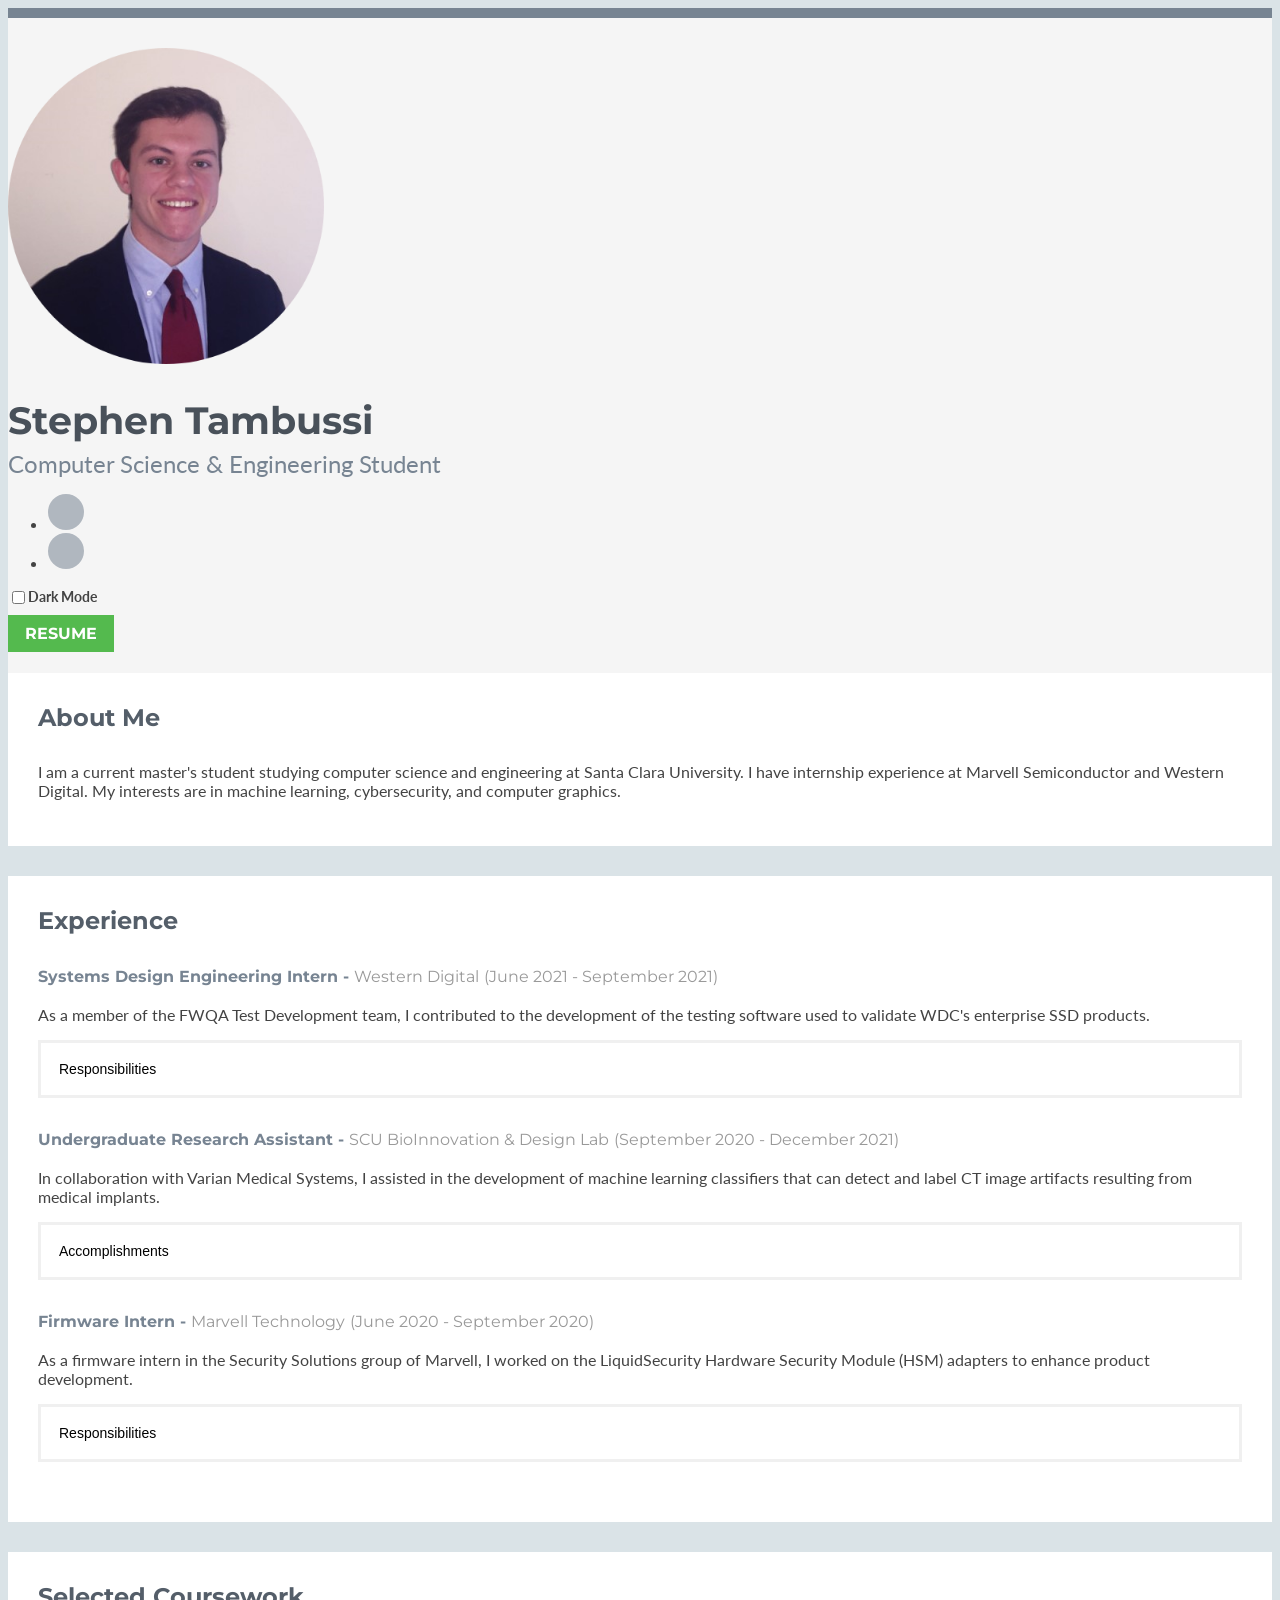
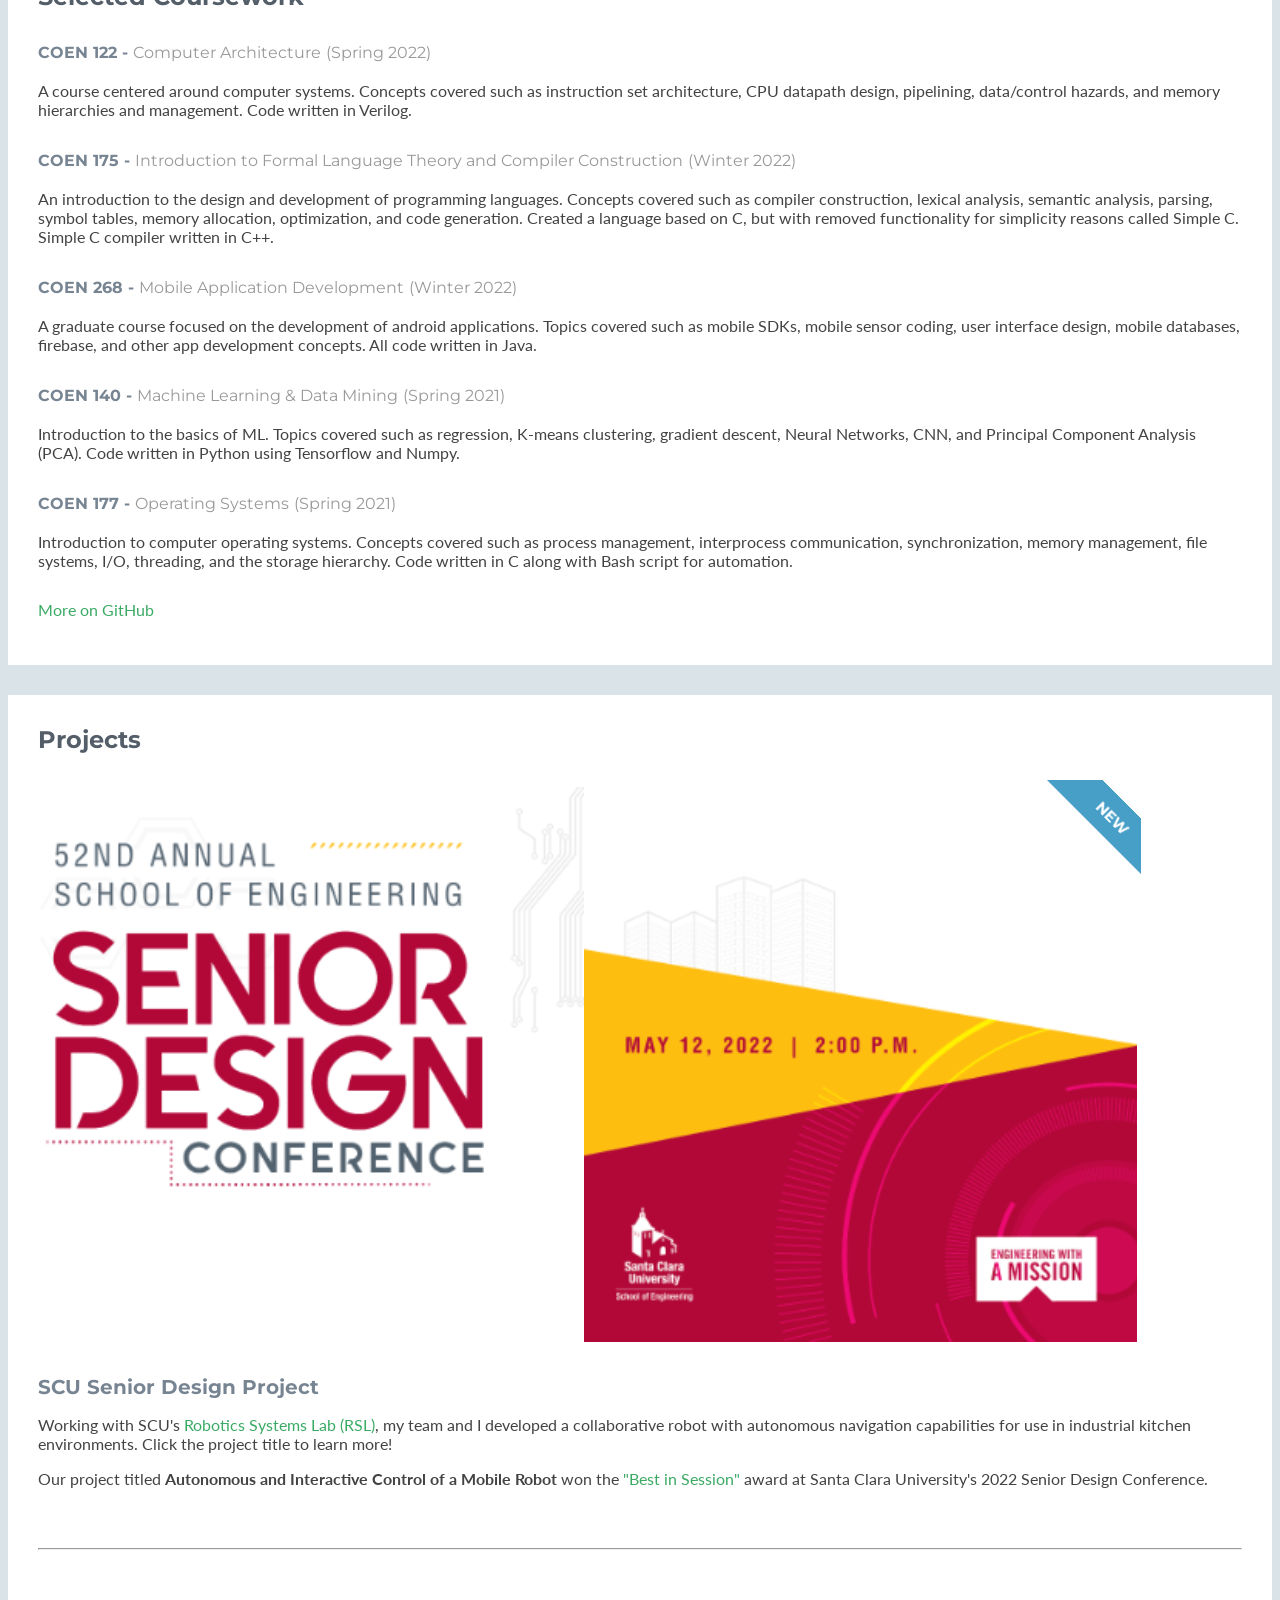
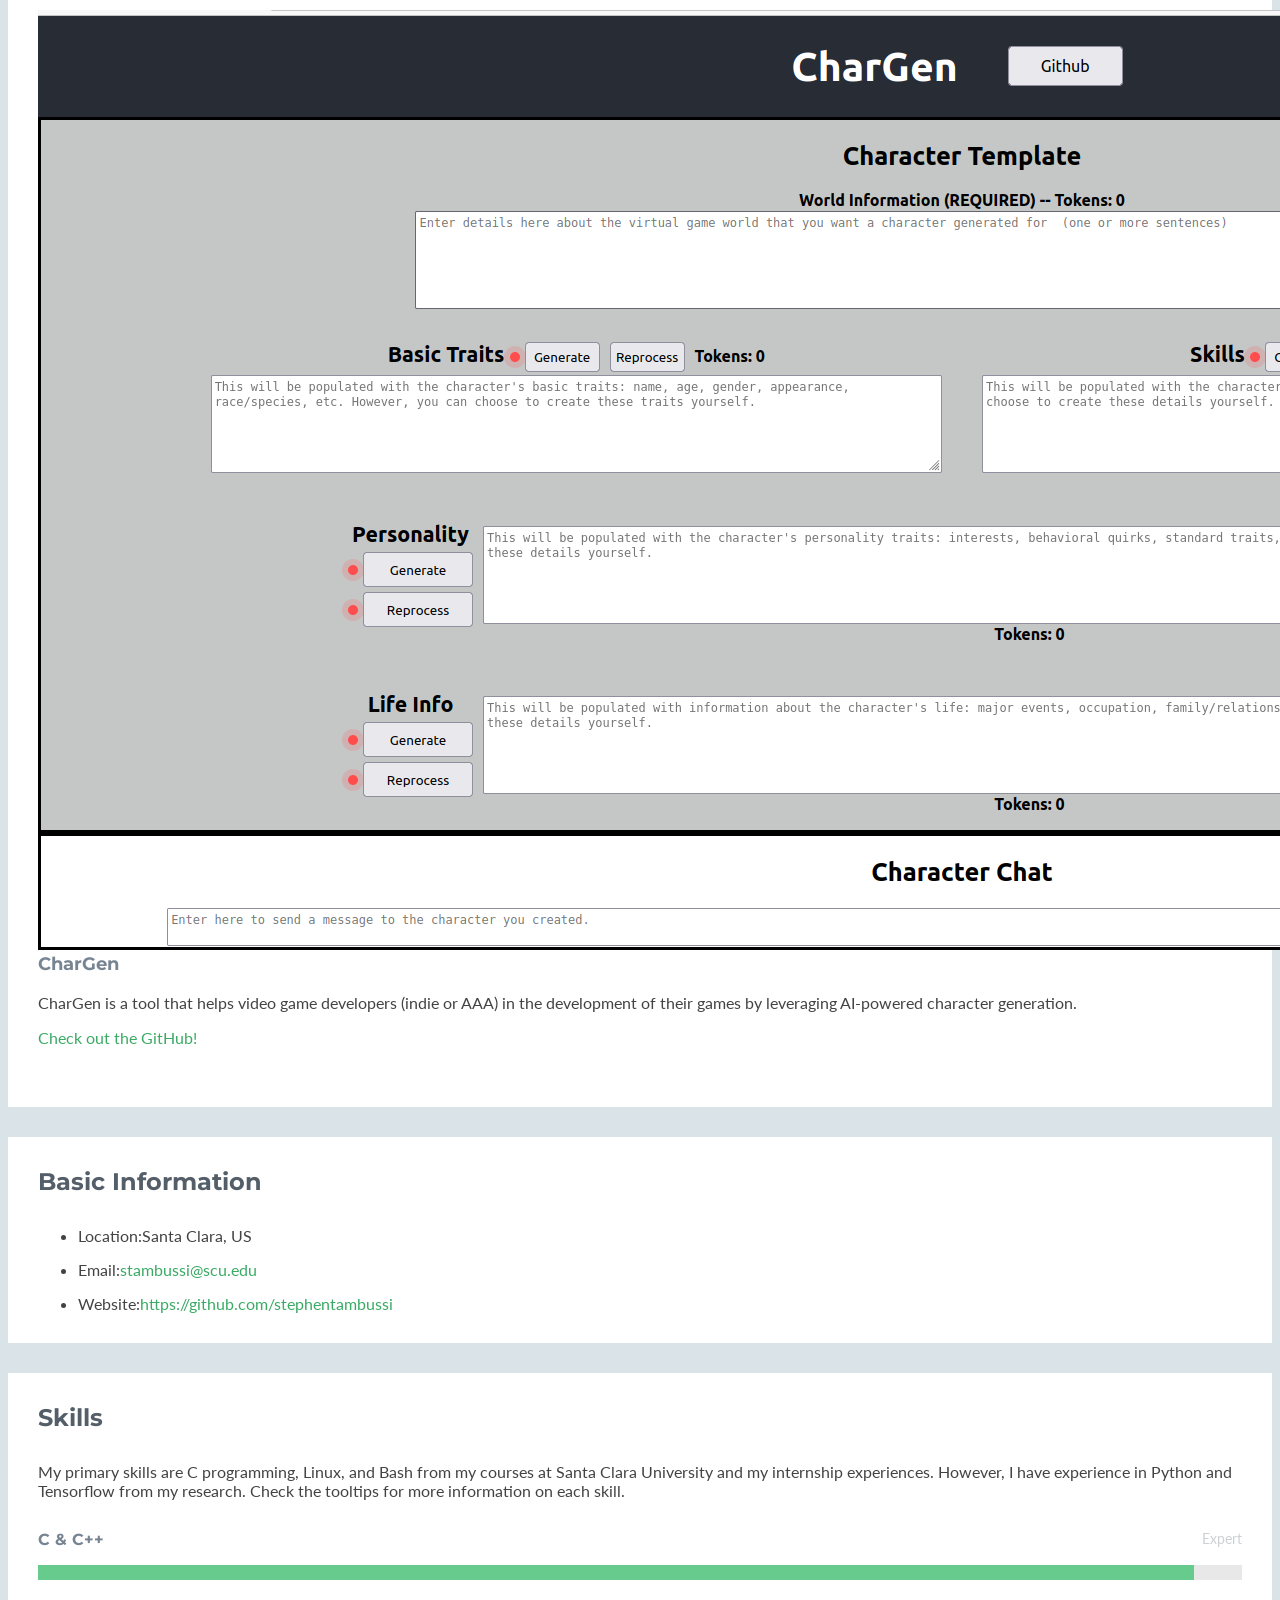
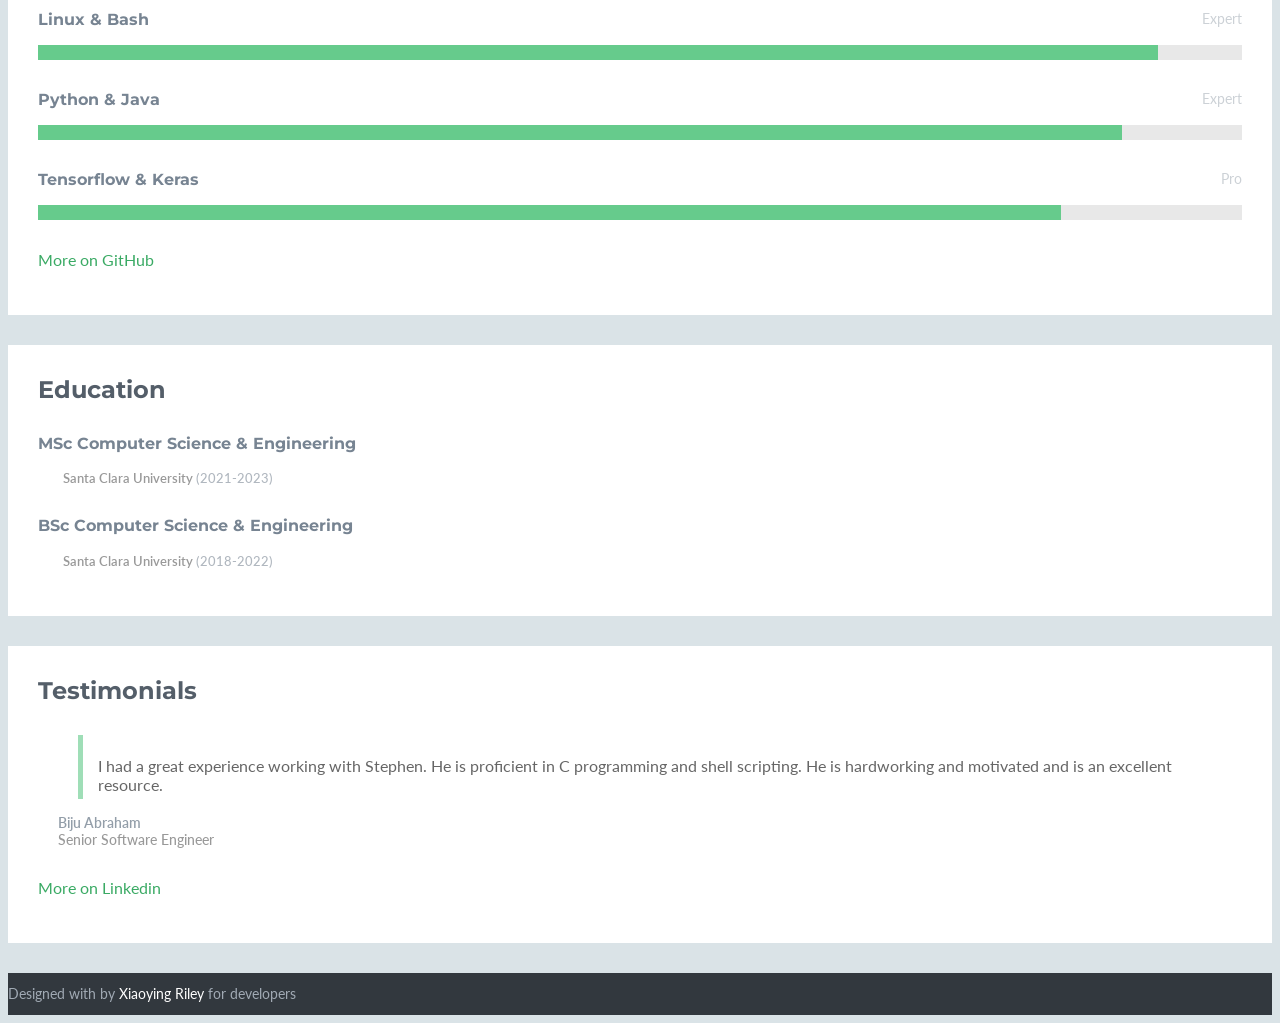
==== index.html @ af4e93f0 "Added new images" ====
<!DOCTYPE html>
<html lang="en">
<head>
    <title>Stephen Tambussi's Website</title>
    <!-- Meta -->
    <meta charset="utf-8">
    <meta http-equiv="X-UA-Compatible" content="IE=edge">
    <meta name="viewport" content="width=device-width, initial-scale=1.0">
    <link rel="shortcut icon" href="computer.ico">  
    
    <link href='https://fonts.googleapis.com/css?family=Lato:300,400,300italic,400italic' rel='stylesheet' type='text/css'>
    <link href='https://fonts.googleapis.com/css?family=Montserrat:400,700' rel='stylesheet' type='text/css'> 
    
    <!-- FontAwesome JS -->
    <script defer src="assets/fontawesome/js/all.js"></script>
    
    <!-- Global CSS -->
    <link rel="stylesheet" href="assets/plugins/bootstrap/css/bootstrap.min.css">  

    <!-- Theme CSS -->  
    <link id="theme-style" rel="stylesheet" href="assets/css/styles.css">
    
</head> 

<body>
    <!-- ******HEADER****** --> 
    <header class="header">
        <div class="container">     
	        <div class="row align-items-center">
			    <div class="col">         
		            <img class="profile-image img-fluid float-start rounded-circle" src="assets/images/profile.png" alt="profile image" />
		            <div class="profile-content">
		                <h1 class="name">Stephen Tambussi</h1>
		                <h2 class="desc">Computer Science & Engineering Student</h2>   
		                <ul class="social list-inline">
		                    <li class="list-inline-item"><a href="https://www.linkedin.com/in/stephen-tambussi-7775a2176/"><i class="fab fa-linkedin-in"></i></a></li>
		                    <li class="list-inline-item"><a href="https://github.com/stephentambussi"><i class="fab fa-github-alt"></i></a></li>                 
		                </ul> 
		            </div><!--//profile-->
			    </div><!--//col-->
	            <div class="col-12 col-md-auto">
		            <div class="dark-mode-switch d-flex">
						<div class="form-check form-switch mx-auto mx-md-0">
							<input type="checkbox" class="form-check-input me-2" id="darkSwitch" />
							<label class="custom-control-label" for="darkSwitch">Dark Mode</label>
						</div>
			        </div><!--//dark-mode-switch-->
	                <a class="btn btn-cta-primary" href="assets/images/Resume.pdf" target="_blank" download><i class="fas fa-file"></i> Resume</a>        
	            </div><!--//col-->
	        </div><!--//row-->         
        </div><!--//container-->
    </header><!--//header-->
    
    <div class="container sections-wrapper py-5">
        <div class="row">
            <div class="primary col-lg-8 col-12">
                <section class="about section">
                    <div class="section-inner shadow-sm rounded">
                        <h2 class="heading">About Me</h2>
                        <div class="content">
                            <p>I am a current master's student studying computer science and engineering at Santa Clara University.
                                I have internship experience at Marvell Semiconductor and Western Digital. My interests are in machine learning, cybersecurity, and computer graphics.
                            </p>
                         
                        </div><!--//content-->
                    </div><!--//section-inner-->                 
                </section><!--//section-->

                <section class="experience section">
                    <div class="section-inner shadow-sm rounded">
                        <h2 class="heading">Experience</h2>
                        <div class="content">
                            <div class="item">
                                <h3 class="title">Systems Design Engineering Intern - <span class="place"><a href="https://www.westerndigital.com/">Western Digital</a></span> <span class="year">(June 2021 - September 2021)</span></h3>
                                <p>As a member of the FWQA Test Development team, I contributed to the development of the testing software used to validate WDC's enterprise SSD products.</p>
                                <button type="button" class="collapsible">Responsibilities</button>
                                <div class="collapsible-content">
                                    <ul>
                                        <li>Implemented new tests, features, and improved adherence to the NVMe specification for testing software.</li>
                                        <li>Resolved multiple bugs/regressions in the testing software that enhanced performance and reliability.</li>
                                        <li>Updated test documentation and plans in accordance with any software changes.</li>
                                    </ul>
                                </div>
                            </div><!--//item-->

                            <div class="item">
                                <h3 class="title">Undergraduate Research Assistant - <span class="place"><a href="https://www.scu.edu/engineering/labs--research/labs/bioinnovation-and-design-lab/">SCU BioInnovation & Design Lab</a></span> <span class="year">(September 2020 - December 2021)</span></h3>
                                <p>In collaboration with Varian Medical Systems, I assisted in the development of machine learning classifiers that can detect and label CT image artifacts resulting from medical implants.</p>
                                <button type="button" class="collapsible">Accomplishments</button>
                                <div class="collapsible-content">
                                    <ul>
                                        <li>Improved classification accuracy of previous machine learning project that identifies contrast agents in brain MRI scans by a substantial margin.</li>
                                        <li>Implemented new methods of evaluation for machine learning models constrained by limited input data.</li>
                                        <li>Converted CNN classifier portion of a dental artifact corruption classifier from Tensorflow to PyTorch. <a href="assets/images/MIDL2021_Unpublished.pdf">Click here to read the research paper.</a></li>
                                    </ul>
                                </div>
                            </div><!--//item-->
                            
                            <div class="item">
                                <h3 class="title">Firmware Intern - <span class="place"><a href="https://www.marvell.com/">Marvell Technology</a></span> <span class="year">(June 2020 - September 2020)</span></h3>
                                <p>As a firmware intern in the Security Solutions group of Marvell, I worked on the LiquidSecurity Hardware Security Module (HSM) adapters to enhance product development.</p>
                                <button type="button" class="collapsible">Responsibilities</button>
                                <div class="collapsible-content">
                                    <ul>
                                        <li>Implemented and validated a new program testing mode for the LiquidSecurity HSM adapters that reduced product development time.</li>
                                        <li>Automated the secure transfer of customer files during the testing phase of the HSM adapters to enable immediate deployment in customer data centers.</li>
                                        <li>Collaborated with senior engineers to debug programs and implement new features of the project.</li>
                                    </ul>
                                </div>
                            </div><!--//item-->
                            
                        </div><!--//content-->  
                    </div><!--//section-inner-->                 
                </section><!--//section-->

                <section class="experience section">
                    <div class="section-inner shadow-sm rounded">
                        <h2 class="heading">Selected Coursework</h2>
                        <div class="content">

                            <div class="item">
                                <h3 class="title">COEN 122 - <span class="place"><a href="https://github.com/stephentambussi/SCU/tree/master/COEN122">Computer Architecture</a></span> <span class="year">(Spring 2022)</span></h3>
                                <p>A course centered around computer systems. Concepts covered such as instruction set architecture, CPU datapath design, pipelining, data/control hazards, and memory hierarchies and management. 
                                    Code written in Verilog.</p>
                            </div><!--//item-->

                            <div class="item">
                                <h3 class="title">COEN 175 - <span class="place"><a href="https://github.com/stephentambussi/SCU/tree/master/COEN175">Introduction to Formal Language Theory and Compiler Construction</a></span> <span class="year">(Winter 2022)</span></h3>
                                <p>An introduction to the design and development of programming languages. Concepts covered such as compiler construction, lexical analysis, semantic analysis, parsing, symbol tables, memory allocation, optimization, and code generation.
                                    Created a language based on C, but with removed functionality for simplicity reasons called Simple C. Simple C compiler written in C++.</p>
                            </div><!--//item-->

                            <div class="item">
                                <h3 class="title">COEN 268 - <span class="place"><a href="https://github.com/stephentambussi/SCU/tree/master/COEN268">Mobile Application Development</a></span> <span class="year">(Winter 2022)</span></h3>
                                <p>A graduate course focused on the development of android applications. Topics covered such as mobile SDKs, mobile sensor coding, user interface design, mobile databases, firebase, and other app development concepts.
                                    All code written in Java. 
                                </p>
                            </div><!--//item-->

                            <div class="item">
                                <h3 class="title">COEN 140 - <span class="place"><a href="https://github.com/stephentambussi/SCU/tree/master/COEN140">Machine Learning & Data Mining</a></span> <span class="year">(Spring 2021)</span></h3>
                                <p>Introduction to the basics of ML. Topics covered such as regression, K-means clustering, gradient descent, Neural Networks, CNN, and Principal Component Analysis (PCA). Code written in Python using Tensorflow and Numpy.</p>
                            </div><!--//item-->

                            <div class="item">
                                <h3 class="title">COEN 177 - <span class="place"><a href="https://github.com/stephentambussi/SCU/tree/master/COEN177">Operating Systems</a></span> <span class="year">(Spring 2021)</span></h3>
                                <p>Introduction to computer operating systems. Concepts covered such as process management, interprocess communication, synchronization, memory management, file systems, I/O, threading, and the storage hierarchy. 
                                    Code written in C along with Bash script for automation.</p>
                            </div><!--//item-->
                            
                            <p><a class="more-link" href="https://github.com/stephentambussi/SCU"><i class="fas fa-external-link-alt"></i>More on GitHub</a></p>
                        </div><!--//content-->  
                    </div><!--//section-inner-->                 
                </section><!--//section-->

                <section class="latest section">
                    <div class="section-inner shadow-sm rounded">
                        <h2 class="heading">Projects</h2>
                        <div class="content">    
                                               
                            <div class="item featured text-center">
                                
                                <div class="featured-image has-ribbon">
                                    <a href="https://www.scu.edu/engineering/undergraduate/senior-design/" target="_blank">
                                    <img class="img-fluid project-image rounded shadow-sm" src="assets/images/projects/SeniorDesign.png" alt="project name" />
                                    </a>
                                    <div class="ribbon">
                                        <div class="text">New</div>
                                    </div>
                                </div>
                                
                                <h3 class="title mb-3"><a href="https://github.com/stephentambussi/RSL_SeniorDesign" target="_blank">SCU Senior Design Project</a></h3>
                                    
                                <div class="desc text-start">                                    
                                    <p>Working with SCU's <a href="https://www.scu.edu/engineering/labs--research/labs/robotic-systems-lab/">Robotics Systems Lab (RSL)</a>, my team and I developed
                                    a collaborative robot with autonomous navigation capabilities for use in industrial kitchen environments. Click the project title to learn more!</p>
                                    <p>Our project titled <b>Autonomous and Interactive Control of a Mobile Robot</b> won the <a href="https://www.scu.edu/engineering/undergraduate/senior-design/2022-senior-design/results/">"Best in Session"</a>
                                    award at Santa Clara University's 2022 Senior Design Conference.</p>
                                </div><!--//desc-->         
                                <!-- <a class="btn btn-cta-secondary" href="#" target="_blank"><i class="fas fa-thumbs-up"></i>Button</a> -->                 
                            </div><!--//item-->
                            <hr class="divider" />

                            <div class="item row">
                                <a class="col-md-4 col-12" href="#" target="_blank">
                                <img class="img-fluid project-image rounded shadow-sm" src="assets/images/projects/CharGen.png" alt="project name" />
                                </a>
                                <div class="desc col-md-8 col-12">
                                    <h3 class="title"><a href="#" target="_blank">CharGen</a></h3>
                                    <p class="mb-2">CharGen is a tool that helps video game developers (indie or AAA) in the development of their games by leveraging AI-powered character generation.</p>
                                    <p><a class="more-link" href="https://github.com/stephentambussi/char-gen" target="_blank"><i class="fas fa-external-link-alt"></i>Check out the GitHub!</a></p>
                                </div>                       
                            </div>

                        </div><!--//content-->  
                    </div><!--//section-inner-->                
                </section><!--//section-->
                
            </div><!--//primary-->
            <div class="secondary col-lg-4 col-12">
                 <aside class="info aside section">
                    <div class="section-inner shadow-sm rounded">
                        <h2 class="heading sr-only">Basic Information</h2>
                        <div class="content">
                            <ul class="list-unstyled">
                                <li><i class="fas fa-map-marker-alt"></i><span class="sr-only">Location:</span>Santa Clara, US</li>
                                <li><i class="fas fa-envelope"></i><span class="sr-only">Email:</span><a href="#">stambussi@scu.edu</a></li>
                                <li><i class="fas fa-link"></i><span class="sr-only">Website:</span><a href="#">https://github.com/stephentambussi</a></li>
                            </ul>
                        </div><!--//content-->  
                    </div><!--//section-inner-->                 
                </aside><!--//aside-->
                
                <aside class="skills aside section">
                    <div class="section-inner shadow-sm rounded">
                        <h2 class="heading">Skills</h2>
                        <div class="content">
                            <p class="intro">My primary skills are C programming, Linux, and Bash from my courses at Santa Clara University and my internship experiences. 
                                However, I have experience in Python and Tensorflow from my research. Check the tooltips for more information on each skill.</p>
                            
                            <div class="skillset">
                               
                                <div class="item">
                                    <h3 class="level-title">C &amp; C++<span class="level-label" data-bs-toggle="tooltip" data-bs-placement="left" title="C & C++ are the primary languages of my courses at SCU. 
                                        I also programmed in C for my internship at Marvell."><i class="fas fa-info-circle"></i>Expert</span></h3>

                                    <div class="level-bar progress">
									    <div class="progress-bar level-bar-inner" role="progressbar" style="width: 96%" aria-valuenow="96"  aria-valuemin="0" aria-valuemax="96"></div>
									</div><!--//level-bar-->                               
                                </div><!--//item-->
                                
                                <div class="item">
                                    <h3 class="level-title">Linux &amp; Bash<span class="level-label" data-bs-toggle="tooltip" data-bs-placement="left" title="Linux systems and Bash script are also used in my classes at SCU. 
                                        At Marvell, I worked on Linux systems and wrote Bash scripts."><i class="fas fa-info-circle"></i>Expert</span></h3>
                                    <div class="level-bar progress">
									    <div class="progress-bar level-bar-inner" role="progressbar" style="width: 93%" aria-valuenow="94"  aria-valuemin="0" aria-valuemax="94"></div>
									</div><!--//level-bar-->                                   
                                </div><!--//item-->
                                
                                <div class="item">
                                    <h3 class="level-title">Python &amp; Java<span class="level-label" data-bs-toggle="tooltip" data-bs-placement="left" title="Python and Java were the first languages I learned. 
                                        I used Python and Java for my internship at Western Digital."><i class="fas fa-info-circle"></i>Expert</span></h3>
                                    <div class="level-bar progress">
									    <div class="progress-bar level-bar-inner" role="progressbar" style="width: 90%" aria-valuenow="93"  aria-valuemin="0" aria-valuemax="96"></div>
									</div><!--//level-bar-->                                  
                                </div><!--//item-->
                                
                                <div class="item">
                                    <h3 class="level-title">Tensorflow &amp; Keras<span class="level-label" data-bs-toggle="tooltip" data-placement="left" title="I used Tensorflow and Keras with Python for my research.
                                        For my machine learning course at SCU, I also used these technologies with Python."><i class="fas fa-info-circle"></i>Pro</span></h3>
                                    <div class="level-bar progress">
									    <div class="progress-bar level-bar-inner" role="progressbar" style="width: 85%" aria-valuenow="86"  aria-valuemin="0" aria-valuemax="96"></div>
									</div><!--//level-bar-->                                  
                                </div><!--//item-->
                                
                                <p><a class="more-link" href="https://github.com/stephentambussi"><i class="fas fa-external-link-alt"></i>More on GitHub</a></p> 
                            </div>              
                        </div><!--//content-->  
                    </div><!--//section-inner-->                 
                </aside><!--//section-->

                <aside class="education aside section">
                    <div class="section-inner shadow-sm rounded">
                        <h2 class="heading">Education</h2>
                        <div class="content">
                            <div class="item">                      
                                <h3 class="title"><i class="fas fa-graduation-cap"></i> MSc Computer Science & Engineering</h3>
                                <h4 class="university">Santa Clara University <span class="year">(2021-2023)</span></h4>
                            </div><!--//item-->
                            <div class="item">
                                <h3 class="title"><i class="fas fa-graduation-cap"></i> BSc Computer Science & Engineering</h3>
                                <h4 class="university">Santa Clara University <span class="year">(2018-2022)</span></h4>
                            </div><!--//item-->
                        </div><!--//content-->
                    </div><!--//section-inner-->
                </aside><!--//section-->
                
                <aside class="testimonials aside section">
                    <div class="section-inner shadow-sm rounded">
                        <h2 class="heading">Testimonials</h2>
                        <div class="content">
                            <div class="item">
                                <blockquote class="quote">                                  
                                    <p><i class="fas fa-quote-left"></i>I had a great experience working with Stephen. He is proficient in C programming and shell scripting. He is hardworking and motivated
                                    and is an excellent resource.</p>
                                </blockquote>                
                                <p class="source"><span class="name">Biju Abraham</span><br /><span class="title">Senior Software Engineer</span></p>                                                             
                            </div><!--//item-->
                            
                            <p><a class="more-link" href="https://www.linkedin.com/in/stephen-tambussi-7775a2176/"><i class="fas fa-external-link-alt"></i>More on Linkedin</a></p> 
                            
                        </div><!--//content-->
                    </div><!--//section-inner-->
                </aside><!--//section-->
              
            </div><!--//secondary-->    
        </div><!--//row-->
    </div><!--//masonry-->
    
    <!-- ******FOOTER****** --> 
    <footer class="footer">
        <div class="container text-center">
                <small class="copyright">Designed with <i class="fas fa-heart"></i> by <a href="https://themes.3rdwavemedia.com" target="_blank">Xiaoying Riley</a> for developers</small>
        </div><!--//container-->
    </footer><!--//footer-->
 
    <!-- Javascript -->          
    <script type="text/javascript" src="assets/plugins/popper.min.js"></script> 
    <script type="text/javascript" src="assets/plugins/bootstrap/js/bootstrap.min.js"></script>    
    <script type="text/javascript" src="assets/plugins/vanilla-rss/dist/rss.global.min.js"></script> 
    <script type="text/javascript" src="assets/plugins/dark-mode-switch/dark-mode-switch.min.js"></script> 
    <!-- custom js -->
    <script type="text/javascript" src="assets/js/main.js"></script>            
</body>
</html>
---- assets/css/styles.css ----
/*!   
 * Template Name: Developer - Portfolio Landing Page Bootstrap 5 Template for Developers
 * Version: Bootstrap 5 v1.0
 * Author: Xiaoying Riley
 * Twitter: @3rdwave_themes
 * Copyright: 3rd Wave Media Ltd.
 * Website: https://themes.3rdwavemedia.com/
*/
body {
  font-family: 'Lato', arial, sans-serif;
  color: #434343;
  background: #DAE3E7;
  font-size: 16px;
  -webkit-font-smoothing: antialiased;
  -moz-osx-font-smoothing: grayscale;
}

h1, h2, h3, h4, h5, h6 {
  font-family: 'Montserrat', sans-serif;
  font-weight: 700;
  color: #778492;
}

a {
  color: #3AAA64;
  -webkit-transition: all 0.4s ease-in-out;
  -moz-transition: all 0.4s ease-in-out;
  -ms-transition: all 0.4s ease-in-out;
  -o-transition: all 0.4s ease-in-out;
  text-decoration: none;
}

a:hover {
  text-decoration: underline;
  color: #2d844e;
}

a:focus {
  text-decoration: none;
}

.btn, a.btn {
  -webkit-transition: all 0.4s ease-in-out;
  -moz-transition: all 0.4s ease-in-out;
  -ms-transition: all 0.4s ease-in-out;
  -o-transition: all 0.4s ease-in-out;
  font-family: 'Montserrat', arial, sans-serif;
  padding: 8px 16px;
  font-weight: bold;
}

.btn .svg-inline--fa, a.btn .svg-inline--fa {
  margin-right: 5px;
  position: relative;
  top: -2px;
}

.btn:hover, a.btn:hover {
  text-decoration: none;
}

.btn:focus, a.btn:focus {
  color: #fff;
  box-shadow: none;
}

a.btn-cta-primary, .btn-cta-primary {
  background: #54ba4e;
  border: 1px solid #54ba4e;
  color: #fff;
  font-weight: 600;
  text-transform: uppercase;
}

a.btn-cta-primary:hover, .btn-cta-primary:hover {
  background: #49ac43;
  border: 1px solid #49ac43;
  color: #fff;
}

a.btn-cta-secondary, .btn-cta-secondary {
  background: #479FC8;
  border: 1px solid #479FC8;
  color: #fff;
  font-weight: 600;
  text-transform: uppercase;
}

a.btn-cta-secondary:hover, a.btn-cta-secondary:not(:disabled):not(.disabled):active:focus, .btn-cta-secondary:hover, .btn-cta-secondary:not(:disabled):not(.disabled):active:focus {
  background: #3893bd;
  border: 1px solid #3893bd;
  color: #fff;
  box-shadow: none;
}

.text-highlight {
  color: #32383e;
}

.badge-theme {
  background: #3AAA64;
  font-size: 12px;
  color: #fff;
  border-radius: 2px;
  -moz-background-clip: padding;
  -webkit-background-clip: padding-box;
  background-clip: padding-box;
}

a.dotted-link {
  border-bottom: 1px dotted #778492;
  color: #778492;
}

a.dotted-link:hover {
  text-decoration: none;
  color: #49515a;
}

/* ======= Header ======= */
.header {
  padding: 30px 0;
  background: #f5f5f5;
  border-top: 10px solid #778492;
}

.header .btn {
  font-weight: bold;
}

.header .profile-image {
  margin-right: 30px;
  max-width: 25%;
  height: auto; 
}

.header .profile-content .name {
  color: #49515a;
  font-size: 38px;
  margin-bottom: 5px;
  margin-top: 30px;
}

.header .profile-content .desc {
  color: #778492;
  font-family: "Lato", arial, sans-serif;
  font-weight: 400;
  font-size: 24px;
  margin-top: 0;
  margin-bottom: 15px;
}

.header .profile-content .social a {
  background: #b0b7bf;
  width: 36px;
  height: 36px;
  display: inline-block;
  border-radius: 50%;
  -moz-background-clip: padding;
  -webkit-background-clip: padding-box;
  background-clip: padding-box;
  color: #fff;
  text-align: center;
}

.header .profile-content .social a:hover {
  background: #778492;
}

.header .profile-content .social a .svg-inline--fa {
  font-size: 20px;
  margin-top: 8px;
}

/* ======= Sections======= */
.section {
  margin-bottom: 30px;
}

.section .section-inner {
  background: #fff;
  padding: 30px;
}

.section .heading {
  margin-top: 0;
  margin-bottom: 30px;
  color: #545e69;
  font-size: 24px;
}

.section .content .more-link .svg-inline--fa {
  margin-right: 5px;
  font-size: 14px;
  position: relative;
  top: -2px;
}

/* About Section */
/* Latest Section */
.latest .item {
  margin-bottom: 30px;
}

.latest .item .title {
  font-size: 18px;
  margin-top: 0;
}

.latest .item .title .label {
  margin-left: 5px;
  font-size: 12px;
}

.latest .item .title a {
  color: #778492;
}

.latest .item .title a:hover {
  color: #5f6b77;
}

.latest .item .project-image:hover {
  -webkit-opacity: 0.8;
  -moz-opacity: 0.8;
  opacity: 0.8;
}

.latest .divider {
  margin-bottom: 60px;
}

.latest .featured {
  margin-bottom: 60px;
}

.latest .featured .title {
  font-size: 20px;
  margin-bottom: 5px;
  font-size: 20px;
}

.latest .featured .summary {
  margin-bottom: 30px;
  color: #778492;
}

.latest .featured img {
  margin-bottom: 30px;
}

.latest .featured .desc {
  margin-bottom: 30px;
}

.latest .has-ribbon {
  position: relative;
  display: inline-block;
}

.latest .has-ribbon .text {
  background: #3AAA64;
  color: #fff;
}

.latest .has-ribbon .ribbon {
  position: absolute;
  top: -4px;
  right: -4px;
  width: 110px;
  height: 110px;
  overflow: hidden;
}

.latest .has-ribbon .ribbon .text {
  font-family: 'Montserrat', sans-serif;
  position: relative;
  left: -8px;
  top: 18px;
  width: 158px;
  padding: 10px 10px;
  font-size: 15px;
  font-weight: bold;
  text-align: center;
  text-transform: uppercase;
  color: #fff;
  background-color: #479FC8;
  -webkit-transform: rotate(45deg) translate3d(0, 0, 0);
  -moz-transform: rotate(45deg) translate3d(0, 0, 0);
  -ms-transform: rotate(45deg) translate3d(0, 0, 0);
  -o-transform: rotate(45deg) translate3d(0, 0, 0);
}

.latest .has-ribbon .ribbon .text:before, .latest .has-ribbon .ribbon .text:after {
  content: '';
  position: absolute;
  bottom: -5px;
  border-top: 5px solid #276582;
  border-left: 5px solid transparent;
  border-right: 5px solid transparent;
}

.latest .has-ribbon .ribbon .text:before {
  left: 0;
}

.latest .has-ribbon .ribbon .text:after {
  right: 0;
}

/* Projects Section */
.projects .item {
  margin-bottom: 30px;
}

.projects .item .title {
  font-size: 16px;
  margin-top: 0;
  margin-bottom: 5px;
  line-height: 1.5;
}

.projects .item .title a {
  color: #778492;
}

.projects .item .title a:hover {
  color: #5f6b77;
}

/* Work Section */
.experience .item {
  margin-bottom: 30px;
}

.experience .item .title {
  font-size: 16px;
  margin-top: 0;
  margin-bottom: 5px;
  line-height: 1.5;
}

.experience .item .title .place {
  color: #999;
  font-weight: normal;
}

.experience .item .title .place a {
  color: #999;
}

.experience .item .title .place a:hover {
  color: #666666;
}

.experience .item .title .year {
  color: #999;
  font-weight: normal;
}

.collapsible { 
  background-color: rgb(255, 255, 255);
  cursor: pointer;
  padding: 18px;
  width: 100%;
  border: solid;
  border-color: rgb(240, 240, 240);
  text-align: left;
  outline: none;
  font-size: 14px;
}

.active, .collapsible:hover {
  background-color: rgb(240, 240, 240);
}

.collapsible-content {
  padding: 0 18px;
  display: none;
  overflow: hidden;
  background-color: #f1f1f1;
}

/* Git section */
.github-graph {
  margin-bottom: 30px;
}

.github-graph .js-calendar-graph-svg {
  max-width: 100%;
}

.github-graph h2 {
  font-size: 18px;
}

.ghfeed {
  height: 500px;
}

.ghfeed,
.ghfeed *,
.ghfeed *:before,
.ghfeed *:after {
  box-sizing: content-box;
}

/* Info Section */
.info .svg-inline--fa {
  margin-right: 15px;
  color: #ccd1d6;
}

.info .svg-inline--fa.fa-envelope-o {
  font-size: 14px;
}

.info ul {
  margin-bottom: 0;
}

.info li {
  margin-bottom: 15px;
}

.info li:last-child {
  margin-bottom: 0;
}

/* Skills Section */
.skills .intro {
  margin-bottom: 30px;
}

.skills .skillset .item {
  margin-bottom: 30px;
}

.skills .skillset .level-title {
  font-size: 16px;
  position: relative;
  margin-top: 0;
  margin-bottom: 10;
}

.skills .skillset .level-title .level-label {
  color: #ccd1d6;
  font-size: 14px;
  font-weight: 400;
  font-family: "Lato", arial, sans-serif;
  position: absolute;
  right: 0;
  top: 0;
}

.skills .skillset .level-bar {
  height: 15px;
  background: #e8e8e8;
}

.skills .skillset .level-bar-inner {
  height: 15px;
  background: #66cb8c;
}

.skills .svg-inline--fa {
  margin-right: 3px;
  position: relative;
  top: 0;
}

/* Testimonials section */
.testimonials .item {
  margin-bottom: 30px;
}

.testimonials .item:last-child {
  margin-bottom: 0;
}

.testimonials .item .quote {
  color: #666;
  font-size: 16px;
  border-left: 5px solid #9fdeb7;
  padding: 5px 15px;
  margin-bottom: 15px;
}

.testimonials .item .quote p {
  margin-bottom: 0;
}

.testimonials .item .quote .svg-inline--fa {
  color: #79d19a;
  margin-right: 15px;
}

.testimonials .item .source {
  font-size: 14px;
  padding-left: 20px;
  font-weight: 500;
}

.testimonials .item .source .name {
  color: #939ea9;
  font-weight: 600;
}

.testimonials .item .source .title {
  color: #999;
}

/* Education section */
.education .item {
  margin-bottom: 30px;
}

.education .item:last-child {
  margin-bottom: 0;
}

.education .item .title {
  font-size: 16px;
  margin-top: 0;
}

.education .item .university {
  font-family: "Lato", arial, sans-serif;
  font-size: 13px;
  color: #999;
  font-weight: 600;
  padding-left: 25px;
}

.education .item .university .year {
  color: #b0b7bf;
  font-weight: 500;
}

/* Language Section */
.languages .item {
  margin-bottom: 15px;
}

.languages .item .title {
  color: #778492;
}

.languages .item .level {
  color: #999;
}

.languages .item:last-child {
  margin-bottom: 0;
}

.languages .item .svg-inline--fa {
  color: #79d19a;
}

/* Blog Section */
.blog .item {
  margin-bottom: 30px;
}

.blog .item .title {
  font-size: 18px;
  line-height: 1.3;
}

.blog .item .title a {
  color: #778492;
}

.blog .item .title a:hover {
  color: #5f6b77;
}

.blog .item p {
  margin-bottom: 5px;
}

.blog .item:last-child {
  margin-bottom: 0;
}

/* List section */
.list ul li {
  margin-bottom: 10px;
}

.list ul li .svg-inline--fa {
  margin-right: 5px;
}

.list ul li a {
  color: #778492;
}

.list ul li a:hover {
  color: #49515a;
}

/* Credits */
.credits ul li {
  margin-bottom: 10px;
}

.credits ul li .svg-inline--fa {
  margin-right: 5px;
  position: relative;
  top: -2px;
}

.credits ul li a {
  color: #778492;
}

.credits ul li a .svg-inline--fa {
  color: #b0b7bf;
}

.credits ul li a:hover {
  color: #49515a;
}

.credits .btn {
  margin-bottom: 15px;
}

.aside .subheading {
  font-size: 18px;
  color: #545e69;
}

/* ======= Footer ======= */
.footer {
  background: #32383e;
  color: #fff;
  padding: 10px 0;
}

.footer .copyright {
  line-height: 1.6;
  color: #a1aab4;
  font-size: 14px;
}

.footer a {
  color: #fff;
}

.footer .fa-heart {
  color: #fb866a;
}

.dark-mode-switch {
  margin-bottom: 1rem;
}

.dark-mode-switch .form-switch {
  display: -webkit-flex;
  display: flex;
}

.dark-mode-switch label {
  font-size: 0.875rem;
  font-weight: bold;
}

.dark-mode-switch .form-switch .form-check-input {
  border-radius: 1em;
  border-color: #DAE3E7;
}

.dark-mode-switch .form-check-input:checked {
  background-color: #54ba4e;
  border-color: #54ba4e;
}

.dark-mode-switch .form-check-input:focus {
  box-shadow: none;
  border-color: #DAE3E7;
}

body[data-theme="dark"] {
  background: #17191c;
  /* Github Activity Dark Mode */
  /* Github activity */
}

body[data-theme="dark"] a:hover {
  color: #53c47d;
}

body[data-theme="dark"] a.btn:hover {
  color: #fff;
}

body[data-theme="dark"] .dark-mode-switch .form-check-input:focus {
  border-color: #54ba4e;
}

body[data-theme="dark"] .header {
  background: #1e2124;
  color: rgba(255, 255, 255, 0.9);
  border-top-color: #1e2124;
}

body[data-theme="dark"] .header .profile-content .name {
  color: rgba(255, 255, 255, 0.9);
}

body[data-theme="dark"] .header .profile-content .desc {
  color: rgba(255, 255, 255, 0.7);
}

body[data-theme="dark"] .header .profile-content .social a {
  background: #2e3238;
  color: rgba(230, 230, 230, 0.7);
}

body[data-theme="dark"] .header .profile-content .social a:hover {
  color: rgba(255, 255, 255, 0.9);
}

body[data-theme="dark"] .section .section-inner {
  background: #1e2124;
  color: rgba(255, 255, 255, 0.7);
}

body[data-theme="dark"] .section .heading {
  color: rgba(255, 255, 255, 0.9);
}

body[data-theme="dark"] .experience .item .title {
  color: rgba(255, 255, 255, 0.9);
}

body[data-theme="dark"] .testimonials .item .quote {
  color: rgba(255, 255, 255, 0.9);
}

body[data-theme="dark"] .latest .item .title a, body[data-theme="dark"] .projects .item .title a, body[data-theme="dark"] .blog .item .title a {
  color: rgba(255, 255, 255, 0.9);
}

body[data-theme="dark"] .latest .item .title a:hover, body[data-theme="dark"] .projects .item .title a:hover, body[data-theme="dark"] .blog .item .title a:hover {
  color: #fff;
}

body[data-theme="dark"] .testimonials .item .source .name {
  color: rgba(255, 255, 255, 0.9);
}

body[data-theme="dark"] .education .item .title {
  color: rgba(255, 255, 255, 0.9);
}

body[data-theme="dark"] .languages .item .title {
  color: rgba(255, 255, 255, 0.9);
}

body[data-theme="dark"] .list ul li a, body[data-theme="dark"] .credits ul li a {
  color: inherit;
}

body[data-theme="dark"] .experience .item .title .place a {
  color: rgba(255, 255, 255, 0.7);
}

body[data-theme="dark"] .experience .item .title .place a:hover {
  color: rgba(255, 255, 255, 0.9);
}

body[data-theme="dark"] .aside .subheading {
  color: rgba(255, 255, 255, 0.9);
}

body[data-theme="dark"] .gha-header, body[data-theme="dark"] .gha-footer, body[data-theme="dark"] .gha-feed {
  background: #17191c;
  border-color: rgba(255, 255, 255, 0.1);
  color: #3AAA64;
}

body[data-theme="dark"] .gha-feed a {
  color: #3AAA64;
}

body[data-theme="dark"] .gha-header > .gha-github-icon,
body[data-theme="dark"] .gha-header > .gha-user-info > a,
body[data-theme="dark"] .gha-header > .gha-user-info > p > a {
  color: rgba(255, 255, 255, 0.9);
}

body[data-theme="dark"] .gha-activity {
  border-color: #333;
}

body[data-theme="dark"] .gha-gravatar img {
  border: 3px solid #333;
  box-shadow: 0 0 0 #ccc;
}

body[data-theme="dark"] .gha-message-merge {
  background: #2e3238;
}

body[data-theme="dark"] .gha-feed small {
  color: rgba(255, 255, 255, 0.7);
}

body[data-theme="dark"] .github-graph {
  background: #17191c;
}

body[data-theme="dark"] .contrib-number {
  color: rgba(255, 255, 255, 0.9);
}

body[data-theme="dark"] .border, body[data-theme="dark"] .contrib-column {
  border: 1px solid rgba(255, 255, 255, 0.1) !important;
}

body[data-theme="dark"] .text-muted {
  color: rgba(255, 255, 255, 0.6);
}

@media (max-width: 767.98px) {
  .header {
    text-align: center;
  }
  .header .profile-image {
    float: none !important;
    margin: 0 auto;
  }
  .header .profile-content {
    float: none !important;
    text-align: center;
  }
  .header .btn {
    margin-top: 30px;
    float: none !important;
  }
  .project-image {
    margin-bottom: 15px;
  }
}

@media (min-width: 1400px) {
  .container {
    width: 1360px;
    max-width: inherit;
  }
}
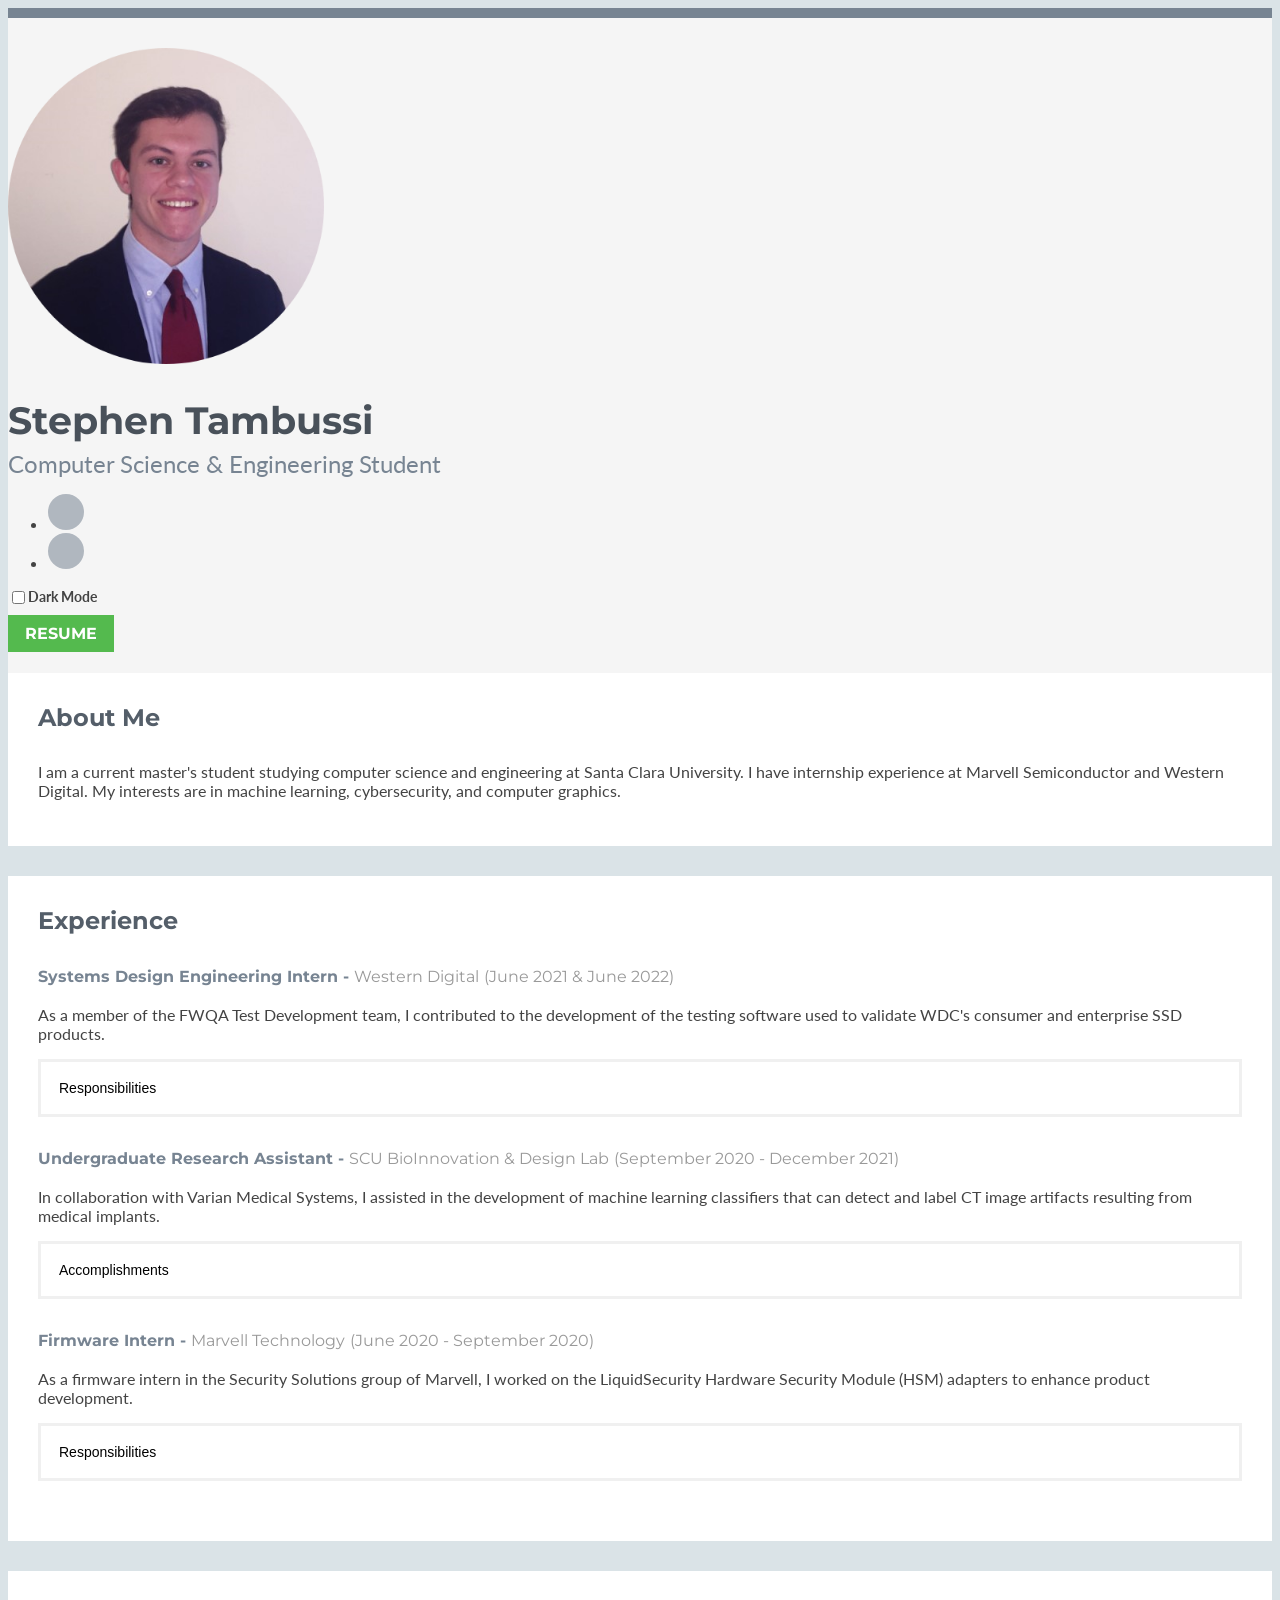
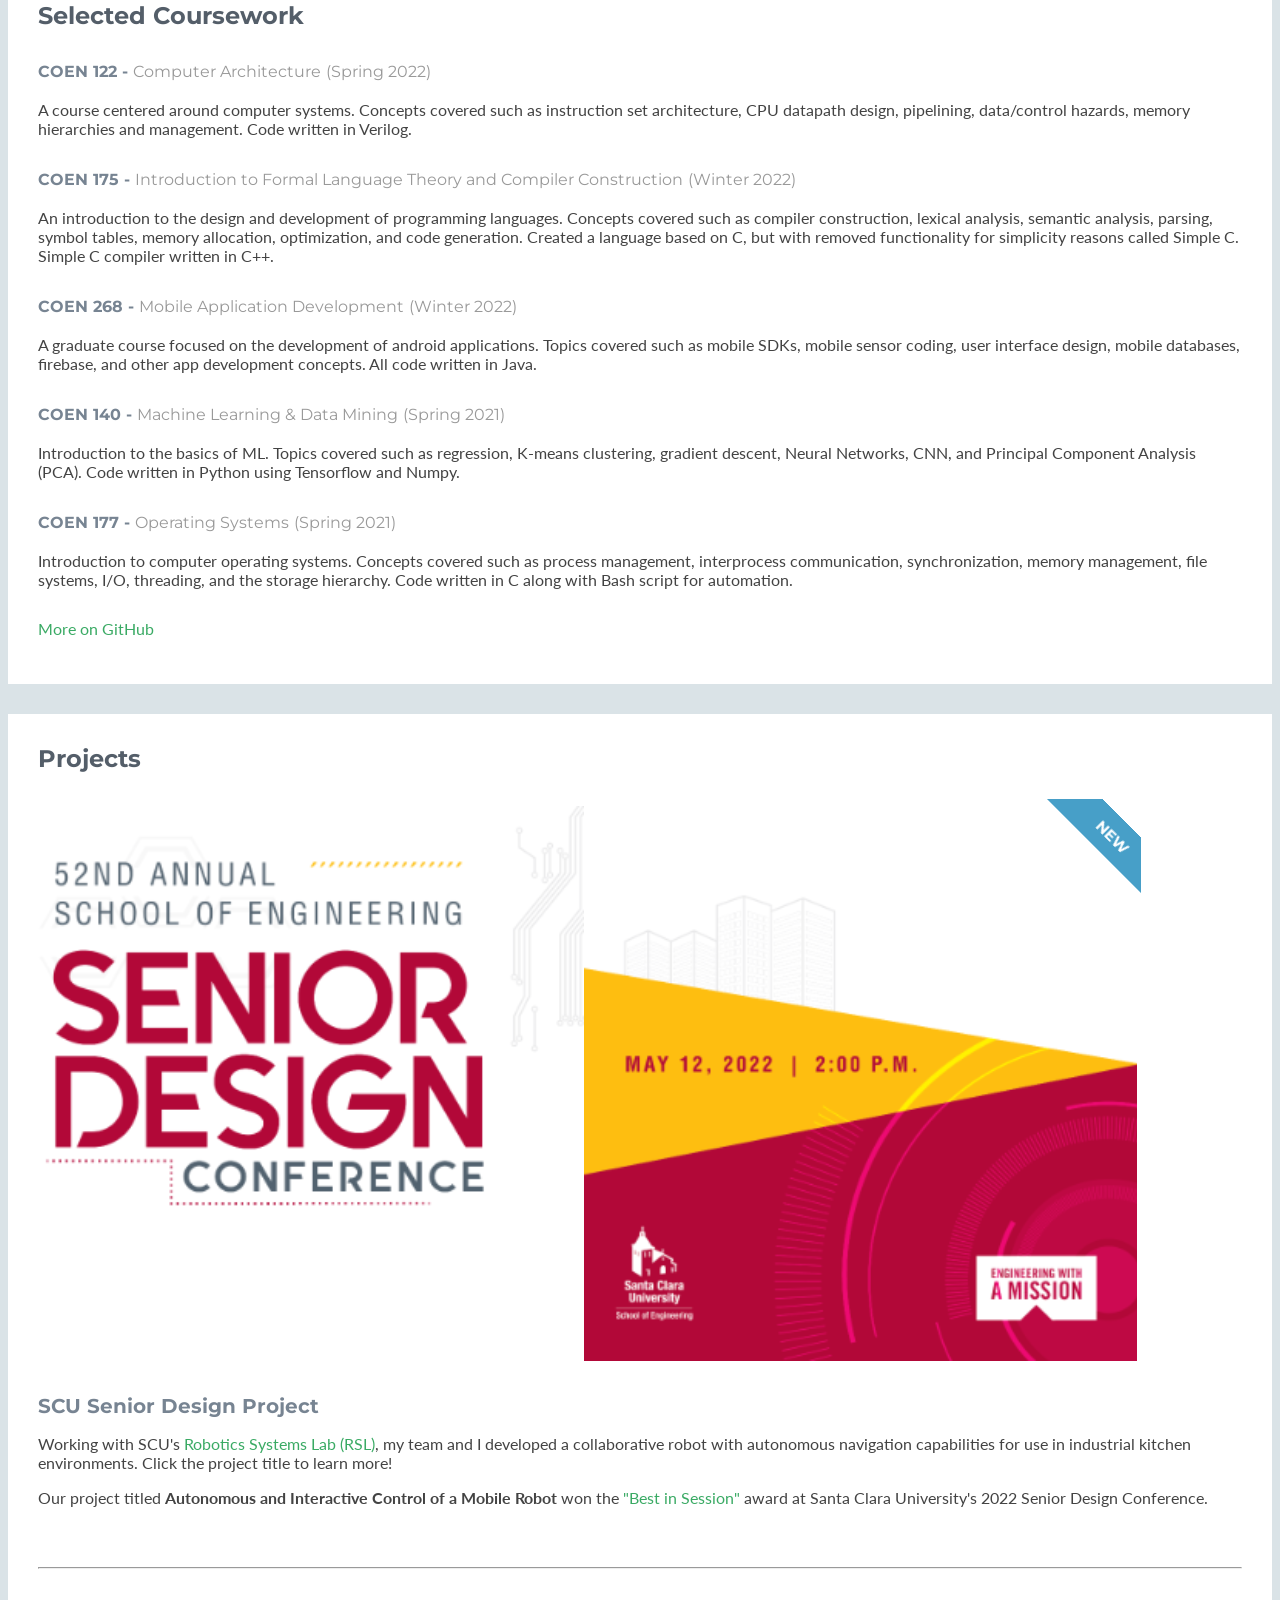
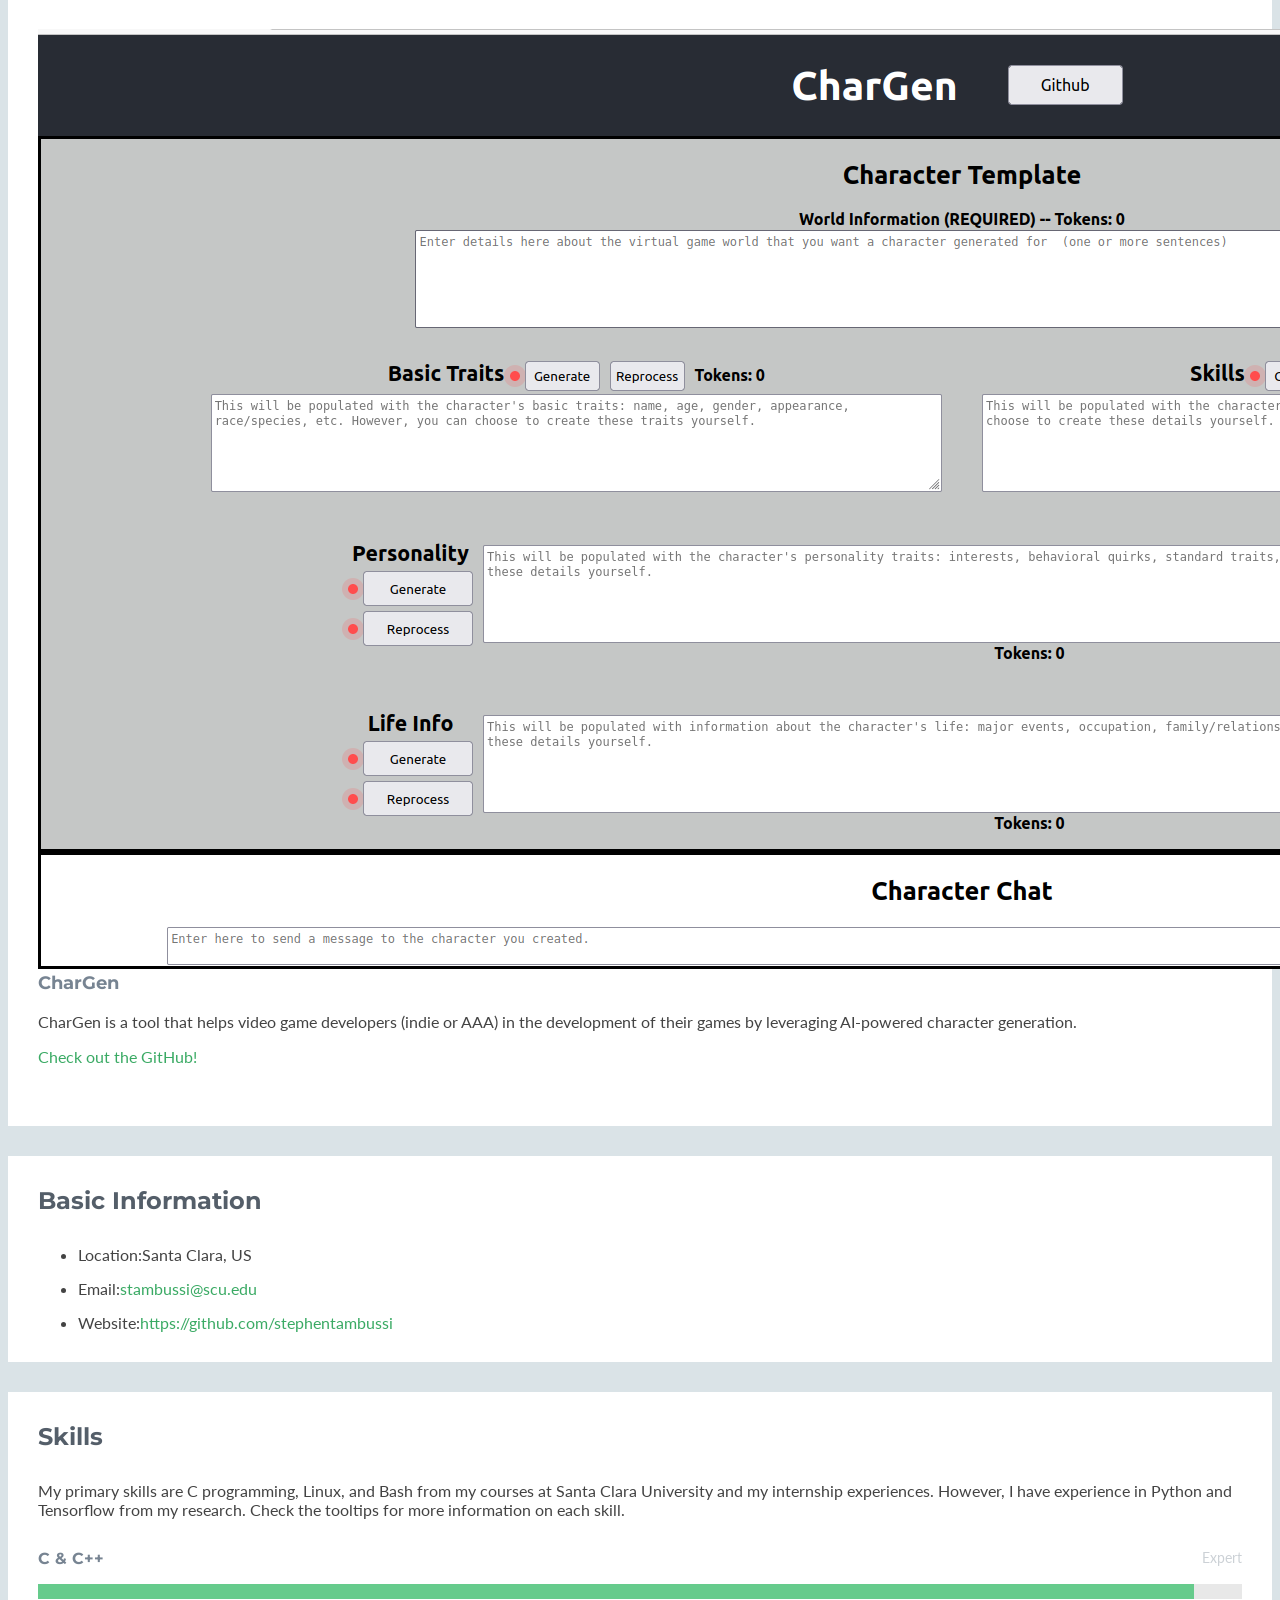
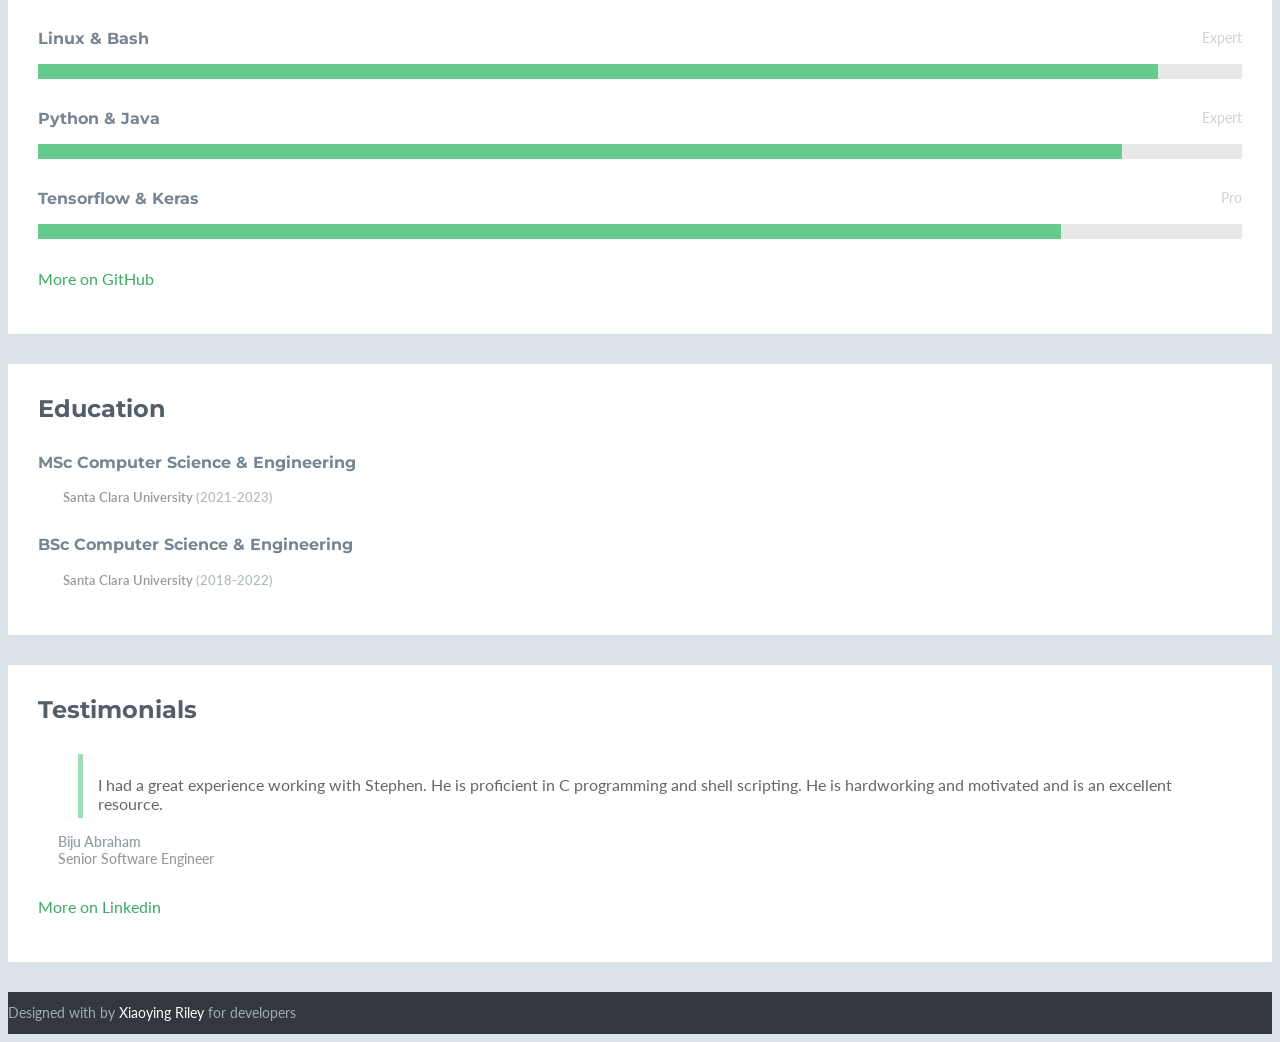
==== commit 9d13b786: "Updated resume and updated WD experience" ====
--- a/index.html
+++ b/index.html
@@ -71,8 +71,8 @@
                         <h2 class="heading">Experience</h2>
                         <div class="content">
                             <div class="item">
-                                <h3 class="title">Systems Design Engineering Intern - <span class="place"><a href="https://www.westerndigital.com/">Western Digital</a></span> <span class="year">(June 2021 - September 2021)</span></h3>
-                                <p>As a member of the FWQA Test Development team, I contributed to the development of the testing software used to validate WDC's enterprise SSD products.</p>
+                                <h3 class="title">Systems Design Engineering Intern - <span class="place"><a href="https://www.westerndigital.com/">Western Digital</a></span> <span class="year">(June 2021 & June 2022)</span></h3>
+                                <p>As a member of the FWQA Test Development team, I contributed to the development of the testing software used to validate WDC's consumer and enterprise SSD products.</p>
                                 <button type="button" class="collapsible">Responsibilities</button>
                                 <div class="collapsible-content">
                                     <ul>
@@ -120,7 +120,7 @@
 
                             <div class="item">
                                 <h3 class="title">COEN 122 - <span class="place"><a href="https://github.com/stephentambussi/SCU/tree/master/COEN122">Computer Architecture</a></span> <span class="year">(Spring 2022)</span></h3>
-                                <p>A course centered around computer systems. Concepts covered such as instruction set architecture, CPU datapath design, pipelining, data/control hazards, and memory hierarchies and management. 
+                                <p>A course centered around computer systems. Concepts covered such as instruction set architecture, CPU datapath design, pipelining, data/control hazards, memory hierarchies and management. 
                                     Code written in Verilog.</p>
                             </div><!--//item-->
 
@@ -182,11 +182,11 @@
                             <hr class="divider" />
 
                             <div class="item row">
-                                <a class="col-md-4 col-12" href="#" target="_blank">
+                                <a class="col-md-4 col-12" href="https://github.com/stephentambussi/char-gen" target="_blank">
                                 <img class="img-fluid project-image rounded shadow-sm" src="assets/images/projects/CharGen.png" alt="project name" />
                                 </a>
                                 <div class="desc col-md-8 col-12">
-                                    <h3 class="title"><a href="#" target="_blank">CharGen</a></h3>
+                                    <h3 class="title"><a href="https://github.com/stephentambussi/char-gen" target="_blank">CharGen</a></h3>
                                     <p class="mb-2">CharGen is a tool that helps video game developers (indie or AAA) in the development of their games by leveraging AI-powered character generation.</p>
                                     <p><a class="more-link" href="https://github.com/stephentambussi/char-gen" target="_blank"><i class="fas fa-external-link-alt"></i>Check out the GitHub!</a></p>
                                 </div>                       
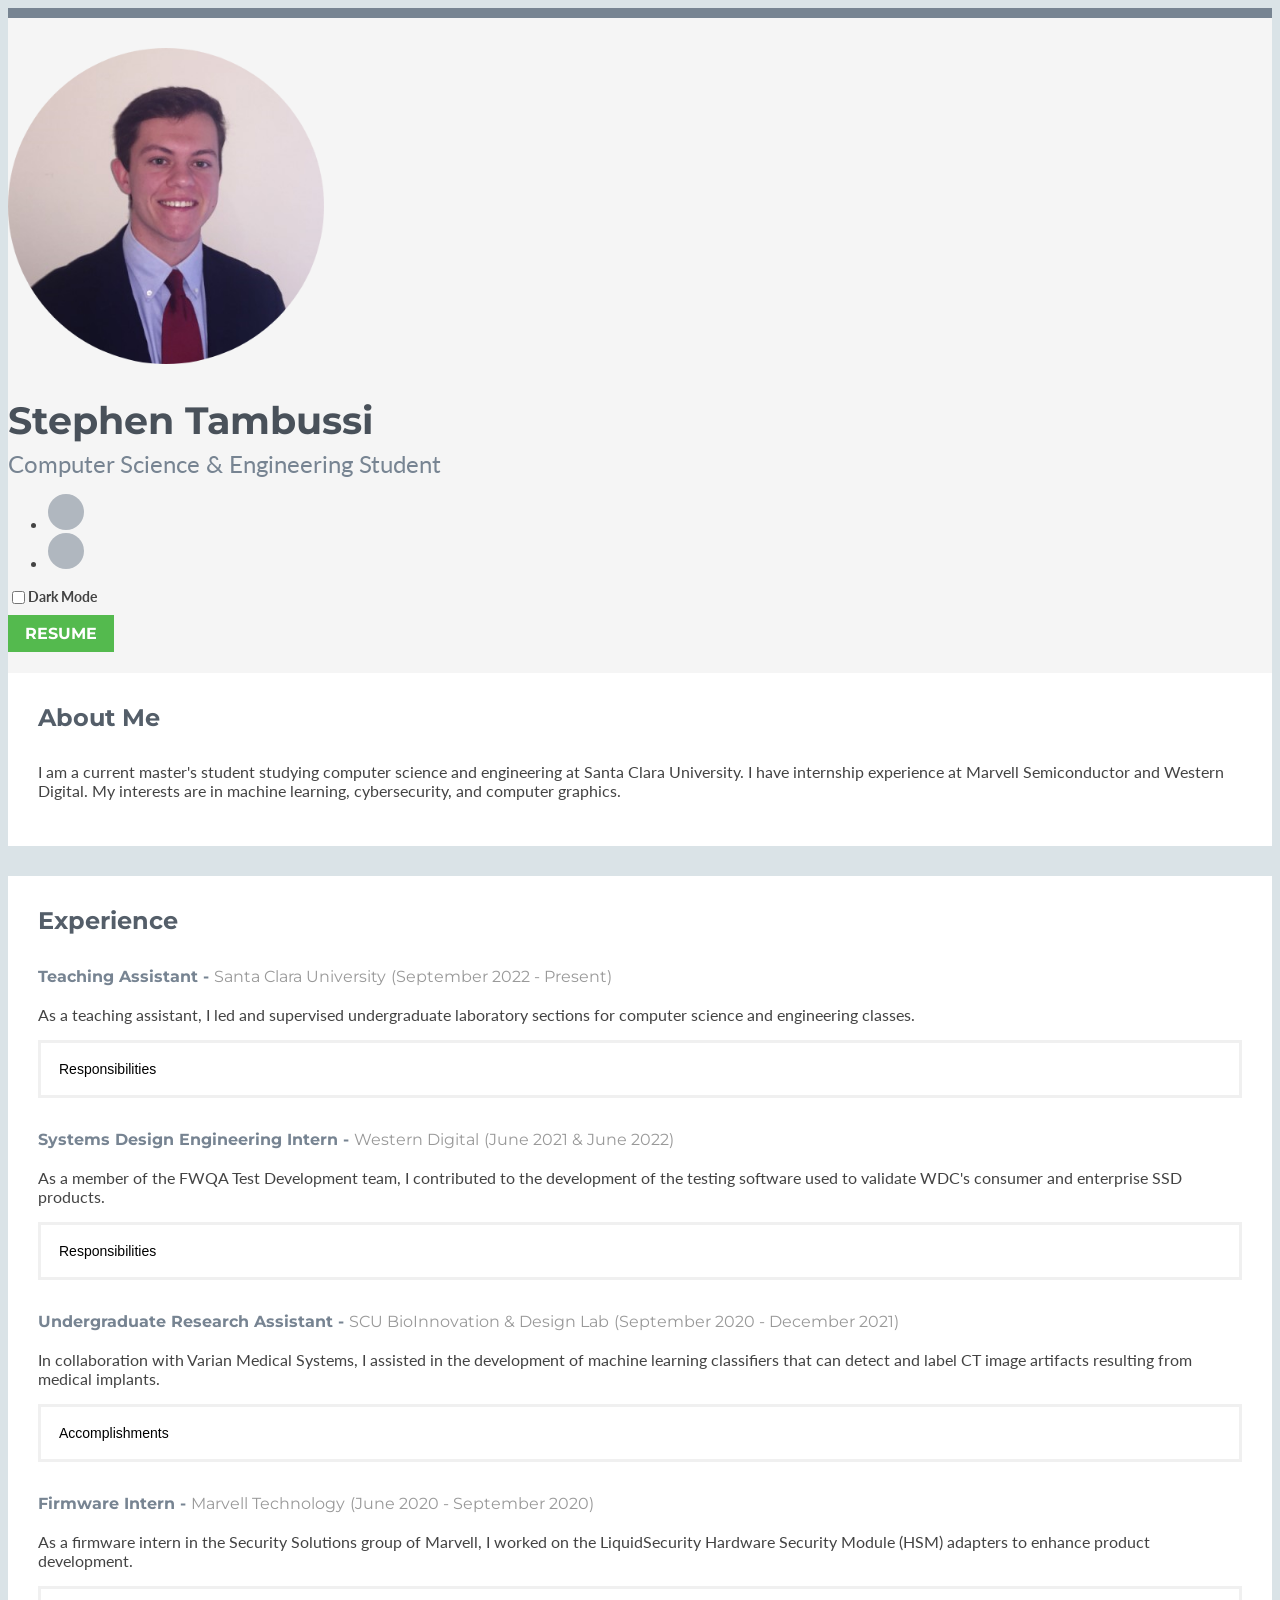
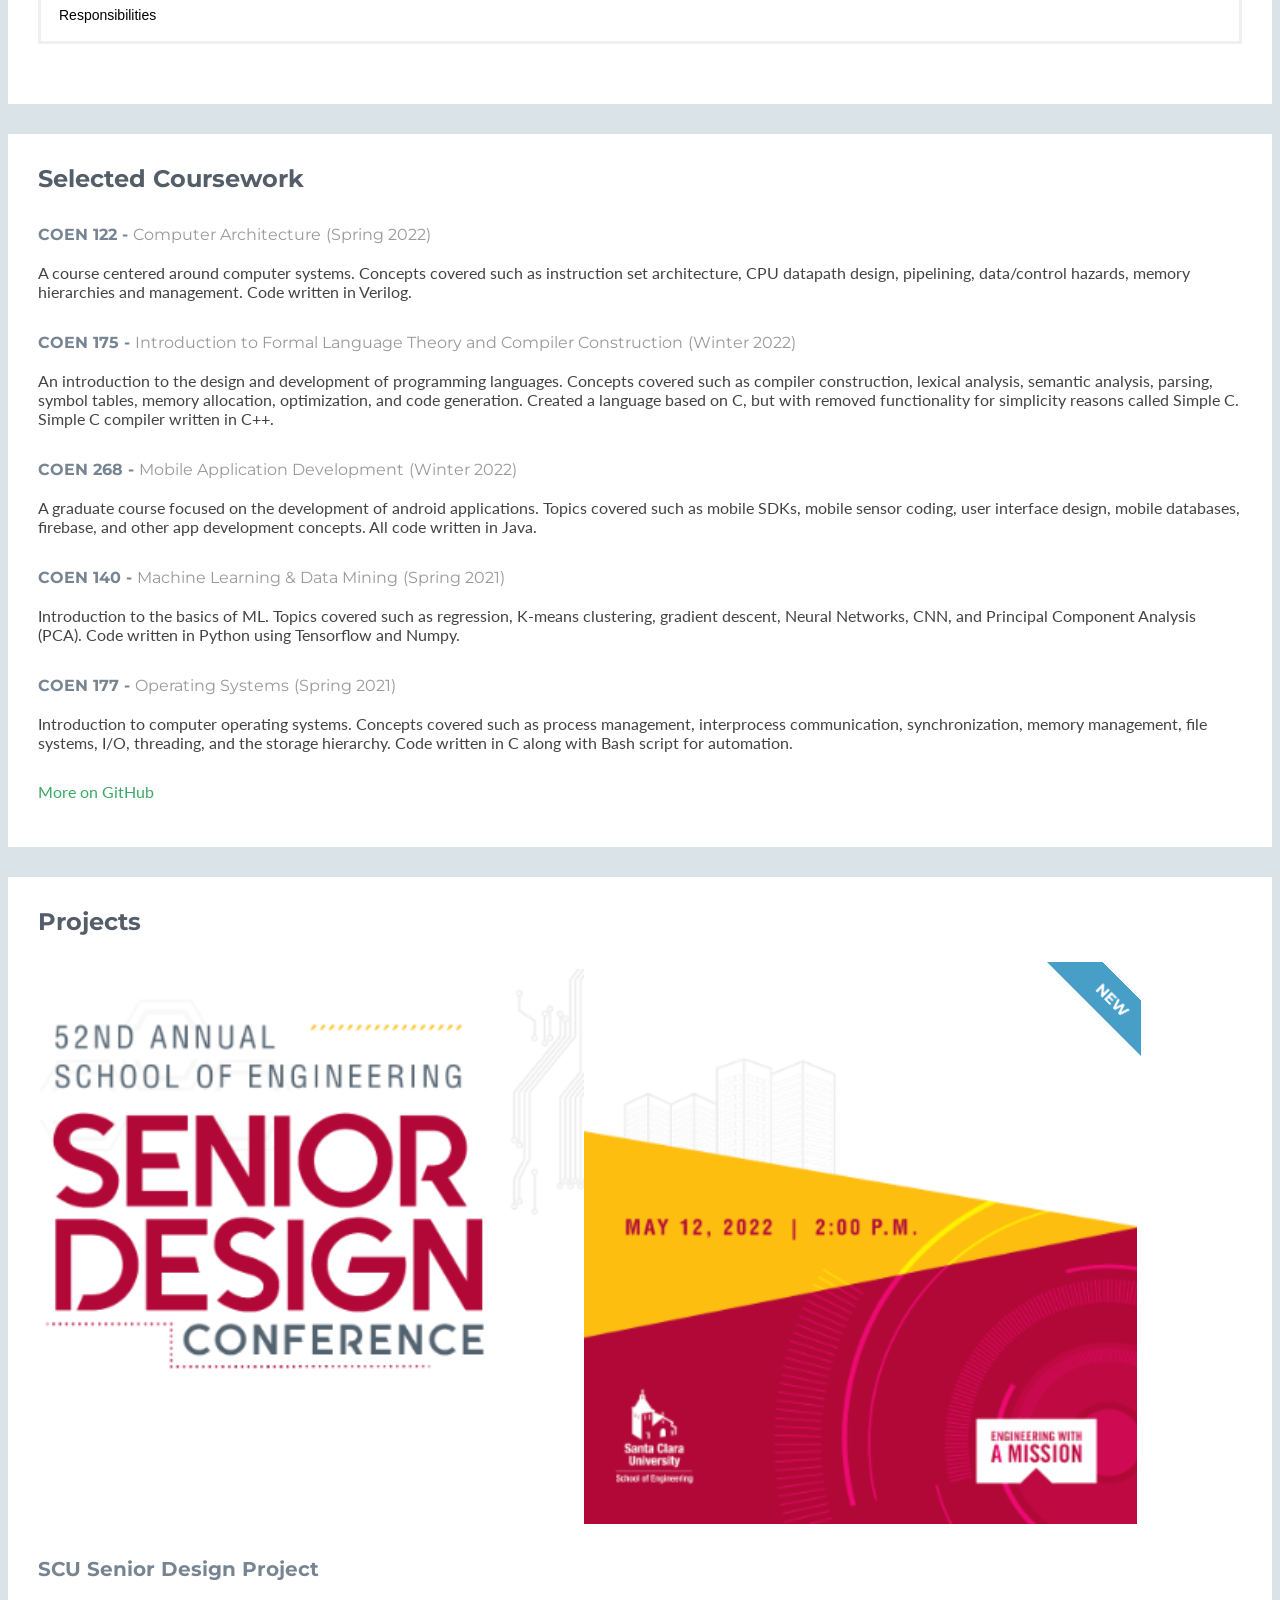
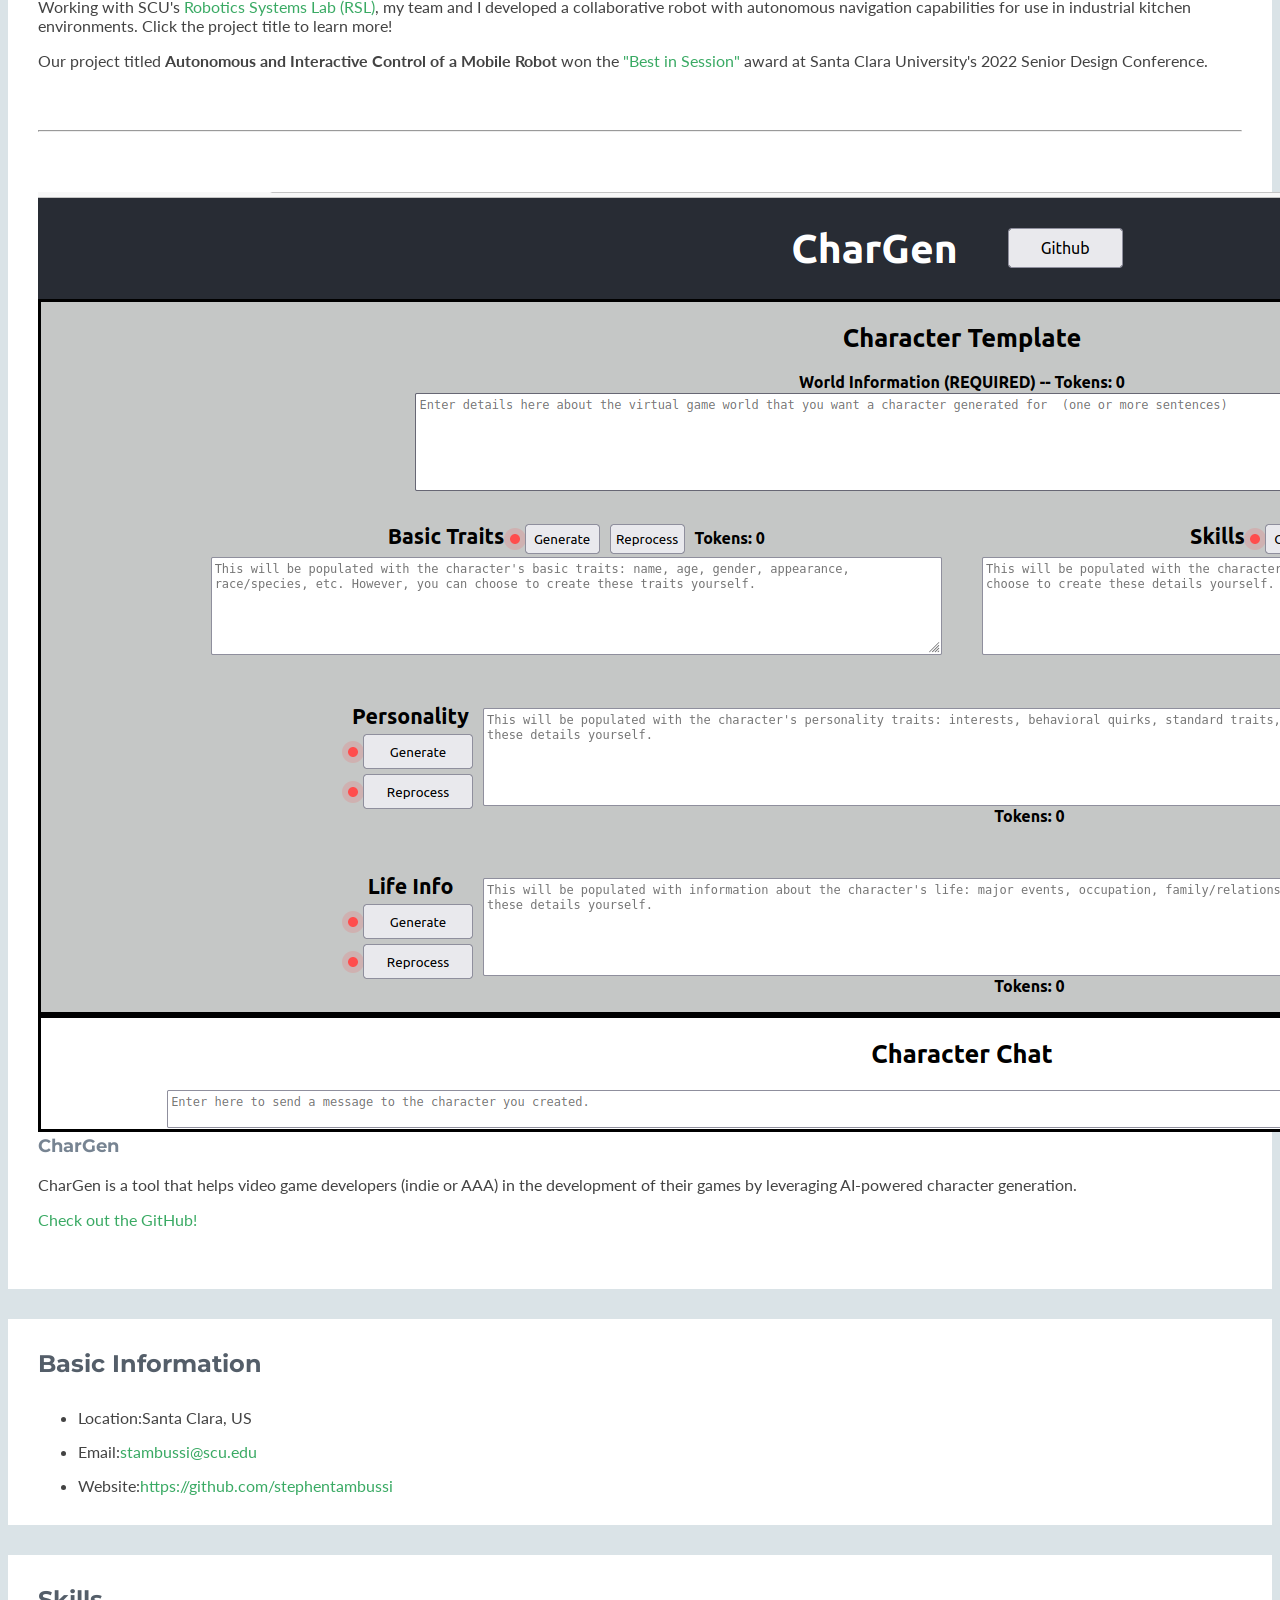
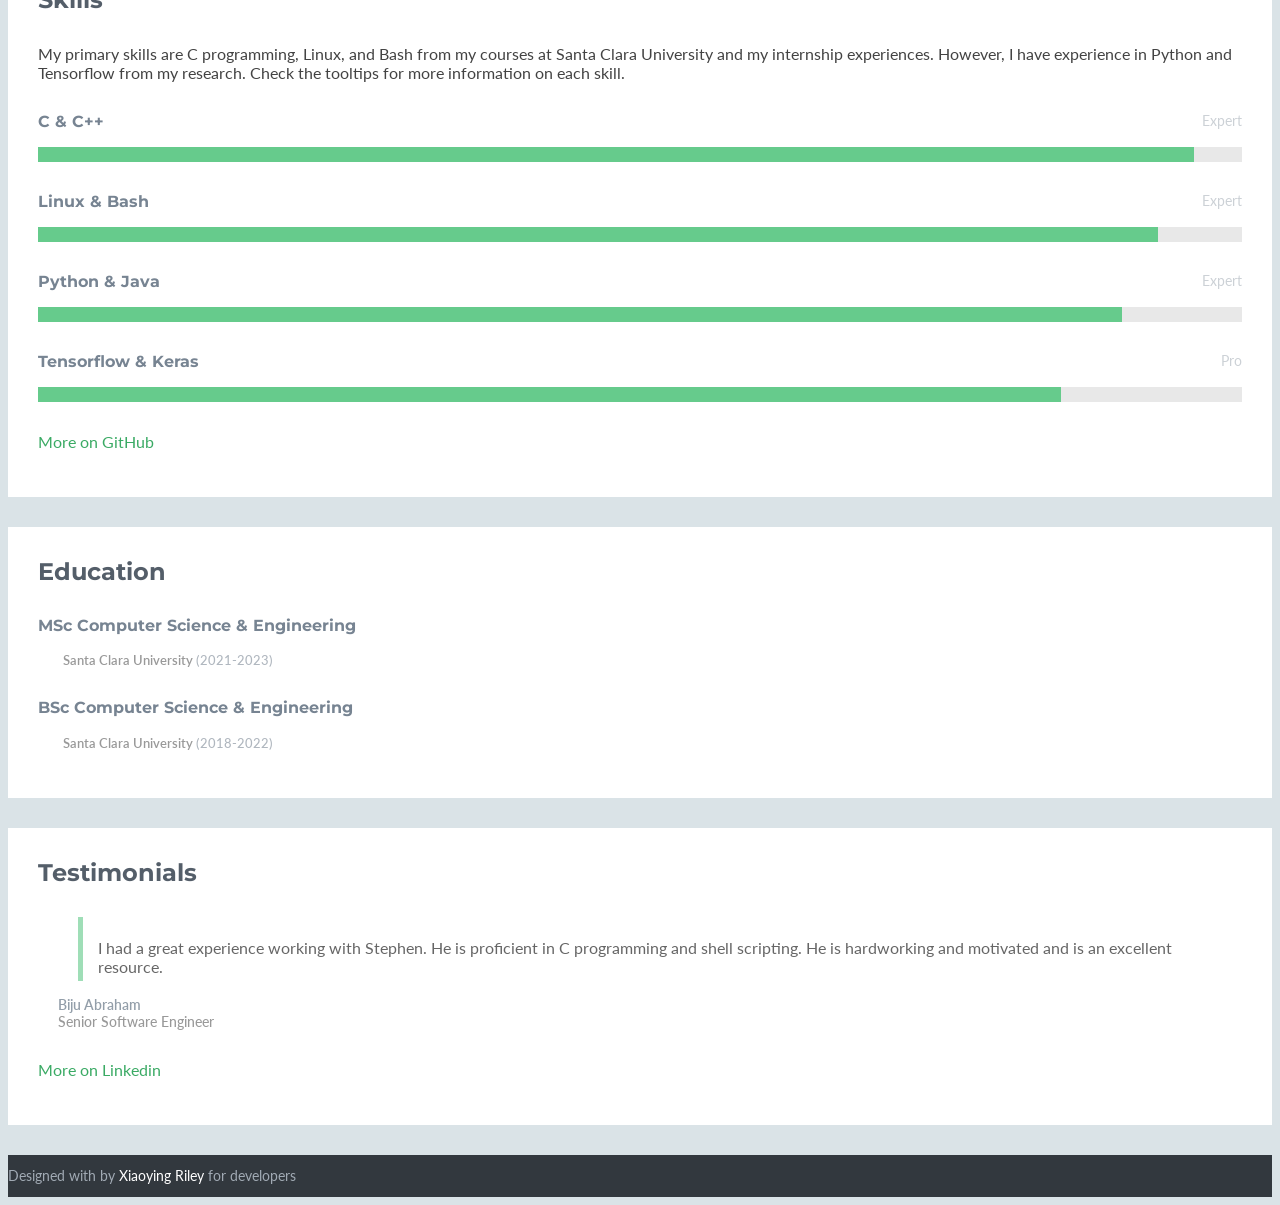
==== commit 1d1092e5: "Updating website with TA experience" ====
--- a/index.html
+++ b/index.html
@@ -71,6 +71,19 @@
                         <h2 class="heading">Experience</h2>
                         <div class="content">
                             <div class="item">
+                                <h3 class="title">Teaching Assistant - <span class="place"><a href="https://www.scu.edu/">Santa Clara University</a></span> <span class="year">(September 2022 - Present)</span></h3>
+                                <p>As a teaching assistant, I led and supervised undergraduate laboratory sections for computer science and engineering classes.</p>
+                                <button type="button" class="collapsible">Responsibilities</button>
+                                <div class="collapsible-content">
+                                    <ul>
+                                        <li>Assisted students with lab assignments.</li>
+                                        <li>Collaborated with professors to design course material.</li>
+                                        <li>Corrected and graded submissions for lab assignments.</li>
+                                    </ul>
+                                </div>
+                            </div><!--//item-->
+
+                            <div class="item">
                                 <h3 class="title">Systems Design Engineering Intern - <span class="place"><a href="https://www.westerndigital.com/">Western Digital</a></span> <span class="year">(June 2021 & June 2022)</span></h3>
                                 <p>As a member of the FWQA Test Development team, I contributed to the development of the testing software used to validate WDC's consumer and enterprise SSD products.</p>
                                 <button type="button" class="collapsible">Responsibilities</button>
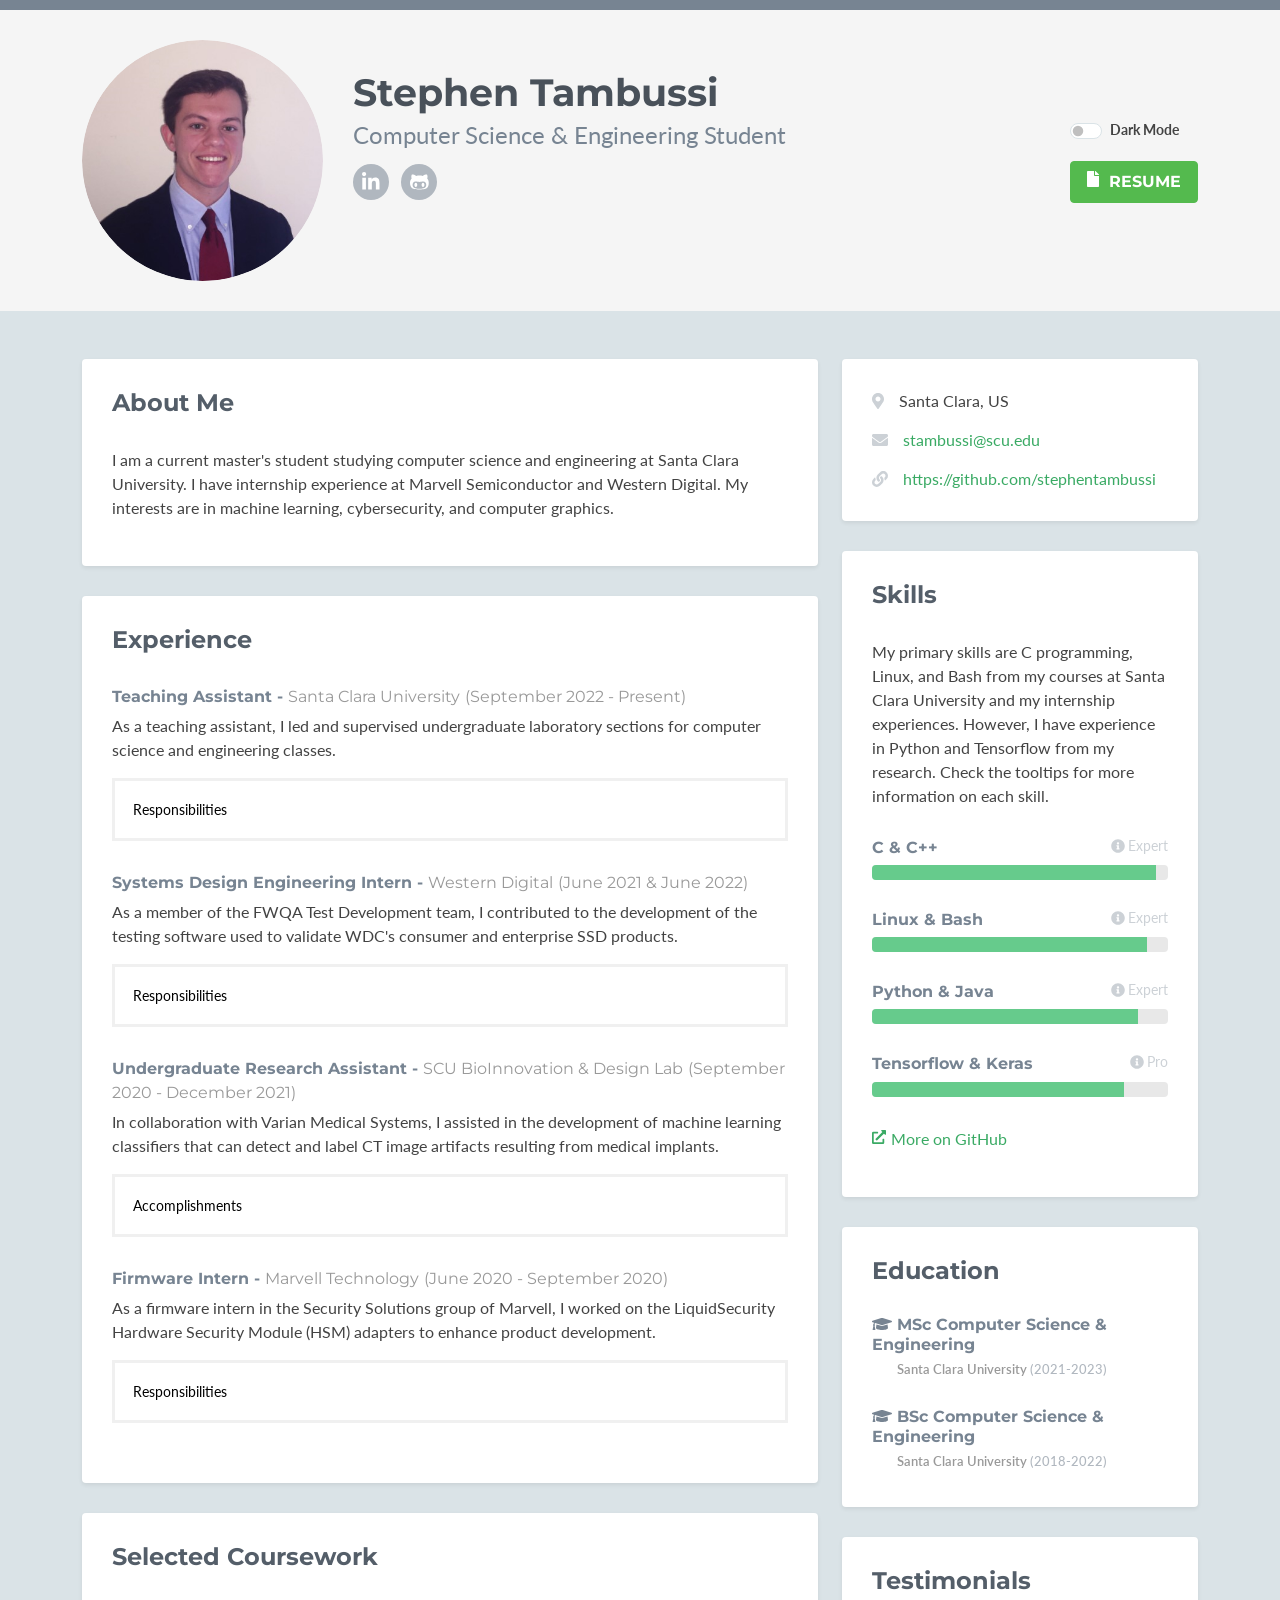
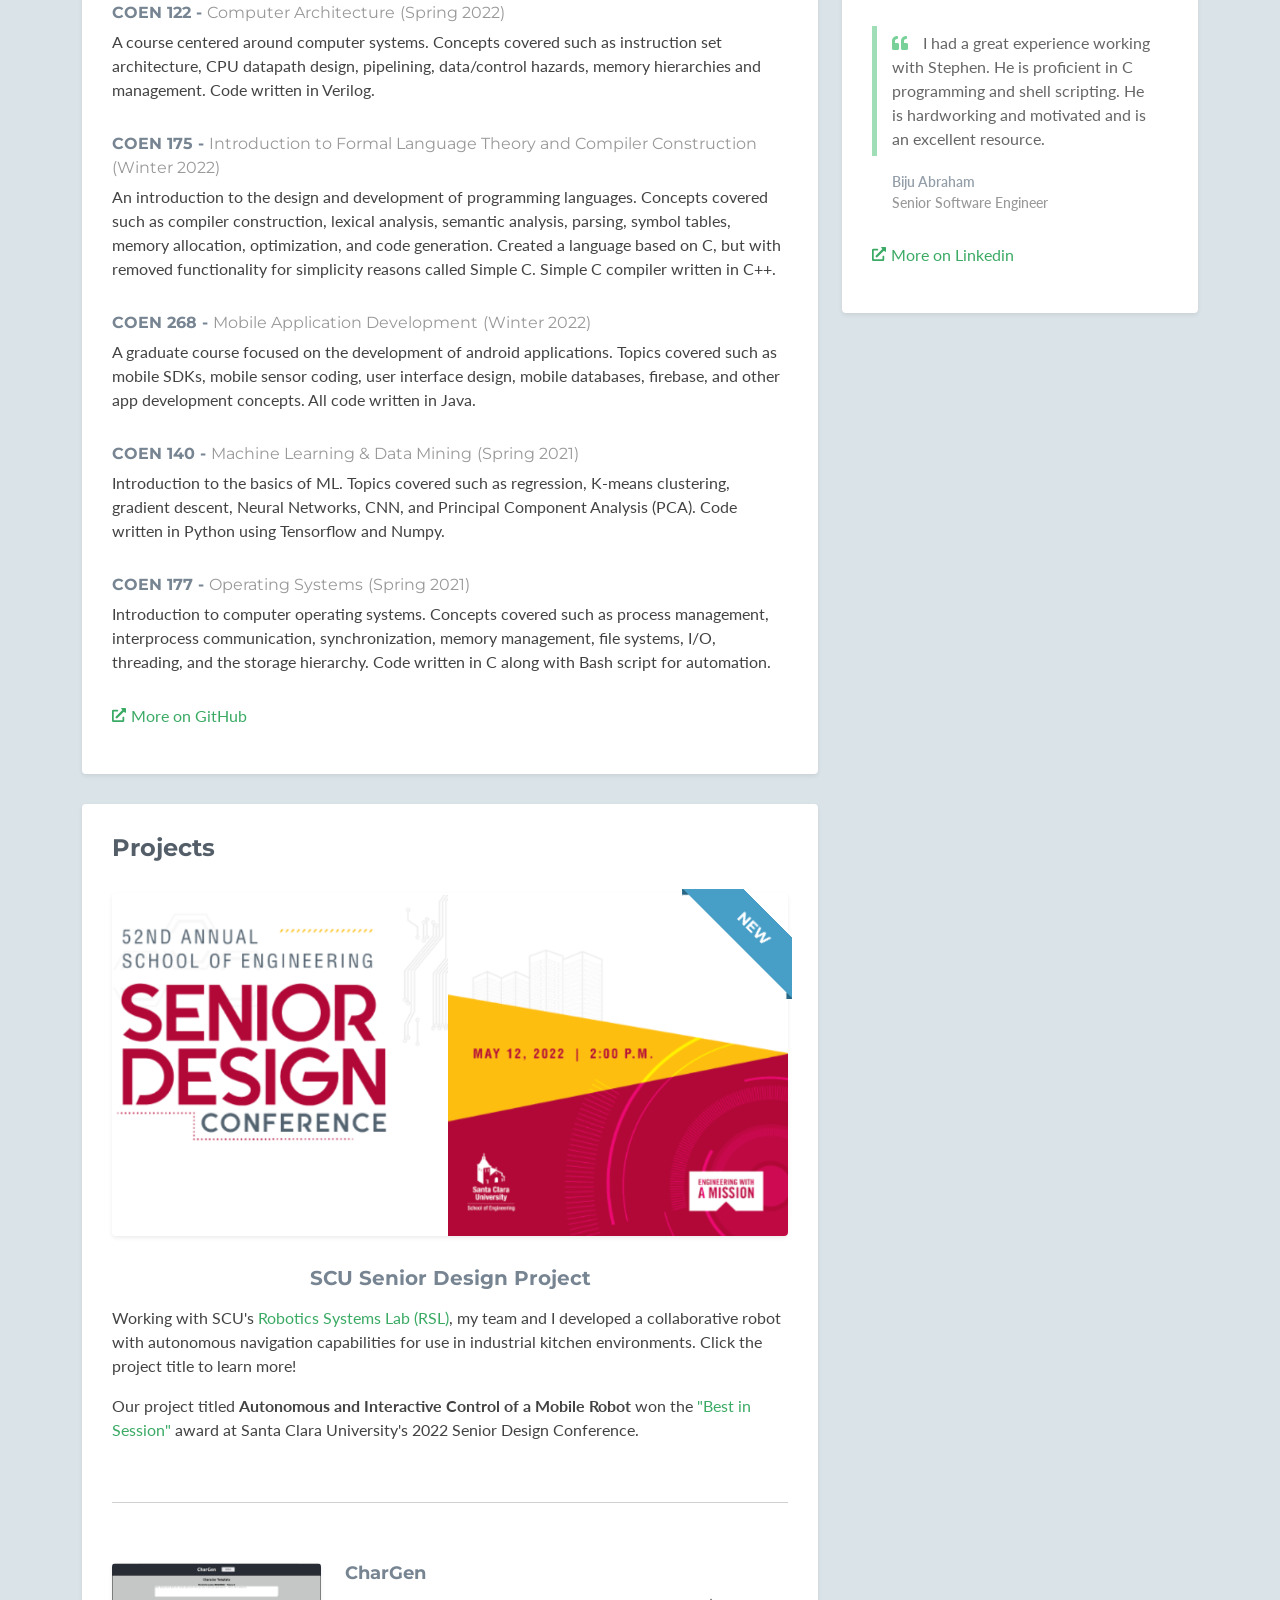
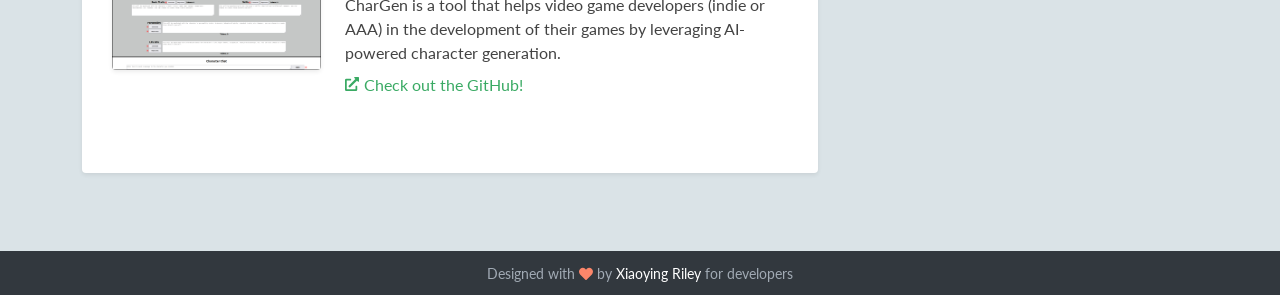
==== commit 99841884: "Updating" ====
--- a/index.html
+++ b/index.html
@@ -1,329 +1,329 @@
-<!DOCTYPE html>
-<html lang="en">
-<head>
-    <title>Stephen Tambussi's Website</title>
-    <!-- Meta -->
-    <meta charset="utf-8">
-    <meta http-equiv="X-UA-Compatible" content="IE=edge">
-    <meta name="viewport" content="width=device-width, initial-scale=1.0">
-    <link rel="shortcut icon" href="computer.ico">  
-    
-    <link href='https://fonts.googleapis.com/css?family=Lato:300,400,300italic,400italic' rel='stylesheet' type='text/css'>
-    <link href='https://fonts.googleapis.com/css?family=Montserrat:400,700' rel='stylesheet' type='text/css'> 
-    
-    <!-- FontAwesome JS -->
-    <script defer src="assets/fontawesome/js/all.js"></script>
-    
-    <!-- Global CSS -->
-    <link rel="stylesheet" href="assets/plugins/bootstrap/css/bootstrap.min.css">  
-
-    <!-- Theme CSS -->  
-    <link id="theme-style" rel="stylesheet" href="assets/css/styles.css">
-    
-</head> 
-
-<body>
-    <!-- ******HEADER****** --> 
-    <header class="header">
-        <div class="container">     
-	        <div class="row align-items-center">
-			    <div class="col">         
-		            <img class="profile-image img-fluid float-start rounded-circle" src="assets/images/profile.png" alt="profile image" />
-		            <div class="profile-content">
-		                <h1 class="name">Stephen Tambussi</h1>
-		                <h2 class="desc">Computer Science & Engineering Student</h2>   
-		                <ul class="social list-inline">
-		                    <li class="list-inline-item"><a href="https://www.linkedin.com/in/stephen-tambussi-7775a2176/"><i class="fab fa-linkedin-in"></i></a></li>
-		                    <li class="list-inline-item"><a href="https://github.com/stephentambussi"><i class="fab fa-github-alt"></i></a></li>                 
-		                </ul> 
-		            </div><!--//profile-->
-			    </div><!--//col-->
-	            <div class="col-12 col-md-auto">
-		            <div class="dark-mode-switch d-flex">
-						<div class="form-check form-switch mx-auto mx-md-0">
-							<input type="checkbox" class="form-check-input me-2" id="darkSwitch" />
-							<label class="custom-control-label" for="darkSwitch">Dark Mode</label>
-						</div>
-			        </div><!--//dark-mode-switch-->
-	                <a class="btn btn-cta-primary" href="assets/images/Resume.pdf" target="_blank" download><i class="fas fa-file"></i> Resume</a>        
-	            </div><!--//col-->
-	        </div><!--//row-->         
-        </div><!--//container-->
-    </header><!--//header-->
-    
-    <div class="container sections-wrapper py-5">
-        <div class="row">
-            <div class="primary col-lg-8 col-12">
-                <section class="about section">
-                    <div class="section-inner shadow-sm rounded">
-                        <h2 class="heading">About Me</h2>
-                        <div class="content">
-                            <p>I am a current master's student studying computer science and engineering at Santa Clara University.
-                                I have internship experience at Marvell Semiconductor and Western Digital. My interests are in machine learning, cybersecurity, and computer graphics.
-                            </p>
-                         
-                        </div><!--//content-->
-                    </div><!--//section-inner-->                 
-                </section><!--//section-->
-
-                <section class="experience section">
-                    <div class="section-inner shadow-sm rounded">
-                        <h2 class="heading">Experience</h2>
-                        <div class="content">
-                            <div class="item">
-                                <h3 class="title">Teaching Assistant - <span class="place"><a href="https://www.scu.edu/">Santa Clara University</a></span> <span class="year">(September 2022 - Present)</span></h3>
-                                <p>As a teaching assistant, I led and supervised undergraduate laboratory sections for computer science and engineering classes.</p>
-                                <button type="button" class="collapsible">Responsibilities</button>
-                                <div class="collapsible-content">
-                                    <ul>
-                                        <li>Assisted students with lab assignments.</li>
-                                        <li>Collaborated with professors to design course material.</li>
-                                        <li>Corrected and graded submissions for lab assignments.</li>
-                                    </ul>
-                                </div>
-                            </div><!--//item-->
-
-                            <div class="item">
-                                <h3 class="title">Systems Design Engineering Intern - <span class="place"><a href="https://www.westerndigital.com/">Western Digital</a></span> <span class="year">(June 2021 & June 2022)</span></h3>
-                                <p>As a member of the FWQA Test Development team, I contributed to the development of the testing software used to validate WDC's consumer and enterprise SSD products.</p>
-                                <button type="button" class="collapsible">Responsibilities</button>
-                                <div class="collapsible-content">
-                                    <ul>
-                                        <li>Implemented new tests, features, and improved adherence to the NVMe specification for testing software.</li>
-                                        <li>Resolved multiple bugs/regressions in the testing software that enhanced performance and reliability.</li>
-                                        <li>Updated test documentation and plans in accordance with any software changes.</li>
-                                    </ul>
-                                </div>
-                            </div><!--//item-->
-
-                            <div class="item">
-                                <h3 class="title">Undergraduate Research Assistant - <span class="place"><a href="https://www.scu.edu/engineering/labs--research/labs/bioinnovation-and-design-lab/">SCU BioInnovation & Design Lab</a></span> <span class="year">(September 2020 - December 2021)</span></h3>
-                                <p>In collaboration with Varian Medical Systems, I assisted in the development of machine learning classifiers that can detect and label CT image artifacts resulting from medical implants.</p>
-                                <button type="button" class="collapsible">Accomplishments</button>
-                                <div class="collapsible-content">
-                                    <ul>
-                                        <li>Improved classification accuracy of previous machine learning project that identifies contrast agents in brain MRI scans by a substantial margin.</li>
-                                        <li>Implemented new methods of evaluation for machine learning models constrained by limited input data.</li>
-                                        <li>Converted CNN classifier portion of a dental artifact corruption classifier from Tensorflow to PyTorch. <a href="assets/images/MIDL2021_Unpublished.pdf">Click here to read the research paper.</a></li>
-                                    </ul>
-                                </div>
-                            </div><!--//item-->
-                            
-                            <div class="item">
-                                <h3 class="title">Firmware Intern - <span class="place"><a href="https://www.marvell.com/">Marvell Technology</a></span> <span class="year">(June 2020 - September 2020)</span></h3>
-                                <p>As a firmware intern in the Security Solutions group of Marvell, I worked on the LiquidSecurity Hardware Security Module (HSM) adapters to enhance product development.</p>
-                                <button type="button" class="collapsible">Responsibilities</button>
-                                <div class="collapsible-content">
-                                    <ul>
-                                        <li>Implemented and validated a new program testing mode for the LiquidSecurity HSM adapters that reduced product development time.</li>
-                                        <li>Automated the secure transfer of customer files during the testing phase of the HSM adapters to enable immediate deployment in customer data centers.</li>
-                                        <li>Collaborated with senior engineers to debug programs and implement new features of the project.</li>
-                                    </ul>
-                                </div>
-                            </div><!--//item-->
-                            
-                        </div><!--//content-->  
-                    </div><!--//section-inner-->                 
-                </section><!--//section-->
-
-                <section class="experience section">
-                    <div class="section-inner shadow-sm rounded">
-                        <h2 class="heading">Selected Coursework</h2>
-                        <div class="content">
-
-                            <div class="item">
-                                <h3 class="title">COEN 122 - <span class="place"><a href="https://github.com/stephentambussi/SCU/tree/master/COEN122">Computer Architecture</a></span> <span class="year">(Spring 2022)</span></h3>
-                                <p>A course centered around computer systems. Concepts covered such as instruction set architecture, CPU datapath design, pipelining, data/control hazards, memory hierarchies and management. 
-                                    Code written in Verilog.</p>
-                            </div><!--//item-->
-
-                            <div class="item">
-                                <h3 class="title">COEN 175 - <span class="place"><a href="https://github.com/stephentambussi/SCU/tree/master/COEN175">Introduction to Formal Language Theory and Compiler Construction</a></span> <span class="year">(Winter 2022)</span></h3>
-                                <p>An introduction to the design and development of programming languages. Concepts covered such as compiler construction, lexical analysis, semantic analysis, parsing, symbol tables, memory allocation, optimization, and code generation.
-                                    Created a language based on C, but with removed functionality for simplicity reasons called Simple C. Simple C compiler written in C++.</p>
-                            </div><!--//item-->
-
-                            <div class="item">
-                                <h3 class="title">COEN 268 - <span class="place"><a href="https://github.com/stephentambussi/SCU/tree/master/COEN268">Mobile Application Development</a></span> <span class="year">(Winter 2022)</span></h3>
-                                <p>A graduate course focused on the development of android applications. Topics covered such as mobile SDKs, mobile sensor coding, user interface design, mobile databases, firebase, and other app development concepts.
-                                    All code written in Java. 
-                                </p>
-                            </div><!--//item-->
-
-                            <div class="item">
-                                <h3 class="title">COEN 140 - <span class="place"><a href="https://github.com/stephentambussi/SCU/tree/master/COEN140">Machine Learning & Data Mining</a></span> <span class="year">(Spring 2021)</span></h3>
-                                <p>Introduction to the basics of ML. Topics covered such as regression, K-means clustering, gradient descent, Neural Networks, CNN, and Principal Component Analysis (PCA). Code written in Python using Tensorflow and Numpy.</p>
-                            </div><!--//item-->
-
-                            <div class="item">
-                                <h3 class="title">COEN 177 - <span class="place"><a href="https://github.com/stephentambussi/SCU/tree/master/COEN177">Operating Systems</a></span> <span class="year">(Spring 2021)</span></h3>
-                                <p>Introduction to computer operating systems. Concepts covered such as process management, interprocess communication, synchronization, memory management, file systems, I/O, threading, and the storage hierarchy. 
-                                    Code written in C along with Bash script for automation.</p>
-                            </div><!--//item-->
-                            
-                            <p><a class="more-link" href="https://github.com/stephentambussi/SCU"><i class="fas fa-external-link-alt"></i>More on GitHub</a></p>
-                        </div><!--//content-->  
-                    </div><!--//section-inner-->                 
-                </section><!--//section-->
-
-                <section class="latest section">
-                    <div class="section-inner shadow-sm rounded">
-                        <h2 class="heading">Projects</h2>
-                        <div class="content">    
-                                               
-                            <div class="item featured text-center">
-                                
-                                <div class="featured-image has-ribbon">
-                                    <a href="https://www.scu.edu/engineering/undergraduate/senior-design/" target="_blank">
-                                    <img class="img-fluid project-image rounded shadow-sm" src="assets/images/projects/SeniorDesign.png" alt="project name" />
-                                    </a>
-                                    <div class="ribbon">
-                                        <div class="text">New</div>
-                                    </div>
-                                </div>
-                                
-                                <h3 class="title mb-3"><a href="https://github.com/stephentambussi/RSL_SeniorDesign" target="_blank">SCU Senior Design Project</a></h3>
-                                    
-                                <div class="desc text-start">                                    
-                                    <p>Working with SCU's <a href="https://www.scu.edu/engineering/labs--research/labs/robotic-systems-lab/">Robotics Systems Lab (RSL)</a>, my team and I developed
-                                    a collaborative robot with autonomous navigation capabilities for use in industrial kitchen environments. Click the project title to learn more!</p>
-                                    <p>Our project titled <b>Autonomous and Interactive Control of a Mobile Robot</b> won the <a href="https://www.scu.edu/engineering/undergraduate/senior-design/2022-senior-design/results/">"Best in Session"</a>
-                                    award at Santa Clara University's 2022 Senior Design Conference.</p>
-                                </div><!--//desc-->         
-                                <!-- <a class="btn btn-cta-secondary" href="#" target="_blank"><i class="fas fa-thumbs-up"></i>Button</a> -->                 
-                            </div><!--//item-->
-                            <hr class="divider" />
-
-                            <div class="item row">
-                                <a class="col-md-4 col-12" href="https://github.com/stephentambussi/char-gen" target="_blank">
-                                <img class="img-fluid project-image rounded shadow-sm" src="assets/images/projects/CharGen.png" alt="project name" />
-                                </a>
-                                <div class="desc col-md-8 col-12">
-                                    <h3 class="title"><a href="https://github.com/stephentambussi/char-gen" target="_blank">CharGen</a></h3>
-                                    <p class="mb-2">CharGen is a tool that helps video game developers (indie or AAA) in the development of their games by leveraging AI-powered character generation.</p>
-                                    <p><a class="more-link" href="https://github.com/stephentambussi/char-gen" target="_blank"><i class="fas fa-external-link-alt"></i>Check out the GitHub!</a></p>
-                                </div>                       
-                            </div>
-
-                        </div><!--//content-->  
-                    </div><!--//section-inner-->                
-                </section><!--//section-->
-                
-            </div><!--//primary-->
-            <div class="secondary col-lg-4 col-12">
-                 <aside class="info aside section">
-                    <div class="section-inner shadow-sm rounded">
-                        <h2 class="heading sr-only">Basic Information</h2>
-                        <div class="content">
-                            <ul class="list-unstyled">
-                                <li><i class="fas fa-map-marker-alt"></i><span class="sr-only">Location:</span>Santa Clara, US</li>
-                                <li><i class="fas fa-envelope"></i><span class="sr-only">Email:</span><a href="#">stambussi@scu.edu</a></li>
-                                <li><i class="fas fa-link"></i><span class="sr-only">Website:</span><a href="#">https://github.com/stephentambussi</a></li>
-                            </ul>
-                        </div><!--//content-->  
-                    </div><!--//section-inner-->                 
-                </aside><!--//aside-->
-                
-                <aside class="skills aside section">
-                    <div class="section-inner shadow-sm rounded">
-                        <h2 class="heading">Skills</h2>
-                        <div class="content">
-                            <p class="intro">My primary skills are C programming, Linux, and Bash from my courses at Santa Clara University and my internship experiences. 
-                                However, I have experience in Python and Tensorflow from my research. Check the tooltips for more information on each skill.</p>
-                            
-                            <div class="skillset">
-                               
-                                <div class="item">
-                                    <h3 class="level-title">C &amp; C++<span class="level-label" data-bs-toggle="tooltip" data-bs-placement="left" title="C & C++ are the primary languages of my courses at SCU. 
-                                        I also programmed in C for my internship at Marvell."><i class="fas fa-info-circle"></i>Expert</span></h3>
-
-                                    <div class="level-bar progress">
-									    <div class="progress-bar level-bar-inner" role="progressbar" style="width: 96%" aria-valuenow="96"  aria-valuemin="0" aria-valuemax="96"></div>
-									</div><!--//level-bar-->                               
-                                </div><!--//item-->
-                                
-                                <div class="item">
-                                    <h3 class="level-title">Linux &amp; Bash<span class="level-label" data-bs-toggle="tooltip" data-bs-placement="left" title="Linux systems and Bash script are also used in my classes at SCU. 
-                                        At Marvell, I worked on Linux systems and wrote Bash scripts."><i class="fas fa-info-circle"></i>Expert</span></h3>
-                                    <div class="level-bar progress">
-									    <div class="progress-bar level-bar-inner" role="progressbar" style="width: 93%" aria-valuenow="94"  aria-valuemin="0" aria-valuemax="94"></div>
-									</div><!--//level-bar-->                                   
-                                </div><!--//item-->
-                                
-                                <div class="item">
-                                    <h3 class="level-title">Python &amp; Java<span class="level-label" data-bs-toggle="tooltip" data-bs-placement="left" title="Python and Java were the first languages I learned. 
-                                        I used Python and Java for my internship at Western Digital."><i class="fas fa-info-circle"></i>Expert</span></h3>
-                                    <div class="level-bar progress">
-									    <div class="progress-bar level-bar-inner" role="progressbar" style="width: 90%" aria-valuenow="93"  aria-valuemin="0" aria-valuemax="96"></div>
-									</div><!--//level-bar-->                                  
-                                </div><!--//item-->
-                                
-                                <div class="item">
-                                    <h3 class="level-title">Tensorflow &amp; Keras<span class="level-label" data-bs-toggle="tooltip" data-placement="left" title="I used Tensorflow and Keras with Python for my research.
-                                        For my machine learning course at SCU, I also used these technologies with Python."><i class="fas fa-info-circle"></i>Pro</span></h3>
-                                    <div class="level-bar progress">
-									    <div class="progress-bar level-bar-inner" role="progressbar" style="width: 85%" aria-valuenow="86"  aria-valuemin="0" aria-valuemax="96"></div>
-									</div><!--//level-bar-->                                  
-                                </div><!--//item-->
-                                
-                                <p><a class="more-link" href="https://github.com/stephentambussi"><i class="fas fa-external-link-alt"></i>More on GitHub</a></p> 
-                            </div>              
-                        </div><!--//content-->  
-                    </div><!--//section-inner-->                 
-                </aside><!--//section-->
-
-                <aside class="education aside section">
-                    <div class="section-inner shadow-sm rounded">
-                        <h2 class="heading">Education</h2>
-                        <div class="content">
-                            <div class="item">                      
-                                <h3 class="title"><i class="fas fa-graduation-cap"></i> MSc Computer Science & Engineering</h3>
-                                <h4 class="university">Santa Clara University <span class="year">(2021-2023)</span></h4>
-                            </div><!--//item-->
-                            <div class="item">
-                                <h3 class="title"><i class="fas fa-graduation-cap"></i> BSc Computer Science & Engineering</h3>
-                                <h4 class="university">Santa Clara University <span class="year">(2018-2022)</span></h4>
-                            </div><!--//item-->
-                        </div><!--//content-->
-                    </div><!--//section-inner-->
-                </aside><!--//section-->
-                
-                <aside class="testimonials aside section">
-                    <div class="section-inner shadow-sm rounded">
-                        <h2 class="heading">Testimonials</h2>
-                        <div class="content">
-                            <div class="item">
-                                <blockquote class="quote">                                  
-                                    <p><i class="fas fa-quote-left"></i>I had a great experience working with Stephen. He is proficient in C programming and shell scripting. He is hardworking and motivated
-                                    and is an excellent resource.</p>
-                                </blockquote>                
-                                <p class="source"><span class="name">Biju Abraham</span><br /><span class="title">Senior Software Engineer</span></p>                                                             
-                            </div><!--//item-->
-                            
-                            <p><a class="more-link" href="https://www.linkedin.com/in/stephen-tambussi-7775a2176/"><i class="fas fa-external-link-alt"></i>More on Linkedin</a></p> 
-                            
-                        </div><!--//content-->
-                    </div><!--//section-inner-->
-                </aside><!--//section-->
-              
-            </div><!--//secondary-->    
-        </div><!--//row-->
-    </div><!--//masonry-->
-    
-    <!-- ******FOOTER****** --> 
-    <footer class="footer">
-        <div class="container text-center">
-                <small class="copyright">Designed with <i class="fas fa-heart"></i> by <a href="https://themes.3rdwavemedia.com" target="_blank">Xiaoying Riley</a> for developers</small>
-        </div><!--//container-->
-    </footer><!--//footer-->
- 
-    <!-- Javascript -->          
-    <script type="text/javascript" src="assets/plugins/popper.min.js"></script> 
-    <script type="text/javascript" src="assets/plugins/bootstrap/js/bootstrap.min.js"></script>    
-    <script type="text/javascript" src="assets/plugins/vanilla-rss/dist/rss.global.min.js"></script> 
-    <script type="text/javascript" src="assets/plugins/dark-mode-switch/dark-mode-switch.min.js"></script> 
-    <!-- custom js -->
-    <script type="text/javascript" src="assets/js/main.js"></script>            
-</body>
-</html> 
-
+<!DOCTYPE html>
+<html lang="en">
+<head>
+    <title>Stephen Tambussi's Website</title>
+    <!-- Meta -->
+    <meta charset="utf-8">
+    <meta http-equiv="X-UA-Compatible" content="IE=edge">
+    <meta name="viewport" content="width=device-width, initial-scale=1.0">
+    <link rel="shortcut icon" href="computer.ico">  
+    
+    <link href='https://fonts.googleapis.com/css?family=Lato:300,400,300italic,400italic' rel='stylesheet' type='text/css'>
+    <link href='https://fonts.googleapis.com/css?family=Montserrat:400,700' rel='stylesheet' type='text/css'> 
+    
+    <!-- FontAwesome JS -->
+    <script defer src="assets/fontawesome/js/all.js"></script>
+    
+    <!-- Global CSS -->
+    <link rel="stylesheet" href="assets/plugins/bootstrap/css/bootstrap.min.css">  
+
+    <!-- Theme CSS -->  
+    <link id="theme-style" rel="stylesheet" href="assets/css/styles.css">
+    
+</head> 
+
+<body>
+    <!-- ******HEADER****** --> 
+    <header class="header">
+        <div class="container">     
+	        <div class="row align-items-center">
+			    <div class="col">         
+		            <img class="profile-image img-fluid float-start rounded-circle" src="assets/images/profile.png" alt="profile image" />
+		            <div class="profile-content">
+		                <h1 class="name">Stephen Tambussi</h1>
+		                <h2 class="desc">Computer Science & Engineering Student</h2>   
+		                <ul class="social list-inline">
+		                    <li class="list-inline-item"><a href="https://www.linkedin.com/in/stephen-tambussi-7775a2176/"><i class="fab fa-linkedin-in"></i></a></li>
+		                    <li class="list-inline-item"><a href="https://github.com/stephentambussi"><i class="fab fa-github-alt"></i></a></li>                 
+		                </ul> 
+		            </div><!--//profile-->
+			    </div><!--//col-->
+	            <div class="col-12 col-md-auto">
+		            <div class="dark-mode-switch d-flex">
+						<div class="form-check form-switch mx-auto mx-md-0">
+							<input type="checkbox" class="form-check-input me-2" id="darkSwitch" />
+							<label class="custom-control-label" for="darkSwitch">Dark Mode</label>
+						</div>
+			        </div><!--//dark-mode-switch-->
+	                <a class="btn btn-cta-primary" href="assets/images/Resume.pdf" target="_blank" download><i class="fas fa-file"></i> Resume</a>        
+	            </div><!--//col-->
+	        </div><!--//row-->         
+        </div><!--//container-->
+    </header><!--//header-->
+    
+    <div class="container sections-wrapper py-5">
+        <div class="row">
+            <div class="primary col-lg-8 col-12">
+                <section class="about section">
+                    <div class="section-inner shadow-sm rounded">
+                        <h2 class="heading">About Me</h2>
+                        <div class="content">
+                            <p>I am a current master's student studying computer science and engineering at Santa Clara University.
+                                I have internship experience at Marvell Semiconductor and Western Digital. My interests are in machine learning, cybersecurity, and computer graphics.
+                            </p>
+                         
+                        </div><!--//content-->
+                    </div><!--//section-inner-->                 
+                </section><!--//section-->
+
+                <section class="experience section">
+                    <div class="section-inner shadow-sm rounded">
+                        <h2 class="heading">Experience</h2>
+                        <div class="content">
+                            <div class="item">
+                                <h3 class="title">Teaching Assistant - <span class="place"><a href="https://www.scu.edu/">Santa Clara University</a></span> <span class="year">(September 2022 - Present)</span></h3>
+                                <p>As a teaching assistant, I led and supervised undergraduate laboratory sections for computer science and engineering classes.</p>
+                                <button type="button" class="collapsible">Responsibilities</button>
+                                <div class="collapsible-content">
+                                    <ul>
+                                        <li>Assisted students with lab assignments.</li>
+                                        <li>Collaborated with professors to design course material.</li>
+                                        <li>Corrected and graded submissions for lab assignments.</li>
+                                    </ul>
+                                </div>
+                            </div><!--//item-->
+
+                            <div class="item">
+                                <h3 class="title">Systems Design Engineering Intern - <span class="place"><a href="https://www.westerndigital.com/">Western Digital</a></span> <span class="year">(June 2021 & June 2022)</span></h3>
+                                <p>As a member of the FWQA Test Development team, I contributed to the development of the testing software used to validate WDC's consumer and enterprise SSD products.</p>
+                                <button type="button" class="collapsible">Responsibilities</button>
+                                <div class="collapsible-content">
+                                    <ul>
+                                        <li>Implemented new tests, features, and improved adherence to the NVMe specification for testing software.</li>
+                                        <li>Resolved multiple bugs/regressions in the testing software that enhanced performance and reliability.</li>
+                                        <li>Updated test documentation and plans in accordance with any software changes.</li>
+                                    </ul>
+                                </div>
+                            </div><!--//item-->
+
+                            <div class="item">
+                                <h3 class="title">Undergraduate Research Assistant - <span class="place"><a href="https://www.scu.edu/engineering/labs--research/labs/bioinnovation-and-design-lab/">SCU BioInnovation & Design Lab</a></span> <span class="year">(September 2020 - December 2021)</span></h3>
+                                <p>In collaboration with Varian Medical Systems, I assisted in the development of machine learning classifiers that can detect and label CT image artifacts resulting from medical implants.</p>
+                                <button type="button" class="collapsible">Accomplishments</button>
+                                <div class="collapsible-content">
+                                    <ul>
+                                        <li>Improved classification accuracy of previous machine learning project that identifies contrast agents in brain MRI scans by a substantial margin.</li>
+                                        <li>Implemented new methods of evaluation for machine learning models constrained by limited input data.</li>
+                                        <li>Converted CNN classifier portion of a dental artifact corruption classifier from Tensorflow to PyTorch. <a href="assets/images/MIDL2021_Unpublished.pdf">Click here to read the research paper.</a></li>
+                                    </ul>
+                                </div>
+                            </div><!--//item-->
+                            
+                            <div class="item">
+                                <h3 class="title">Firmware Intern - <span class="place"><a href="https://www.marvell.com/">Marvell Technology</a></span> <span class="year">(June 2020 - September 2020)</span></h3>
+                                <p>As a firmware intern in the Security Solutions group of Marvell, I worked on the LiquidSecurity Hardware Security Module (HSM) adapters to enhance product development.</p>
+                                <button type="button" class="collapsible">Responsibilities</button>
+                                <div class="collapsible-content">
+                                    <ul>
+                                        <li>Implemented and validated a new program testing mode for the LiquidSecurity HSM adapters that reduced product development time.</li>
+                                        <li>Automated the secure transfer of customer files during the testing phase of the HSM adapters to enable immediate deployment in customer data centers.</li>
+                                        <li>Collaborated with senior engineers to debug programs and implement new features of the project.</li>
+                                    </ul>
+                                </div>
+                            </div><!--//item-->
+                            
+                        </div><!--//content-->  
+                    </div><!--//section-inner-->                 
+                </section><!--//section-->
+
+                <section class="experience section">
+                    <div class="section-inner shadow-sm rounded">
+                        <h2 class="heading">Selected Coursework</h2>
+                        <div class="content">
+
+                            <div class="item">
+                                <h3 class="title">COEN 122 - <span class="place"><a href="https://github.com/stephentambussi/SCU/tree/master/COEN122">Computer Architecture</a></span> <span class="year">(Spring 2022)</span></h3>
+                                <p>A course centered around computer systems. Concepts covered such as instruction set architecture, CPU datapath design, pipelining, data/control hazards, memory hierarchies and management. 
+                                    Code written in Verilog.</p>
+                            </div><!--//item-->
+
+                            <div class="item">
+                                <h3 class="title">COEN 175 - <span class="place"><a href="https://github.com/stephentambussi/SCU/tree/master/COEN175">Introduction to Formal Language Theory and Compiler Construction</a></span> <span class="year">(Winter 2022)</span></h3>
+                                <p>An introduction to the design and development of programming languages. Concepts covered such as compiler construction, lexical analysis, semantic analysis, parsing, symbol tables, memory allocation, optimization, and code generation.
+                                    Created a language based on C, but with removed functionality for simplicity reasons called Simple C. Simple C compiler written in C++.</p>
+                            </div><!--//item-->
+
+                            <div class="item">
+                                <h3 class="title">COEN 268 - <span class="place"><a href="https://github.com/stephentambussi/SCU/tree/master/COEN268">Mobile Application Development</a></span> <span class="year">(Winter 2022)</span></h3>
+                                <p>A graduate course focused on the development of android applications. Topics covered such as mobile SDKs, mobile sensor coding, user interface design, mobile databases, firebase, and other app development concepts.
+                                    All code written in Java. 
+                                </p>
+                            </div><!--//item-->
+
+                            <div class="item">
+                                <h3 class="title">COEN 140 - <span class="place"><a href="https://github.com/stephentambussi/SCU/tree/master/COEN140">Machine Learning & Data Mining</a></span> <span class="year">(Spring 2021)</span></h3>
+                                <p>Introduction to the basics of ML. Topics covered such as regression, K-means clustering, gradient descent, Neural Networks, CNN, and Principal Component Analysis (PCA). Code written in Python using Tensorflow and Numpy.</p>
+                            </div><!--//item-->
+
+                            <div class="item">
+                                <h3 class="title">COEN 177 - <span class="place"><a href="https://github.com/stephentambussi/SCU/tree/master/COEN177">Operating Systems</a></span> <span class="year">(Spring 2021)</span></h3>
+                                <p>Introduction to computer operating systems. Concepts covered such as process management, interprocess communication, synchronization, memory management, file systems, I/O, threading, and the storage hierarchy. 
+                                    Code written in C along with Bash script for automation.</p>
+                            </div><!--//item-->
+                            
+                            <p><a class="more-link" href="https://github.com/stephentambussi/SCU"><i class="fas fa-external-link-alt"></i>More on GitHub</a></p>
+                        </div><!--//content-->  
+                    </div><!--//section-inner-->                 
+                </section><!--//section-->
+
+                <section class="latest section">
+                    <div class="section-inner shadow-sm rounded">
+                        <h2 class="heading">Projects</h2>
+                        <div class="content">    
+                                               
+                            <div class="item featured text-center">
+                                
+                                <div class="featured-image has-ribbon">
+                                    <a href="https://www.scu.edu/engineering/undergraduate/senior-design/" target="_blank">
+                                    <img class="img-fluid project-image rounded shadow-sm" src="assets/images/projects/SeniorDesign.png" alt="project name" />
+                                    </a>
+                                    <div class="ribbon">
+                                        <div class="text">New</div>
+                                    </div>
+                                </div>
+                                
+                                <h3 class="title mb-3"><a href="https://github.com/stephentambussi/RSL_SeniorDesign" target="_blank">SCU Senior Design Project</a></h3>
+                                    
+                                <div class="desc text-start">                                    
+                                    <p>Working with SCU's <a href="https://www.scu.edu/engineering/labs--research/labs/robotic-systems-lab/">Robotics Systems Lab (RSL)</a>, my team and I developed
+                                    a collaborative robot with autonomous navigation capabilities for use in industrial kitchen environments. Click the project title to learn more!</p>
+                                    <p>Our project titled <b>Autonomous and Interactive Control of a Mobile Robot</b> won the <a href="https://www.scu.edu/engineering/undergraduate/senior-design/2022-senior-design/results/">"Best in Session"</a>
+                                    award at Santa Clara University's 2022 Senior Design Conference.</p>
+                                </div><!--//desc-->         
+                                <!-- <a class="btn btn-cta-secondary" href="#" target="_blank"><i class="fas fa-thumbs-up"></i>Button</a> -->                 
+                            </div><!--//item-->
+                            <hr class="divider" />
+
+                            <div class="item row">
+                                <a class="col-md-4 col-12" href="https://github.com/stephentambussi/char-gen" target="_blank">
+                                <img class="img-fluid project-image rounded shadow-sm" src="assets/images/projects/CharGen.png" alt="project name" />
+                                </a>
+                                <div class="desc col-md-8 col-12">
+                                    <h3 class="title"><a href="https://github.com/stephentambussi/char-gen" target="_blank">CharGen</a></h3>
+                                    <p class="mb-2">CharGen is a tool that helps video game developers (indie or AAA) in the development of their games by leveraging AI-powered character generation.</p>
+                                    <p><a class="more-link" href="https://github.com/stephentambussi/char-gen" target="_blank"><i class="fas fa-external-link-alt"></i>Check out the GitHub!</a></p>
+                                </div>                       
+                            </div>
+
+                        </div><!--//content-->  
+                    </div><!--//section-inner-->                
+                </section><!--//section-->
+                
+            </div><!--//primary-->
+            <div class="secondary col-lg-4 col-12">
+                 <aside class="info aside section">
+                    <div class="section-inner shadow-sm rounded">
+                        <h2 class="heading sr-only">Basic Information</h2>
+                        <div class="content">
+                            <ul class="list-unstyled">
+                                <li><i class="fas fa-map-marker-alt"></i><span class="sr-only">Location:</span>Santa Clara, US</li>
+                                <li><i class="fas fa-envelope"></i><span class="sr-only">Email:</span><a href="#">stambussi@scu.edu</a></li>
+                                <li><i class="fas fa-link"></i><span class="sr-only">Website:</span><a href="#">https://github.com/stephentambussi</a></li>
+                            </ul>
+                        </div><!--//content-->  
+                    </div><!--//section-inner-->                 
+                </aside><!--//aside-->
+                
+                <aside class="skills aside section">
+                    <div class="section-inner shadow-sm rounded">
+                        <h2 class="heading">Skills</h2>
+                        <div class="content">
+                            <p class="intro">My primary skills are C programming, Linux, and Bash from my courses at Santa Clara University and my internship experiences. 
+                                However, I have experience in Python and Tensorflow from my research. Check the tooltips for more information on each skill.</p>
+                            
+                            <div class="skillset">
+                               
+                                <div class="item">
+                                    <h3 class="level-title">C &amp; C++<span class="level-label" data-bs-toggle="tooltip" data-bs-placement="left" title="C & C++ are the primary languages of my courses at SCU. 
+                                        I also programmed in C for my internship at Marvell."><i class="fas fa-info-circle"></i>Expert</span></h3>
+
+                                    <div class="level-bar progress">
+									    <div class="progress-bar level-bar-inner" role="progressbar" style="width: 96%" aria-valuenow="96"  aria-valuemin="0" aria-valuemax="96"></div>
+									</div><!--//level-bar-->                               
+                                </div><!--//item-->
+                                
+                                <div class="item">
+                                    <h3 class="level-title">Linux &amp; Bash<span class="level-label" data-bs-toggle="tooltip" data-bs-placement="left" title="Linux systems and Bash script are also used in my classes at SCU. 
+                                        At Marvell, I worked on Linux systems and wrote Bash scripts."><i class="fas fa-info-circle"></i>Expert</span></h3>
+                                    <div class="level-bar progress">
+									    <div class="progress-bar level-bar-inner" role="progressbar" style="width: 93%" aria-valuenow="94"  aria-valuemin="0" aria-valuemax="94"></div>
+									</div><!--//level-bar-->                                   
+                                </div><!--//item-->
+                                
+                                <div class="item">
+                                    <h3 class="level-title">Python &amp; Java<span class="level-label" data-bs-toggle="tooltip" data-bs-placement="left" title="Python and Java were the first languages I learned. 
+                                        I used Python and Java for my internship at Western Digital."><i class="fas fa-info-circle"></i>Expert</span></h3>
+                                    <div class="level-bar progress">
+									    <div class="progress-bar level-bar-inner" role="progressbar" style="width: 90%" aria-valuenow="93"  aria-valuemin="0" aria-valuemax="96"></div>
+									</div><!--//level-bar-->                                  
+                                </div><!--//item-->
+                                
+                                <div class="item">
+                                    <h3 class="level-title">Tensorflow &amp; Keras<span class="level-label" data-bs-toggle="tooltip" data-placement="left" title="I used Tensorflow and Keras with Python for my research.
+                                        For my machine learning course at SCU, I also used these technologies with Python."><i class="fas fa-info-circle"></i>Pro</span></h3>
+                                    <div class="level-bar progress">
+									    <div class="progress-bar level-bar-inner" role="progressbar" style="width: 85%" aria-valuenow="86"  aria-valuemin="0" aria-valuemax="96"></div>
+									</div><!--//level-bar-->                                  
+                                </div><!--//item-->
+                                
+                                <p><a class="more-link" href="https://github.com/stephentambussi"><i class="fas fa-external-link-alt"></i>More on GitHub</a></p> 
+                            </div>              
+                        </div><!--//content-->  
+                    </div><!--//section-inner-->                 
+                </aside><!--//section-->
+
+                <aside class="education aside section">
+                    <div class="section-inner shadow-sm rounded">
+                        <h2 class="heading">Education</h2>
+                        <div class="content">
+                            <div class="item">                      
+                                <h3 class="title"><i class="fas fa-graduation-cap"></i> MSc Computer Science & Engineering</h3>
+                                <h4 class="university">Santa Clara University <span class="year">(2021-2023)</span></h4>
+                            </div><!--//item-->
+                            <div class="item">
+                                <h3 class="title"><i class="fas fa-graduation-cap"></i> BSc Computer Science & Engineering</h3>
+                                <h4 class="university">Santa Clara University <span class="year">(2018-2022)</span></h4>
+                            </div><!--//item-->
+                        </div><!--//content-->
+                    </div><!--//section-inner-->
+                </aside><!--//section-->
+                
+                <aside class="testimonials aside section">
+                    <div class="section-inner shadow-sm rounded">
+                        <h2 class="heading">Testimonials</h2>
+                        <div class="content">
+                            <div class="item">
+                                <blockquote class="quote">                                  
+                                    <p><i class="fas fa-quote-left"></i>I had a great experience working with Stephen. He is proficient in C programming and shell scripting. He is hardworking and motivated
+                                    and is an excellent resource.</p>
+                                </blockquote>                
+                                <p class="source"><span class="name">Biju Abraham</span><br /><span class="title">Senior Software Engineer</span></p>                                                             
+                            </div><!--//item-->
+                            
+                            <p><a class="more-link" href="https://www.linkedin.com/in/stephen-tambussi-7775a2176/"><i class="fas fa-external-link-alt"></i>More on Linkedin</a></p> 
+                            
+                        </div><!--//content-->
+                    </div><!--//section-inner-->
+                </aside><!--//section-->
+              
+            </div><!--//secondary-->    
+        </div><!--//row-->
+    </div><!--//masonry-->
+    
+    <!-- ******FOOTER****** --> 
+    <footer class="footer">
+        <div class="container text-center">
+                <small class="copyright">Designed with <i class="fas fa-heart"></i> by <a href="https://themes.3rdwavemedia.com" target="_blank">Xiaoying Riley</a> for developers</small>
+        </div><!--//container-->
+    </footer><!--//footer-->
+ 
+    <!-- Javascript -->          
+    <script type="text/javascript" src="assets/plugins/popper.min.js"></script> 
+    <script type="text/javascript" src="assets/plugins/bootstrap/js/bootstrap.min.js"></script>    
+    <script type="text/javascript" src="assets/plugins/vanilla-rss/dist/rss.global.min.js"></script> 
+    <script type="text/javascript" src="assets/plugins/dark-mode-switch/dark-mode-switch.min.js"></script> 
+    <!-- custom js -->
+    <script type="text/javascript" src="assets/js/main.js"></script>            
+</body>
+</html> 
+
--- a/assets/css/styles.css
+++ b/assets/css/styles.css
@@ -1,855 +1,855 @@
-/*!   
- * Template Name: Developer - Portfolio Landing Page Bootstrap 5 Template for Developers
- * Version: Bootstrap 5 v1.0
- * Author: Xiaoying Riley
- * Twitter: @3rdwave_themes
- * Copyright: 3rd Wave Media Ltd.
- * Website: https://themes.3rdwavemedia.com/
-*/
-body {
-  font-family: 'Lato', arial, sans-serif;
-  color: #434343;
-  background: #DAE3E7;
-  font-size: 16px;
-  -webkit-font-smoothing: antialiased;
-  -moz-osx-font-smoothing: grayscale;
-}
-
-h1, h2, h3, h4, h5, h6 {
-  font-family: 'Montserrat', sans-serif;
-  font-weight: 700;
-  color: #778492;
-}
-
-a {
-  color: #3AAA64;
-  -webkit-transition: all 0.4s ease-in-out;
-  -moz-transition: all 0.4s ease-in-out;
-  -ms-transition: all 0.4s ease-in-out;
-  -o-transition: all 0.4s ease-in-out;
-  text-decoration: none;
-}
-
-a:hover {
-  text-decoration: underline;
-  color: #2d844e;
-}
-
-a:focus {
-  text-decoration: none;
-}
-
-.btn, a.btn {
-  -webkit-transition: all 0.4s ease-in-out;
-  -moz-transition: all 0.4s ease-in-out;
-  -ms-transition: all 0.4s ease-in-out;
-  -o-transition: all 0.4s ease-in-out;
-  font-family: 'Montserrat', arial, sans-serif;
-  padding: 8px 16px;
-  font-weight: bold;
-}
-
-.btn .svg-inline--fa, a.btn .svg-inline--fa {
-  margin-right: 5px;
-  position: relative;
-  top: -2px;
-}
-
-.btn:hover, a.btn:hover {
-  text-decoration: none;
-}
-
-.btn:focus, a.btn:focus {
-  color: #fff;
-  box-shadow: none;
-}
-
-a.btn-cta-primary, .btn-cta-primary {
-  background: #54ba4e;
-  border: 1px solid #54ba4e;
-  color: #fff;
-  font-weight: 600;
-  text-transform: uppercase;
-}
-
-a.btn-cta-primary:hover, .btn-cta-primary:hover {
-  background: #49ac43;
-  border: 1px solid #49ac43;
-  color: #fff;
-}
-
-a.btn-cta-secondary, .btn-cta-secondary {
-  background: #479FC8;
-  border: 1px solid #479FC8;
-  color: #fff;
-  font-weight: 600;
-  text-transform: uppercase;
-}
-
-a.btn-cta-secondary:hover, a.btn-cta-secondary:not(:disabled):not(.disabled):active:focus, .btn-cta-secondary:hover, .btn-cta-secondary:not(:disabled):not(.disabled):active:focus {
-  background: #3893bd;
-  border: 1px solid #3893bd;
-  color: #fff;
-  box-shadow: none;
-}
-
-.text-highlight {
-  color: #32383e;
-}
-
-.badge-theme {
-  background: #3AAA64;
-  font-size: 12px;
-  color: #fff;
-  border-radius: 2px;
-  -moz-background-clip: padding;
-  -webkit-background-clip: padding-box;
-  background-clip: padding-box;
-}
-
-a.dotted-link {
-  border-bottom: 1px dotted #778492;
-  color: #778492;
-}
-
-a.dotted-link:hover {
-  text-decoration: none;
-  color: #49515a;
-}
-
-/* ======= Header ======= */
-.header {
-  padding: 30px 0;
-  background: #f5f5f5;
-  border-top: 10px solid #778492;
-}
-
-.header .btn {
-  font-weight: bold;
-}
-
-.header .profile-image {
-  margin-right: 30px;
-  max-width: 25%;
-  height: auto; 
-}
-
-.header .profile-content .name {
-  color: #49515a;
-  font-size: 38px;
-  margin-bottom: 5px;
-  margin-top: 30px;
-}
-
-.header .profile-content .desc {
-  color: #778492;
-  font-family: "Lato", arial, sans-serif;
-  font-weight: 400;
-  font-size: 24px;
-  margin-top: 0;
-  margin-bottom: 15px;
-}
-
-.header .profile-content .social a {
-  background: #b0b7bf;
-  width: 36px;
-  height: 36px;
-  display: inline-block;
-  border-radius: 50%;
-  -moz-background-clip: padding;
-  -webkit-background-clip: padding-box;
-  background-clip: padding-box;
-  color: #fff;
-  text-align: center;
-}
-
-.header .profile-content .social a:hover {
-  background: #778492;
-}
-
-.header .profile-content .social a .svg-inline--fa {
-  font-size: 20px;
-  margin-top: 8px;
-}
-
-/* ======= Sections======= */
-.section {
-  margin-bottom: 30px;
-}
-
-.section .section-inner {
-  background: #fff;
-  padding: 30px;
-}
-
-.section .heading {
-  margin-top: 0;
-  margin-bottom: 30px;
-  color: #545e69;
-  font-size: 24px;
-}
-
-.section .content .more-link .svg-inline--fa {
-  margin-right: 5px;
-  font-size: 14px;
-  position: relative;
-  top: -2px;
-}
-
-/* About Section */
-/* Latest Section */
-.latest .item {
-  margin-bottom: 30px;
-}
-
-.latest .item .title {
-  font-size: 18px;
-  margin-top: 0;
-}
-
-.latest .item .title .label {
-  margin-left: 5px;
-  font-size: 12px;
-}
-
-.latest .item .title a {
-  color: #778492;
-}
-
-.latest .item .title a:hover {
-  color: #5f6b77;
-}
-
-.latest .item .project-image:hover {
-  -webkit-opacity: 0.8;
-  -moz-opacity: 0.8;
-  opacity: 0.8;
-}
-
-.latest .divider {
-  margin-bottom: 60px;
-}
-
-.latest .featured {
-  margin-bottom: 60px;
-}
-
-.latest .featured .title {
-  font-size: 20px;
-  margin-bottom: 5px;
-  font-size: 20px;
-}
-
-.latest .featured .summary {
-  margin-bottom: 30px;
-  color: #778492;
-}
-
-.latest .featured img {
-  margin-bottom: 30px;
-}
-
-.latest .featured .desc {
-  margin-bottom: 30px;
-}
-
-.latest .has-ribbon {
-  position: relative;
-  display: inline-block;
-}
-
-.latest .has-ribbon .text {
-  background: #3AAA64;
-  color: #fff;
-}
-
-.latest .has-ribbon .ribbon {
-  position: absolute;
-  top: -4px;
-  right: -4px;
-  width: 110px;
-  height: 110px;
-  overflow: hidden;
-}
-
-.latest .has-ribbon .ribbon .text {
-  font-family: 'Montserrat', sans-serif;
-  position: relative;
-  left: -8px;
-  top: 18px;
-  width: 158px;
-  padding: 10px 10px;
-  font-size: 15px;
-  font-weight: bold;
-  text-align: center;
-  text-transform: uppercase;
-  color: #fff;
-  background-color: #479FC8;
-  -webkit-transform: rotate(45deg) translate3d(0, 0, 0);
-  -moz-transform: rotate(45deg) translate3d(0, 0, 0);
-  -ms-transform: rotate(45deg) translate3d(0, 0, 0);
-  -o-transform: rotate(45deg) translate3d(0, 0, 0);
-}
-
-.latest .has-ribbon .ribbon .text:before, .latest .has-ribbon .ribbon .text:after {
-  content: '';
-  position: absolute;
-  bottom: -5px;
-  border-top: 5px solid #276582;
-  border-left: 5px solid transparent;
-  border-right: 5px solid transparent;
-}
-
-.latest .has-ribbon .ribbon .text:before {
-  left: 0;
-}
-
-.latest .has-ribbon .ribbon .text:after {
-  right: 0;
-}
-
-/* Projects Section */
-.projects .item {
-  margin-bottom: 30px;
-}
-
-.projects .item .title {
-  font-size: 16px;
-  margin-top: 0;
-  margin-bottom: 5px;
-  line-height: 1.5;
-}
-
-.projects .item .title a {
-  color: #778492;
-}
-
-.projects .item .title a:hover {
-  color: #5f6b77;
-}
-
-/* Work Section */
-.experience .item {
-  margin-bottom: 30px;
-}
-
-.experience .item .title {
-  font-size: 16px;
-  margin-top: 0;
-  margin-bottom: 5px;
-  line-height: 1.5;
-}
-
-.experience .item .title .place {
-  color: #999;
-  font-weight: normal;
-}
-
-.experience .item .title .place a {
-  color: #999;
-}
-
-.experience .item .title .place a:hover {
-  color: #666666;
-}
-
-.experience .item .title .year {
-  color: #999;
-  font-weight: normal;
-}
-
-.collapsible { 
-  background-color: rgb(255, 255, 255);
-  cursor: pointer;
-  padding: 18px;
-  width: 100%;
-  border: solid;
-  border-color: rgb(240, 240, 240);
-  text-align: left;
-  outline: none;
-  font-size: 14px;
-}
-
-.active, .collapsible:hover {
-  background-color: rgb(240, 240, 240);
-}
-
-.collapsible-content {
-  padding: 0 18px;
-  display: none;
-  overflow: hidden;
-  background-color: #f1f1f1;
-}
-
-/* Git section */
-.github-graph {
-  margin-bottom: 30px;
-}
-
-.github-graph .js-calendar-graph-svg {
-  max-width: 100%;
-}
-
-.github-graph h2 {
-  font-size: 18px;
-}
-
-.ghfeed {
-  height: 500px;
-}
-
-.ghfeed,
-.ghfeed *,
-.ghfeed *:before,
-.ghfeed *:after {
-  box-sizing: content-box;
-}
-
-/* Info Section */
-.info .svg-inline--fa {
-  margin-right: 15px;
-  color: #ccd1d6;
-}
-
-.info .svg-inline--fa.fa-envelope-o {
-  font-size: 14px;
-}
-
-.info ul {
-  margin-bottom: 0;
-}
-
-.info li {
-  margin-bottom: 15px;
-}
-
-.info li:last-child {
-  margin-bottom: 0;
-}
-
-/* Skills Section */
-.skills .intro {
-  margin-bottom: 30px;
-}
-
-.skills .skillset .item {
-  margin-bottom: 30px;
-}
-
-.skills .skillset .level-title {
-  font-size: 16px;
-  position: relative;
-  margin-top: 0;
-  margin-bottom: 10;
-}
-
-.skills .skillset .level-title .level-label {
-  color: #ccd1d6;
-  font-size: 14px;
-  font-weight: 400;
-  font-family: "Lato", arial, sans-serif;
-  position: absolute;
-  right: 0;
-  top: 0;
-}
-
-.skills .skillset .level-bar {
-  height: 15px;
-  background: #e8e8e8;
-}
-
-.skills .skillset .level-bar-inner {
-  height: 15px;
-  background: #66cb8c;
-}
-
-.skills .svg-inline--fa {
-  margin-right: 3px;
-  position: relative;
-  top: 0;
-}
-
-/* Testimonials section */
-.testimonials .item {
-  margin-bottom: 30px;
-}
-
-.testimonials .item:last-child {
-  margin-bottom: 0;
-}
-
-.testimonials .item .quote {
-  color: #666;
-  font-size: 16px;
-  border-left: 5px solid #9fdeb7;
-  padding: 5px 15px;
-  margin-bottom: 15px;
-}
-
-.testimonials .item .quote p {
-  margin-bottom: 0;
-}
-
-.testimonials .item .quote .svg-inline--fa {
-  color: #79d19a;
-  margin-right: 15px;
-}
-
-.testimonials .item .source {
-  font-size: 14px;
-  padding-left: 20px;
-  font-weight: 500;
-}
-
-.testimonials .item .source .name {
-  color: #939ea9;
-  font-weight: 600;
-}
-
-.testimonials .item .source .title {
-  color: #999;
-}
-
-/* Education section */
-.education .item {
-  margin-bottom: 30px;
-}
-
-.education .item:last-child {
-  margin-bottom: 0;
-}
-
-.education .item .title {
-  font-size: 16px;
-  margin-top: 0;
-}
-
-.education .item .university {
-  font-family: "Lato", arial, sans-serif;
-  font-size: 13px;
-  color: #999;
-  font-weight: 600;
-  padding-left: 25px;
-}
-
-.education .item .university .year {
-  color: #b0b7bf;
-  font-weight: 500;
-}
-
-/* Language Section */
-.languages .item {
-  margin-bottom: 15px;
-}
-
-.languages .item .title {
-  color: #778492;
-}
-
-.languages .item .level {
-  color: #999;
-}
-
-.languages .item:last-child {
-  margin-bottom: 0;
-}
-
-.languages .item .svg-inline--fa {
-  color: #79d19a;
-}
-
-/* Blog Section */
-.blog .item {
-  margin-bottom: 30px;
-}
-
-.blog .item .title {
-  font-size: 18px;
-  line-height: 1.3;
-}
-
-.blog .item .title a {
-  color: #778492;
-}
-
-.blog .item .title a:hover {
-  color: #5f6b77;
-}
-
-.blog .item p {
-  margin-bottom: 5px;
-}
-
-.blog .item:last-child {
-  margin-bottom: 0;
-}
-
-/* List section */
-.list ul li {
-  margin-bottom: 10px;
-}
-
-.list ul li .svg-inline--fa {
-  margin-right: 5px;
-}
-
-.list ul li a {
-  color: #778492;
-}
-
-.list ul li a:hover {
-  color: #49515a;
-}
-
-/* Credits */
-.credits ul li {
-  margin-bottom: 10px;
-}
-
-.credits ul li .svg-inline--fa {
-  margin-right: 5px;
-  position: relative;
-  top: -2px;
-}
-
-.credits ul li a {
-  color: #778492;
-}
-
-.credits ul li a .svg-inline--fa {
-  color: #b0b7bf;
-}
-
-.credits ul li a:hover {
-  color: #49515a;
-}
-
-.credits .btn {
-  margin-bottom: 15px;
-}
-
-.aside .subheading {
-  font-size: 18px;
-  color: #545e69;
-}
-
-/* ======= Footer ======= */
-.footer {
-  background: #32383e;
-  color: #fff;
-  padding: 10px 0;
-}
-
-.footer .copyright {
-  line-height: 1.6;
-  color: #a1aab4;
-  font-size: 14px;
-}
-
-.footer a {
-  color: #fff;
-}
-
-.footer .fa-heart {
-  color: #fb866a;
-}
-
-.dark-mode-switch {
-  margin-bottom: 1rem;
-}
-
-.dark-mode-switch .form-switch {
-  display: -webkit-flex;
-  display: flex;
-}
-
-.dark-mode-switch label {
-  font-size: 0.875rem;
-  font-weight: bold;
-}
-
-.dark-mode-switch .form-switch .form-check-input {
-  border-radius: 1em;
-  border-color: #DAE3E7;
-}
-
-.dark-mode-switch .form-check-input:checked {
-  background-color: #54ba4e;
-  border-color: #54ba4e;
-}
-
-.dark-mode-switch .form-check-input:focus {
-  box-shadow: none;
-  border-color: #DAE3E7;
-}
-
-body[data-theme="dark"] {
-  background: #17191c;
-  /* Github Activity Dark Mode */
-  /* Github activity */
-}
-
-body[data-theme="dark"] a:hover {
-  color: #53c47d;
-}
-
-body[data-theme="dark"] a.btn:hover {
-  color: #fff;
-}
-
-body[data-theme="dark"] .dark-mode-switch .form-check-input:focus {
-  border-color: #54ba4e;
-}
-
-body[data-theme="dark"] .header {
-  background: #1e2124;
-  color: rgba(255, 255, 255, 0.9);
-  border-top-color: #1e2124;
-}
-
-body[data-theme="dark"] .header .profile-content .name {
-  color: rgba(255, 255, 255, 0.9);
-}
-
-body[data-theme="dark"] .header .profile-content .desc {
-  color: rgba(255, 255, 255, 0.7);
-}
-
-body[data-theme="dark"] .header .profile-content .social a {
-  background: #2e3238;
-  color: rgba(230, 230, 230, 0.7);
-}
-
-body[data-theme="dark"] .header .profile-content .social a:hover {
-  color: rgba(255, 255, 255, 0.9);
-}
-
-body[data-theme="dark"] .section .section-inner {
-  background: #1e2124;
-  color: rgba(255, 255, 255, 0.7);
-}
-
-body[data-theme="dark"] .section .heading {
-  color: rgba(255, 255, 255, 0.9);
-}
-
-body[data-theme="dark"] .experience .item .title {
-  color: rgba(255, 255, 255, 0.9);
-}
-
-body[data-theme="dark"] .testimonials .item .quote {
-  color: rgba(255, 255, 255, 0.9);
-}
-
-body[data-theme="dark"] .latest .item .title a, body[data-theme="dark"] .projects .item .title a, body[data-theme="dark"] .blog .item .title a {
-  color: rgba(255, 255, 255, 0.9);
-}
-
-body[data-theme="dark"] .latest .item .title a:hover, body[data-theme="dark"] .projects .item .title a:hover, body[data-theme="dark"] .blog .item .title a:hover {
-  color: #fff;
-}
-
-body[data-theme="dark"] .testimonials .item .source .name {
-  color: rgba(255, 255, 255, 0.9);
-}
-
-body[data-theme="dark"] .education .item .title {
-  color: rgba(255, 255, 255, 0.9);
-}
-
-body[data-theme="dark"] .languages .item .title {
-  color: rgba(255, 255, 255, 0.9);
-}
-
-body[data-theme="dark"] .list ul li a, body[data-theme="dark"] .credits ul li a {
-  color: inherit;
-}
-
-body[data-theme="dark"] .experience .item .title .place a {
-  color: rgba(255, 255, 255, 0.7);
-}
-
-body[data-theme="dark"] .experience .item .title .place a:hover {
-  color: rgba(255, 255, 255, 0.9);
-}
-
-body[data-theme="dark"] .aside .subheading {
-  color: rgba(255, 255, 255, 0.9);
-}
-
-body[data-theme="dark"] .gha-header, body[data-theme="dark"] .gha-footer, body[data-theme="dark"] .gha-feed {
-  background: #17191c;
-  border-color: rgba(255, 255, 255, 0.1);
-  color: #3AAA64;
-}
-
-body[data-theme="dark"] .gha-feed a {
-  color: #3AAA64;
-}
-
-body[data-theme="dark"] .gha-header > .gha-github-icon,
-body[data-theme="dark"] .gha-header > .gha-user-info > a,
-body[data-theme="dark"] .gha-header > .gha-user-info > p > a {
-  color: rgba(255, 255, 255, 0.9);
-}
-
-body[data-theme="dark"] .gha-activity {
-  border-color: #333;
-}
-
-body[data-theme="dark"] .gha-gravatar img {
-  border: 3px solid #333;
-  box-shadow: 0 0 0 #ccc;
-}
-
-body[data-theme="dark"] .gha-message-merge {
-  background: #2e3238;
-}
-
-body[data-theme="dark"] .gha-feed small {
-  color: rgba(255, 255, 255, 0.7);
-}
-
-body[data-theme="dark"] .github-graph {
-  background: #17191c;
-}
-
-body[data-theme="dark"] .contrib-number {
-  color: rgba(255, 255, 255, 0.9);
-}
-
-body[data-theme="dark"] .border, body[data-theme="dark"] .contrib-column {
-  border: 1px solid rgba(255, 255, 255, 0.1) !important;
-}
-
-body[data-theme="dark"] .text-muted {
-  color: rgba(255, 255, 255, 0.6);
-}
-
-@media (max-width: 767.98px) {
-  .header {
-    text-align: center;
-  }
-  .header .profile-image {
-    float: none !important;
-    margin: 0 auto;
-  }
-  .header .profile-content {
-    float: none !important;
-    text-align: center;
-  }
-  .header .btn {
-    margin-top: 30px;
-    float: none !important;
-  }
-  .project-image {
-    margin-bottom: 15px;
-  }
-}
-
-@media (min-width: 1400px) {
-  .container {
-    width: 1360px;
-    max-width: inherit;
-  }
-}
+/*!   
+ * Template Name: Developer - Portfolio Landing Page Bootstrap 5 Template for Developers
+ * Version: Bootstrap 5 v1.0
+ * Author: Xiaoying Riley
+ * Twitter: @3rdwave_themes
+ * Copyright: 3rd Wave Media Ltd.
+ * Website: https://themes.3rdwavemedia.com/
+*/
+body {
+  font-family: 'Lato', arial, sans-serif;
+  color: #434343;
+  background: #DAE3E7;
+  font-size: 16px;
+  -webkit-font-smoothing: antialiased;
+  -moz-osx-font-smoothing: grayscale;
+}
+
+h1, h2, h3, h4, h5, h6 {
+  font-family: 'Montserrat', sans-serif;
+  font-weight: 700;
+  color: #778492;
+}
+
+a {
+  color: #3AAA64;
+  -webkit-transition: all 0.4s ease-in-out;
+  -moz-transition: all 0.4s ease-in-out;
+  -ms-transition: all 0.4s ease-in-out;
+  -o-transition: all 0.4s ease-in-out;
+  text-decoration: none;
+}
+
+a:hover {
+  text-decoration: underline;
+  color: #2d844e;
+}
+
+a:focus {
+  text-decoration: none;
+}
+
+.btn, a.btn {
+  -webkit-transition: all 0.4s ease-in-out;
+  -moz-transition: all 0.4s ease-in-out;
+  -ms-transition: all 0.4s ease-in-out;
+  -o-transition: all 0.4s ease-in-out;
+  font-family: 'Montserrat', arial, sans-serif;
+  padding: 8px 16px;
+  font-weight: bold;
+}
+
+.btn .svg-inline--fa, a.btn .svg-inline--fa {
+  margin-right: 5px;
+  position: relative;
+  top: -2px;
+}
+
+.btn:hover, a.btn:hover {
+  text-decoration: none;
+}
+
+.btn:focus, a.btn:focus {
+  color: #fff;
+  box-shadow: none;
+}
+
+a.btn-cta-primary, .btn-cta-primary {
+  background: #54ba4e;
+  border: 1px solid #54ba4e;
+  color: #fff;
+  font-weight: 600;
+  text-transform: uppercase;
+}
+
+a.btn-cta-primary:hover, .btn-cta-primary:hover {
+  background: #49ac43;
+  border: 1px solid #49ac43;
+  color: #fff;
+}
+
+a.btn-cta-secondary, .btn-cta-secondary {
+  background: #479FC8;
+  border: 1px solid #479FC8;
+  color: #fff;
+  font-weight: 600;
+  text-transform: uppercase;
+}
+
+a.btn-cta-secondary:hover, a.btn-cta-secondary:not(:disabled):not(.disabled):active:focus, .btn-cta-secondary:hover, .btn-cta-secondary:not(:disabled):not(.disabled):active:focus {
+  background: #3893bd;
+  border: 1px solid #3893bd;
+  color: #fff;
+  box-shadow: none;
+}
+
+.text-highlight {
+  color: #32383e;
+}
+
+.badge-theme {
+  background: #3AAA64;
+  font-size: 12px;
+  color: #fff;
+  border-radius: 2px;
+  -moz-background-clip: padding;
+  -webkit-background-clip: padding-box;
+  background-clip: padding-box;
+}
+
+a.dotted-link {
+  border-bottom: 1px dotted #778492;
+  color: #778492;
+}
+
+a.dotted-link:hover {
+  text-decoration: none;
+  color: #49515a;
+}
+
+/* ======= Header ======= */
+.header {
+  padding: 30px 0;
+  background: #f5f5f5;
+  border-top: 10px solid #778492;
+}
+
+.header .btn {
+  font-weight: bold;
+}
+
+.header .profile-image {
+  margin-right: 30px;
+  max-width: 25%;
+  height: auto; 
+}
+
+.header .profile-content .name {
+  color: #49515a;
+  font-size: 38px;
+  margin-bottom: 5px;
+  margin-top: 30px;
+}
+
+.header .profile-content .desc {
+  color: #778492;
+  font-family: "Lato", arial, sans-serif;
+  font-weight: 400;
+  font-size: 24px;
+  margin-top: 0;
+  margin-bottom: 15px;
+}
+
+.header .profile-content .social a {
+  background: #b0b7bf;
+  width: 36px;
+  height: 36px;
+  display: inline-block;
+  border-radius: 50%;
+  -moz-background-clip: padding;
+  -webkit-background-clip: padding-box;
+  background-clip: padding-box;
+  color: #fff;
+  text-align: center;
+}
+
+.header .profile-content .social a:hover {
+  background: #778492;
+}
+
+.header .profile-content .social a .svg-inline--fa {
+  font-size: 20px;
+  margin-top: 8px;
+}
+
+/* ======= Sections======= */
+.section {
+  margin-bottom: 30px;
+}
+
+.section .section-inner {
+  background: #fff;
+  padding: 30px;
+}
+
+.section .heading {
+  margin-top: 0;
+  margin-bottom: 30px;
+  color: #545e69;
+  font-size: 24px;
+}
+
+.section .content .more-link .svg-inline--fa {
+  margin-right: 5px;
+  font-size: 14px;
+  position: relative;
+  top: -2px;
+}
+
+/* About Section */
+/* Latest Section */
+.latest .item {
+  margin-bottom: 30px;
+}
+
+.latest .item .title {
+  font-size: 18px;
+  margin-top: 0;
+}
+
+.latest .item .title .label {
+  margin-left: 5px;
+  font-size: 12px;
+}
+
+.latest .item .title a {
+  color: #778492;
+}
+
+.latest .item .title a:hover {
+  color: #5f6b77;
+}
+
+.latest .item .project-image:hover {
+  -webkit-opacity: 0.8;
+  -moz-opacity: 0.8;
+  opacity: 0.8;
+}
+
+.latest .divider {
+  margin-bottom: 60px;
+}
+
+.latest .featured {
+  margin-bottom: 60px;
+}
+
+.latest .featured .title {
+  font-size: 20px;
+  margin-bottom: 5px;
+  font-size: 20px;
+}
+
+.latest .featured .summary {
+  margin-bottom: 30px;
+  color: #778492;
+}
+
+.latest .featured img {
+  margin-bottom: 30px;
+}
+
+.latest .featured .desc {
+  margin-bottom: 30px;
+}
+
+.latest .has-ribbon {
+  position: relative;
+  display: inline-block;
+}
+
+.latest .has-ribbon .text {
+  background: #3AAA64;
+  color: #fff;
+}
+
+.latest .has-ribbon .ribbon {
+  position: absolute;
+  top: -4px;
+  right: -4px;
+  width: 110px;
+  height: 110px;
+  overflow: hidden;
+}
+
+.latest .has-ribbon .ribbon .text {
+  font-family: 'Montserrat', sans-serif;
+  position: relative;
+  left: -8px;
+  top: 18px;
+  width: 158px;
+  padding: 10px 10px;
+  font-size: 15px;
+  font-weight: bold;
+  text-align: center;
+  text-transform: uppercase;
+  color: #fff;
+  background-color: #479FC8;
+  -webkit-transform: rotate(45deg) translate3d(0, 0, 0);
+  -moz-transform: rotate(45deg) translate3d(0, 0, 0);
+  -ms-transform: rotate(45deg) translate3d(0, 0, 0);
+  -o-transform: rotate(45deg) translate3d(0, 0, 0);
+}
+
+.latest .has-ribbon .ribbon .text:before, .latest .has-ribbon .ribbon .text:after {
+  content: '';
+  position: absolute;
+  bottom: -5px;
+  border-top: 5px solid #276582;
+  border-left: 5px solid transparent;
+  border-right: 5px solid transparent;
+}
+
+.latest .has-ribbon .ribbon .text:before {
+  left: 0;
+}
+
+.latest .has-ribbon .ribbon .text:after {
+  right: 0;
+}
+
+/* Projects Section */
+.projects .item {
+  margin-bottom: 30px;
+}
+
+.projects .item .title {
+  font-size: 16px;
+  margin-top: 0;
+  margin-bottom: 5px;
+  line-height: 1.5;
+}
+
+.projects .item .title a {
+  color: #778492;
+}
+
+.projects .item .title a:hover {
+  color: #5f6b77;
+}
+
+/* Work Section */
+.experience .item {
+  margin-bottom: 30px;
+}
+
+.experience .item .title {
+  font-size: 16px;
+  margin-top: 0;
+  margin-bottom: 5px;
+  line-height: 1.5;
+}
+
+.experience .item .title .place {
+  color: #999;
+  font-weight: normal;
+}
+
+.experience .item .title .place a {
+  color: #999;
+}
+
+.experience .item .title .place a:hover {
+  color: #666666;
+}
+
+.experience .item .title .year {
+  color: #999;
+  font-weight: normal;
+}
+
+.collapsible { 
+  background-color: rgb(255, 255, 255);
+  cursor: pointer;
+  padding: 18px;
+  width: 100%;
+  border: solid;
+  border-color: rgb(240, 240, 240);
+  text-align: left;
+  outline: none;
+  font-size: 14px;
+}
+
+.active, .collapsible:hover {
+  background-color: rgb(240, 240, 240);
+}
+
+.collapsible-content {
+  padding: 0 18px;
+  display: none;
+  overflow: hidden;
+  background-color: #f1f1f1;
+}
+
+/* Git section */
+.github-graph {
+  margin-bottom: 30px;
+}
+
+.github-graph .js-calendar-graph-svg {
+  max-width: 100%;
+}
+
+.github-graph h2 {
+  font-size: 18px;
+}
+
+.ghfeed {
+  height: 500px;
+}
+
+.ghfeed,
+.ghfeed *,
+.ghfeed *:before,
+.ghfeed *:after {
+  box-sizing: content-box;
+}
+
+/* Info Section */
+.info .svg-inline--fa {
+  margin-right: 15px;
+  color: #ccd1d6;
+}
+
+.info .svg-inline--fa.fa-envelope-o {
+  font-size: 14px;
+}
+
+.info ul {
+  margin-bottom: 0;
+}
+
+.info li {
+  margin-bottom: 15px;
+}
+
+.info li:last-child {
+  margin-bottom: 0;
+}
+
+/* Skills Section */
+.skills .intro {
+  margin-bottom: 30px;
+}
+
+.skills .skillset .item {
+  margin-bottom: 30px;
+}
+
+.skills .skillset .level-title {
+  font-size: 16px;
+  position: relative;
+  margin-top: 0;
+  margin-bottom: 10;
+}
+
+.skills .skillset .level-title .level-label {
+  color: #ccd1d6;
+  font-size: 14px;
+  font-weight: 400;
+  font-family: "Lato", arial, sans-serif;
+  position: absolute;
+  right: 0;
+  top: 0;
+}
+
+.skills .skillset .level-bar {
+  height: 15px;
+  background: #e8e8e8;
+}
+
+.skills .skillset .level-bar-inner {
+  height: 15px;
+  background: #66cb8c;
+}
+
+.skills .svg-inline--fa {
+  margin-right: 3px;
+  position: relative;
+  top: 0;
+}
+
+/* Testimonials section */
+.testimonials .item {
+  margin-bottom: 30px;
+}
+
+.testimonials .item:last-child {
+  margin-bottom: 0;
+}
+
+.testimonials .item .quote {
+  color: #666;
+  font-size: 16px;
+  border-left: 5px solid #9fdeb7;
+  padding: 5px 15px;
+  margin-bottom: 15px;
+}
+
+.testimonials .item .quote p {
+  margin-bottom: 0;
+}
+
+.testimonials .item .quote .svg-inline--fa {
+  color: #79d19a;
+  margin-right: 15px;
+}
+
+.testimonials .item .source {
+  font-size: 14px;
+  padding-left: 20px;
+  font-weight: 500;
+}
+
+.testimonials .item .source .name {
+  color: #939ea9;
+  font-weight: 600;
+}
+
+.testimonials .item .source .title {
+  color: #999;
+}
+
+/* Education section */
+.education .item {
+  margin-bottom: 30px;
+}
+
+.education .item:last-child {
+  margin-bottom: 0;
+}
+
+.education .item .title {
+  font-size: 16px;
+  margin-top: 0;
+}
+
+.education .item .university {
+  font-family: "Lato", arial, sans-serif;
+  font-size: 13px;
+  color: #999;
+  font-weight: 600;
+  padding-left: 25px;
+}
+
+.education .item .university .year {
+  color: #b0b7bf;
+  font-weight: 500;
+}
+
+/* Language Section */
+.languages .item {
+  margin-bottom: 15px;
+}
+
+.languages .item .title {
+  color: #778492;
+}
+
+.languages .item .level {
+  color: #999;
+}
+
+.languages .item:last-child {
+  margin-bottom: 0;
+}
+
+.languages .item .svg-inline--fa {
+  color: #79d19a;
+}
+
+/* Blog Section */
+.blog .item {
+  margin-bottom: 30px;
+}
+
+.blog .item .title {
+  font-size: 18px;
+  line-height: 1.3;
+}
+
+.blog .item .title a {
+  color: #778492;
+}
+
+.blog .item .title a:hover {
+  color: #5f6b77;
+}
+
+.blog .item p {
+  margin-bottom: 5px;
+}
+
+.blog .item:last-child {
+  margin-bottom: 0;
+}
+
+/* List section */
+.list ul li {
+  margin-bottom: 10px;
+}
+
+.list ul li .svg-inline--fa {
+  margin-right: 5px;
+}
+
+.list ul li a {
+  color: #778492;
+}
+
+.list ul li a:hover {
+  color: #49515a;
+}
+
+/* Credits */
+.credits ul li {
+  margin-bottom: 10px;
+}
+
+.credits ul li .svg-inline--fa {
+  margin-right: 5px;
+  position: relative;
+  top: -2px;
+}
+
+.credits ul li a {
+  color: #778492;
+}
+
+.credits ul li a .svg-inline--fa {
+  color: #b0b7bf;
+}
+
+.credits ul li a:hover {
+  color: #49515a;
+}
+
+.credits .btn {
+  margin-bottom: 15px;
+}
+
+.aside .subheading {
+  font-size: 18px;
+  color: #545e69;
+}
+
+/* ======= Footer ======= */
+.footer {
+  background: #32383e;
+  color: #fff;
+  padding: 10px 0;
+}
+
+.footer .copyright {
+  line-height: 1.6;
+  color: #a1aab4;
+  font-size: 14px;
+}
+
+.footer a {
+  color: #fff;
+}
+
+.footer .fa-heart {
+  color: #fb866a;
+}
+
+.dark-mode-switch {
+  margin-bottom: 1rem;
+}
+
+.dark-mode-switch .form-switch {
+  display: -webkit-flex;
+  display: flex;
+}
+
+.dark-mode-switch label {
+  font-size: 0.875rem;
+  font-weight: bold;
+}
+
+.dark-mode-switch .form-switch .form-check-input {
+  border-radius: 1em;
+  border-color: #DAE3E7;
+}
+
+.dark-mode-switch .form-check-input:checked {
+  background-color: #54ba4e;
+  border-color: #54ba4e;
+}
+
+.dark-mode-switch .form-check-input:focus {
+  box-shadow: none;
+  border-color: #DAE3E7;
+}
+
+body[data-theme="dark"] {
+  background: #17191c;
+  /* Github Activity Dark Mode */
+  /* Github activity */
+}
+
+body[data-theme="dark"] a:hover {
+  color: #53c47d;
+}
+
+body[data-theme="dark"] a.btn:hover {
+  color: #fff;
+}
+
+body[data-theme="dark"] .dark-mode-switch .form-check-input:focus {
+  border-color: #54ba4e;
+}
+
+body[data-theme="dark"] .header {
+  background: #1e2124;
+  color: rgba(255, 255, 255, 0.9);
+  border-top-color: #1e2124;
+}
+
+body[data-theme="dark"] .header .profile-content .name {
+  color: rgba(255, 255, 255, 0.9);
+}
+
+body[data-theme="dark"] .header .profile-content .desc {
+  color: rgba(255, 255, 255, 0.7);
+}
+
+body[data-theme="dark"] .header .profile-content .social a {
+  background: #2e3238;
+  color: rgba(230, 230, 230, 0.7);
+}
+
+body[data-theme="dark"] .header .profile-content .social a:hover {
+  color: rgba(255, 255, 255, 0.9);
+}
+
+body[data-theme="dark"] .section .section-inner {
+  background: #1e2124;
+  color: rgba(255, 255, 255, 0.7);
+}
+
+body[data-theme="dark"] .section .heading {
+  color: rgba(255, 255, 255, 0.9);
+}
+
+body[data-theme="dark"] .experience .item .title {
+  color: rgba(255, 255, 255, 0.9);
+}
+
+body[data-theme="dark"] .testimonials .item .quote {
+  color: rgba(255, 255, 255, 0.9);
+}
+
+body[data-theme="dark"] .latest .item .title a, body[data-theme="dark"] .projects .item .title a, body[data-theme="dark"] .blog .item .title a {
+  color: rgba(255, 255, 255, 0.9);
+}
+
+body[data-theme="dark"] .latest .item .title a:hover, body[data-theme="dark"] .projects .item .title a:hover, body[data-theme="dark"] .blog .item .title a:hover {
+  color: #fff;
+}
+
+body[data-theme="dark"] .testimonials .item .source .name {
+  color: rgba(255, 255, 255, 0.9);
+}
+
+body[data-theme="dark"] .education .item .title {
+  color: rgba(255, 255, 255, 0.9);
+}
+
+body[data-theme="dark"] .languages .item .title {
+  color: rgba(255, 255, 255, 0.9);
+}
+
+body[data-theme="dark"] .list ul li a, body[data-theme="dark"] .credits ul li a {
+  color: inherit;
+}
+
+body[data-theme="dark"] .experience .item .title .place a {
+  color: rgba(255, 255, 255, 0.7);
+}
+
+body[data-theme="dark"] .experience .item .title .place a:hover {
+  color: rgba(255, 255, 255, 0.9);
+}
+
+body[data-theme="dark"] .aside .subheading {
+  color: rgba(255, 255, 255, 0.9);
+}
+
+body[data-theme="dark"] .gha-header, body[data-theme="dark"] .gha-footer, body[data-theme="dark"] .gha-feed {
+  background: #17191c;
+  border-color: rgba(255, 255, 255, 0.1);
+  color: #3AAA64;
+}
+
+body[data-theme="dark"] .gha-feed a {
+  color: #3AAA64;
+}
+
+body[data-theme="dark"] .gha-header > .gha-github-icon,
+body[data-theme="dark"] .gha-header > .gha-user-info > a,
+body[data-theme="dark"] .gha-header > .gha-user-info > p > a {
+  color: rgba(255, 255, 255, 0.9);
+}
+
+body[data-theme="dark"] .gha-activity {
+  border-color: #333;
+}
+
+body[data-theme="dark"] .gha-gravatar img {
+  border: 3px solid #333;
+  box-shadow: 0 0 0 #ccc;
+}
+
+body[data-theme="dark"] .gha-message-merge {
+  background: #2e3238;
+}
+
+body[data-theme="dark"] .gha-feed small {
+  color: rgba(255, 255, 255, 0.7);
+}
+
+body[data-theme="dark"] .github-graph {
+  background: #17191c;
+}
+
+body[data-theme="dark"] .contrib-number {
+  color: rgba(255, 255, 255, 0.9);
+}
+
+body[data-theme="dark"] .border, body[data-theme="dark"] .contrib-column {
+  border: 1px solid rgba(255, 255, 255, 0.1) !important;
+}
+
+body[data-theme="dark"] .text-muted {
+  color: rgba(255, 255, 255, 0.6);
+}
+
+@media (max-width: 767.98px) {
+  .header {
+    text-align: center;
+  }
+  .header .profile-image {
+    float: none !important;
+    margin: 0 auto;
+  }
+  .header .profile-content {
+    float: none !important;
+    text-align: center;
+  }
+  .header .btn {
+    margin-top: 30px;
+    float: none !important;
+  }
+  .project-image {
+    margin-bottom: 15px;
+  }
+}
+
+@media (min-width: 1400px) {
+  .container {
+    width: 1360px;
+    max-width: inherit;
+  }
+}
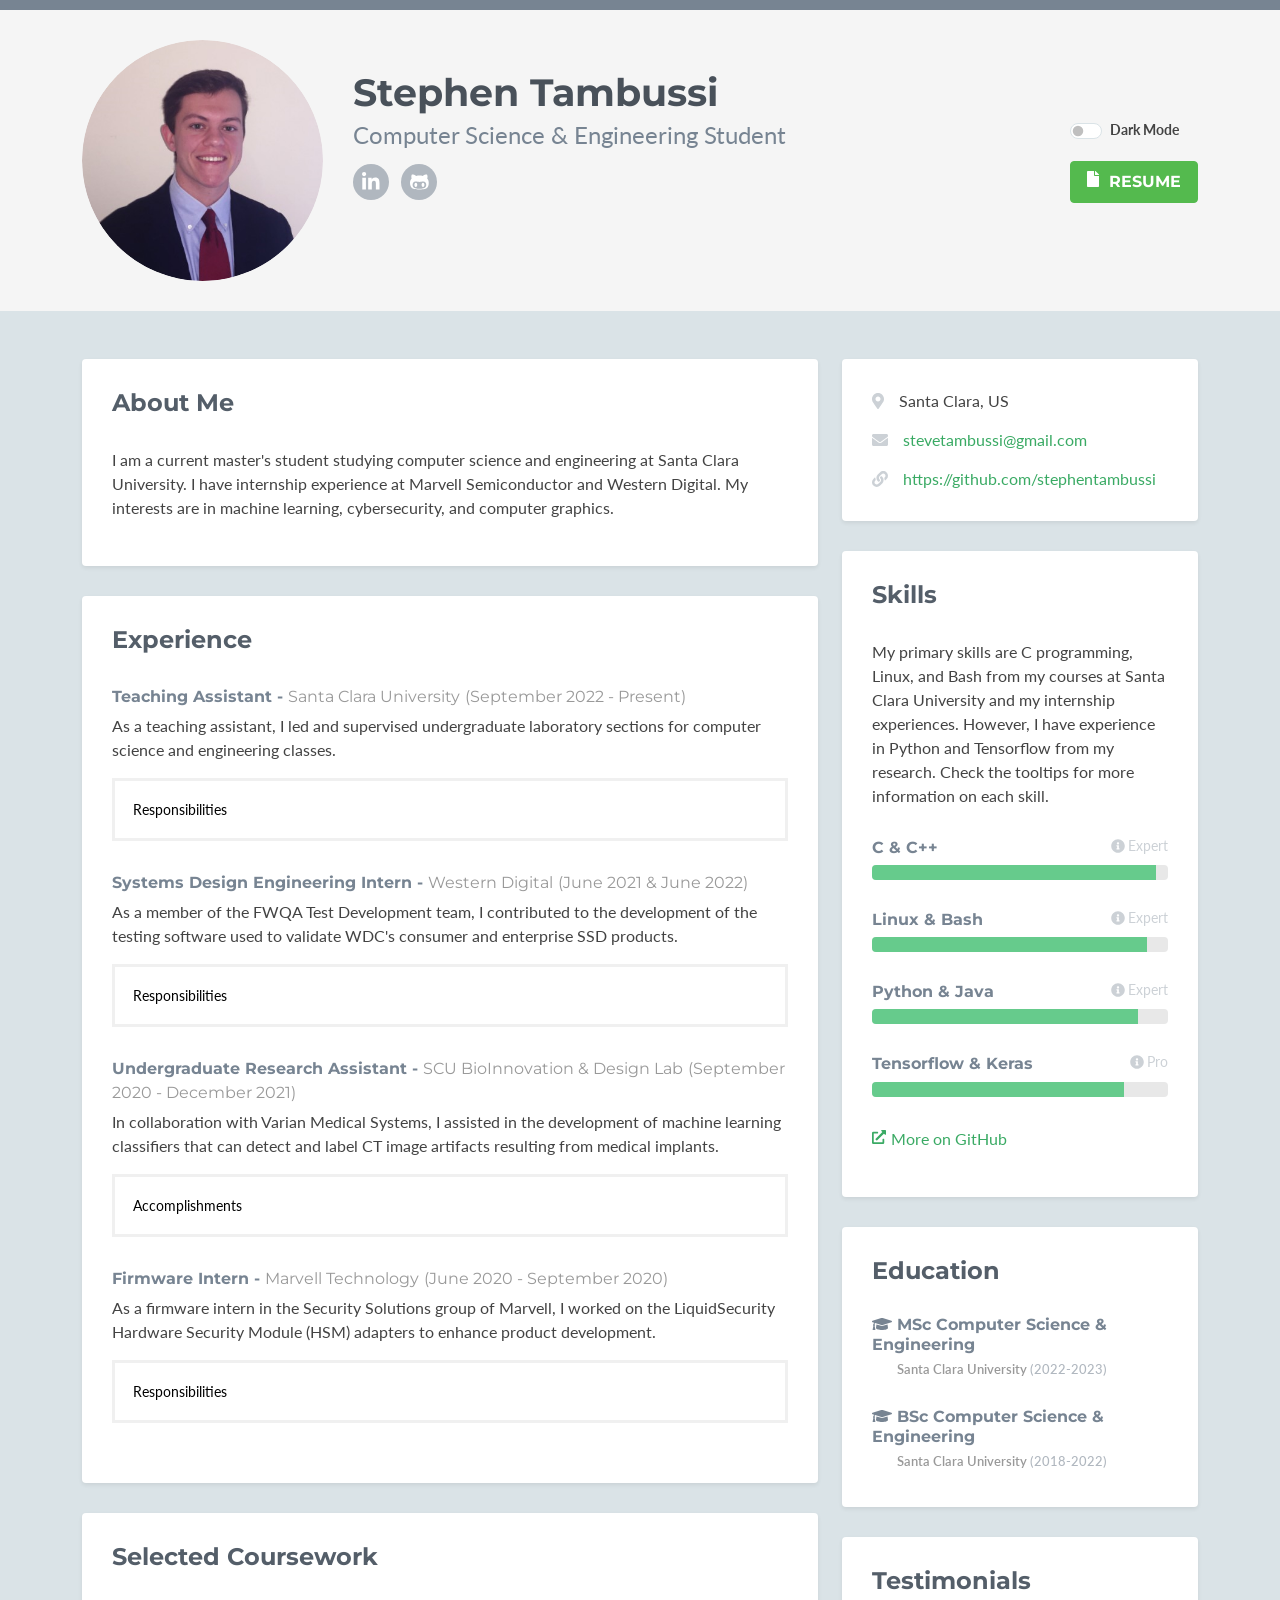
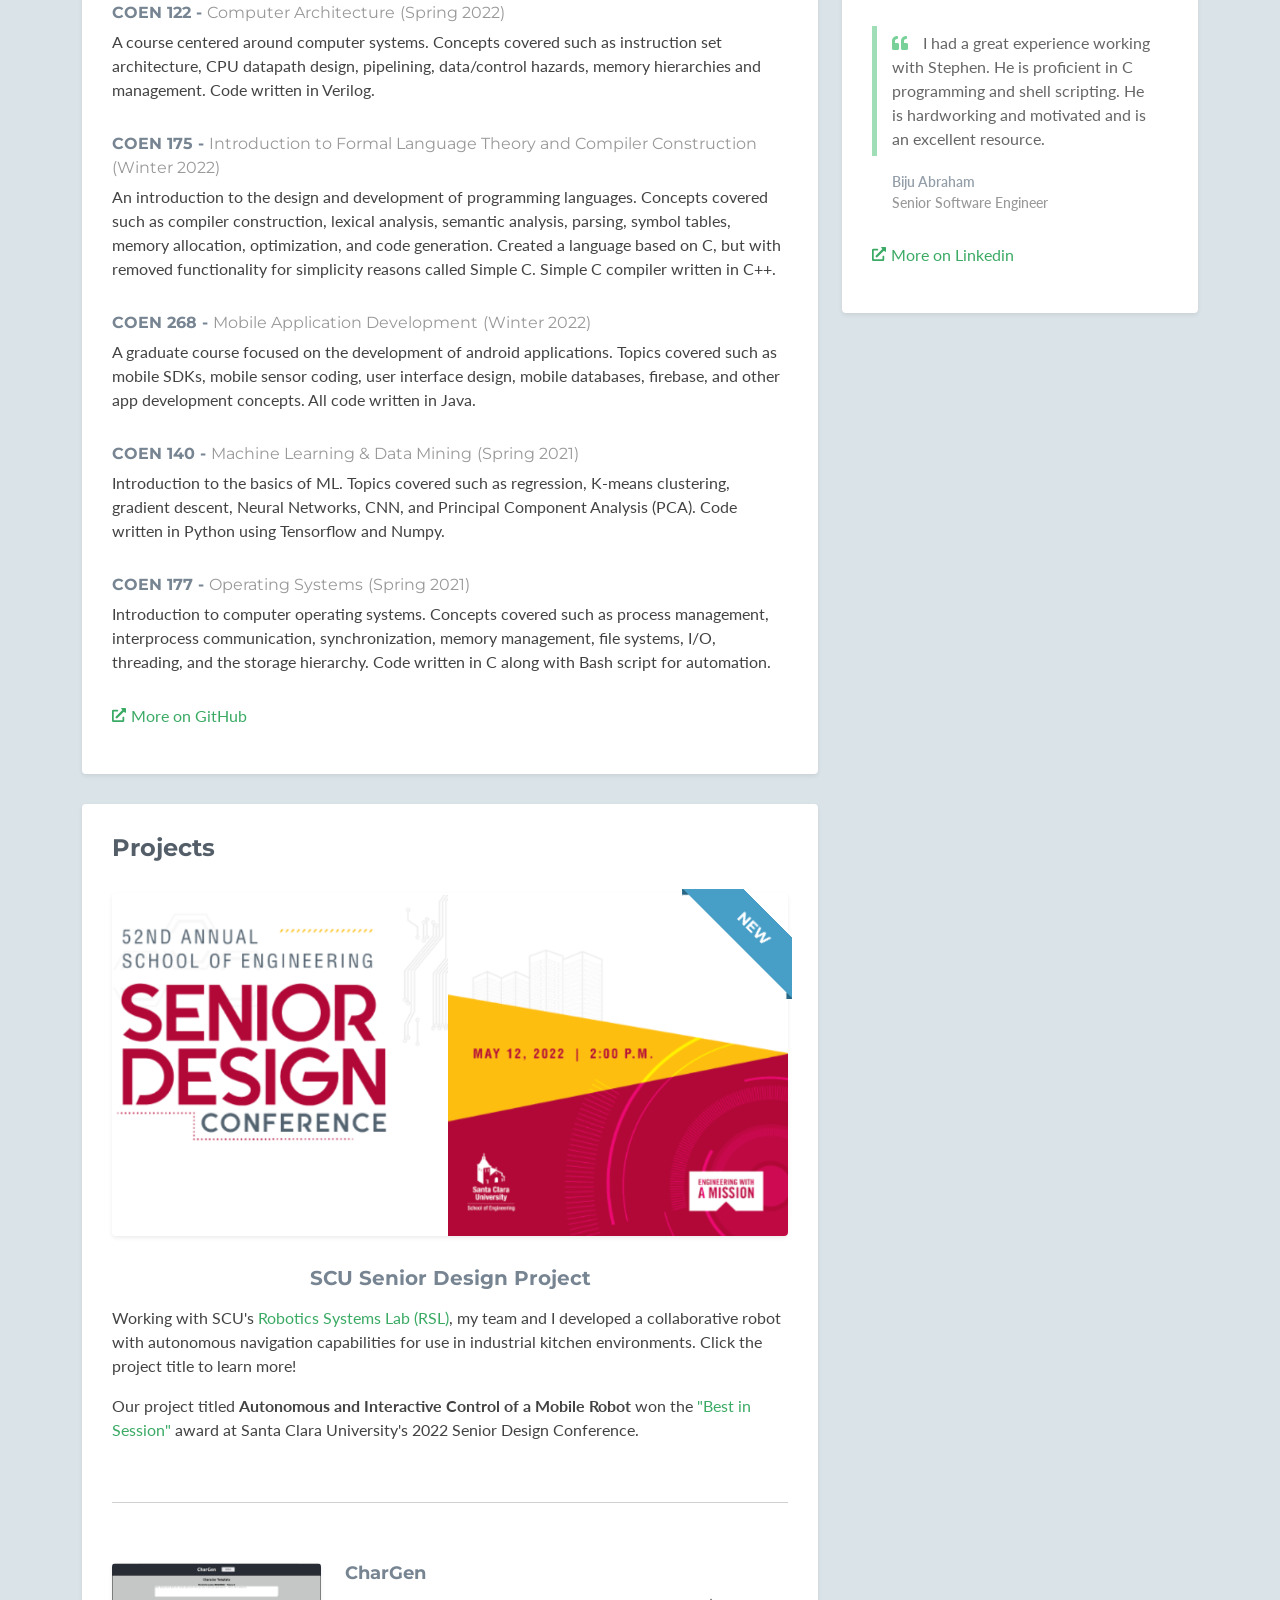
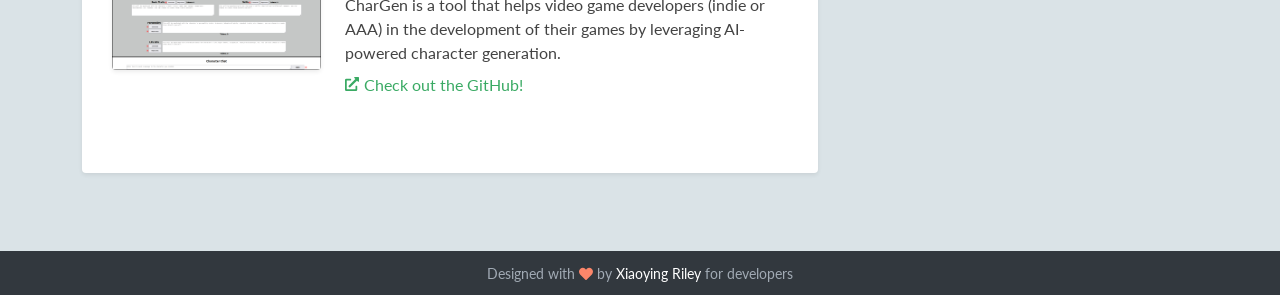
==== commit 36150e39: "Minor modifications and attempting to fix bug with dark mode" ====
--- a/index.html
+++ b/index.html
@@ -217,7 +217,7 @@
                         <div class="content">
                             <ul class="list-unstyled">
                                 <li><i class="fas fa-map-marker-alt"></i><span class="sr-only">Location:</span>Santa Clara, US</li>
-                                <li><i class="fas fa-envelope"></i><span class="sr-only">Email:</span><a href="#">stambussi@scu.edu</a></li>
+                                <li><i class="fas fa-envelope"></i><span class="sr-only">Email:</span><a href="#">stevetambussi@gmail.com</a></li>
                                 <li><i class="fas fa-link"></i><span class="sr-only">Website:</span><a href="#">https://github.com/stephentambussi</a></li>
                             </ul>
                         </div><!--//content-->  
@@ -278,7 +278,7 @@
                         <div class="content">
                             <div class="item">                      
                                 <h3 class="title"><i class="fas fa-graduation-cap"></i> MSc Computer Science & Engineering</h3>
-                                <h4 class="university">Santa Clara University <span class="year">(2021-2023)</span></h4>
+                                <h4 class="university">Santa Clara University <span class="year">(2022-2023)</span></h4>
                             </div><!--//item-->
                             <div class="item">
                                 <h3 class="title"><i class="fas fa-graduation-cap"></i> BSc Computer Science & Engineering</h3>
--- a/assets/css/styles.css
+++ b/assets/css/styles.css
@@ -733,7 +733,7 @@
   color: rgba(255, 255, 255, 0.9);
 }
 
-body[data-theme="dark"] .experience .item .title {
+body[data-theme="dark"] .experience .item .title .collapsible {
   color: rgba(255, 255, 255, 0.9);
 }
 
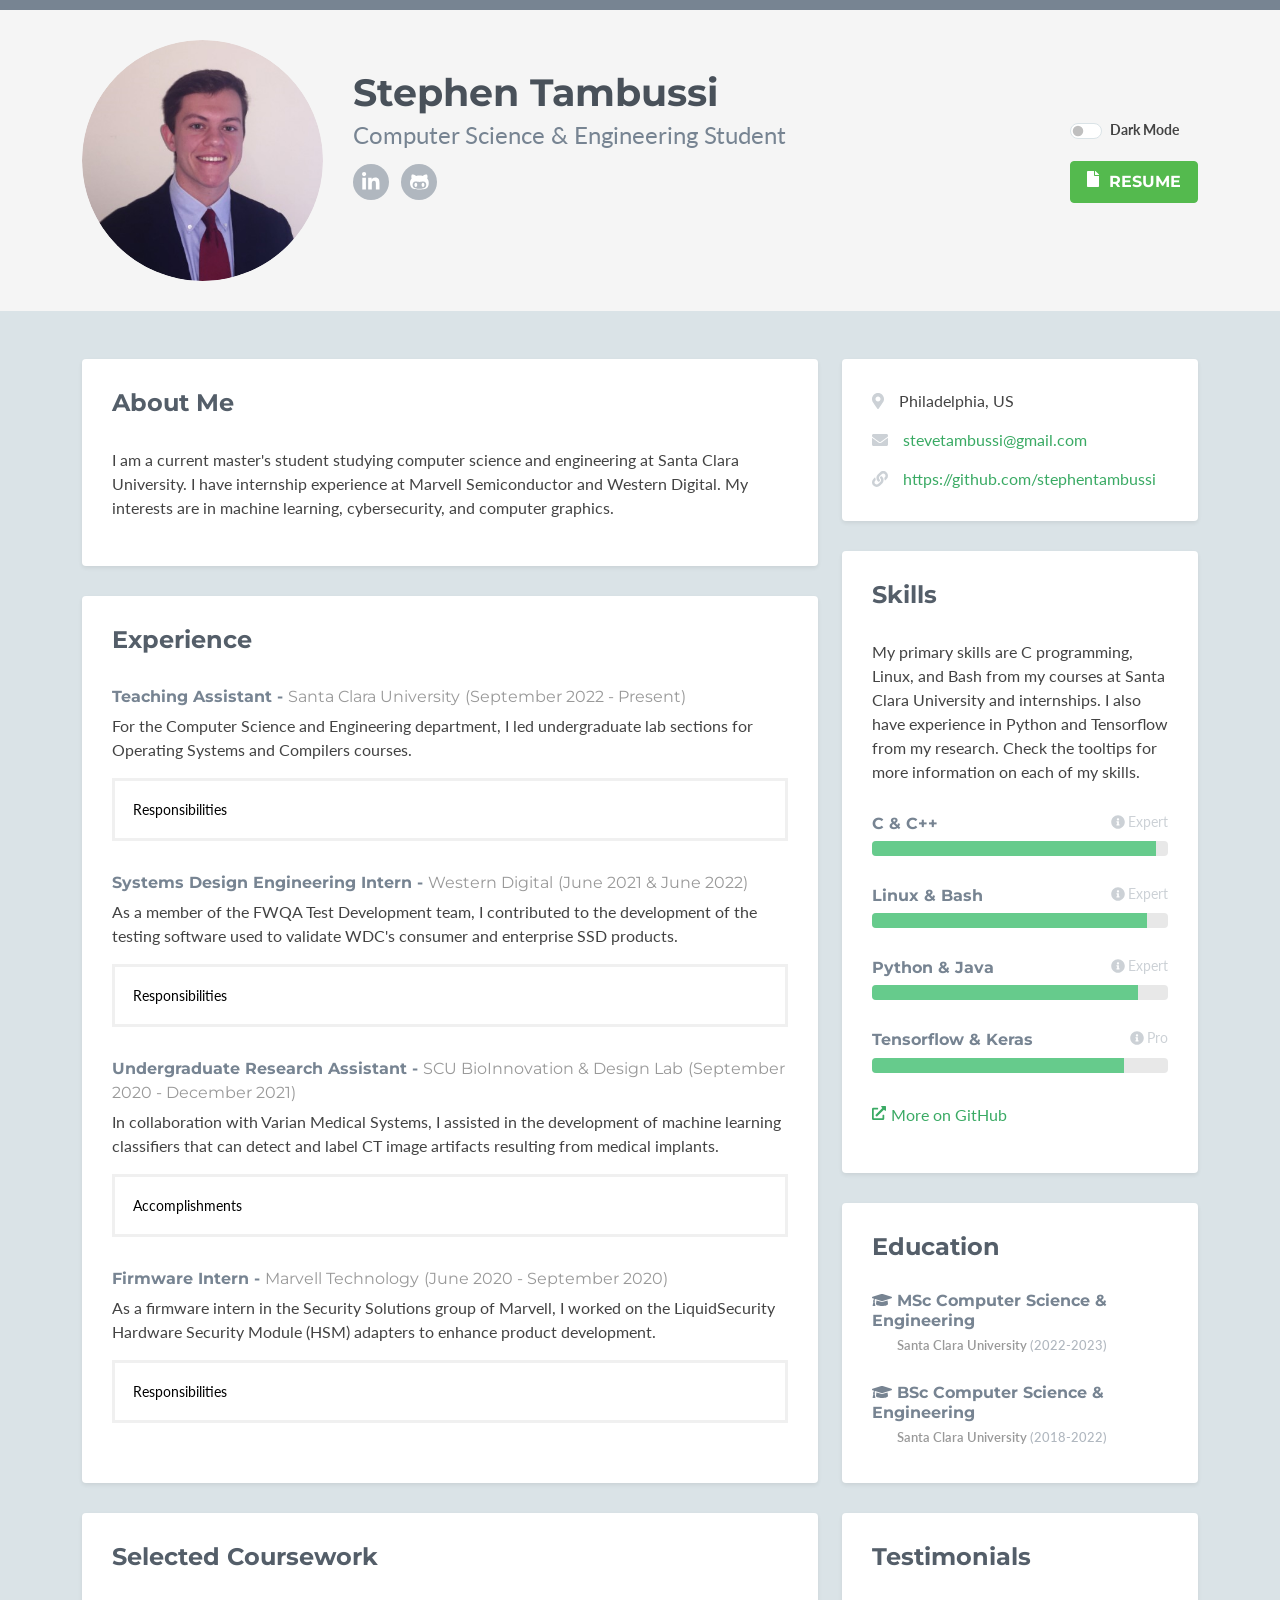
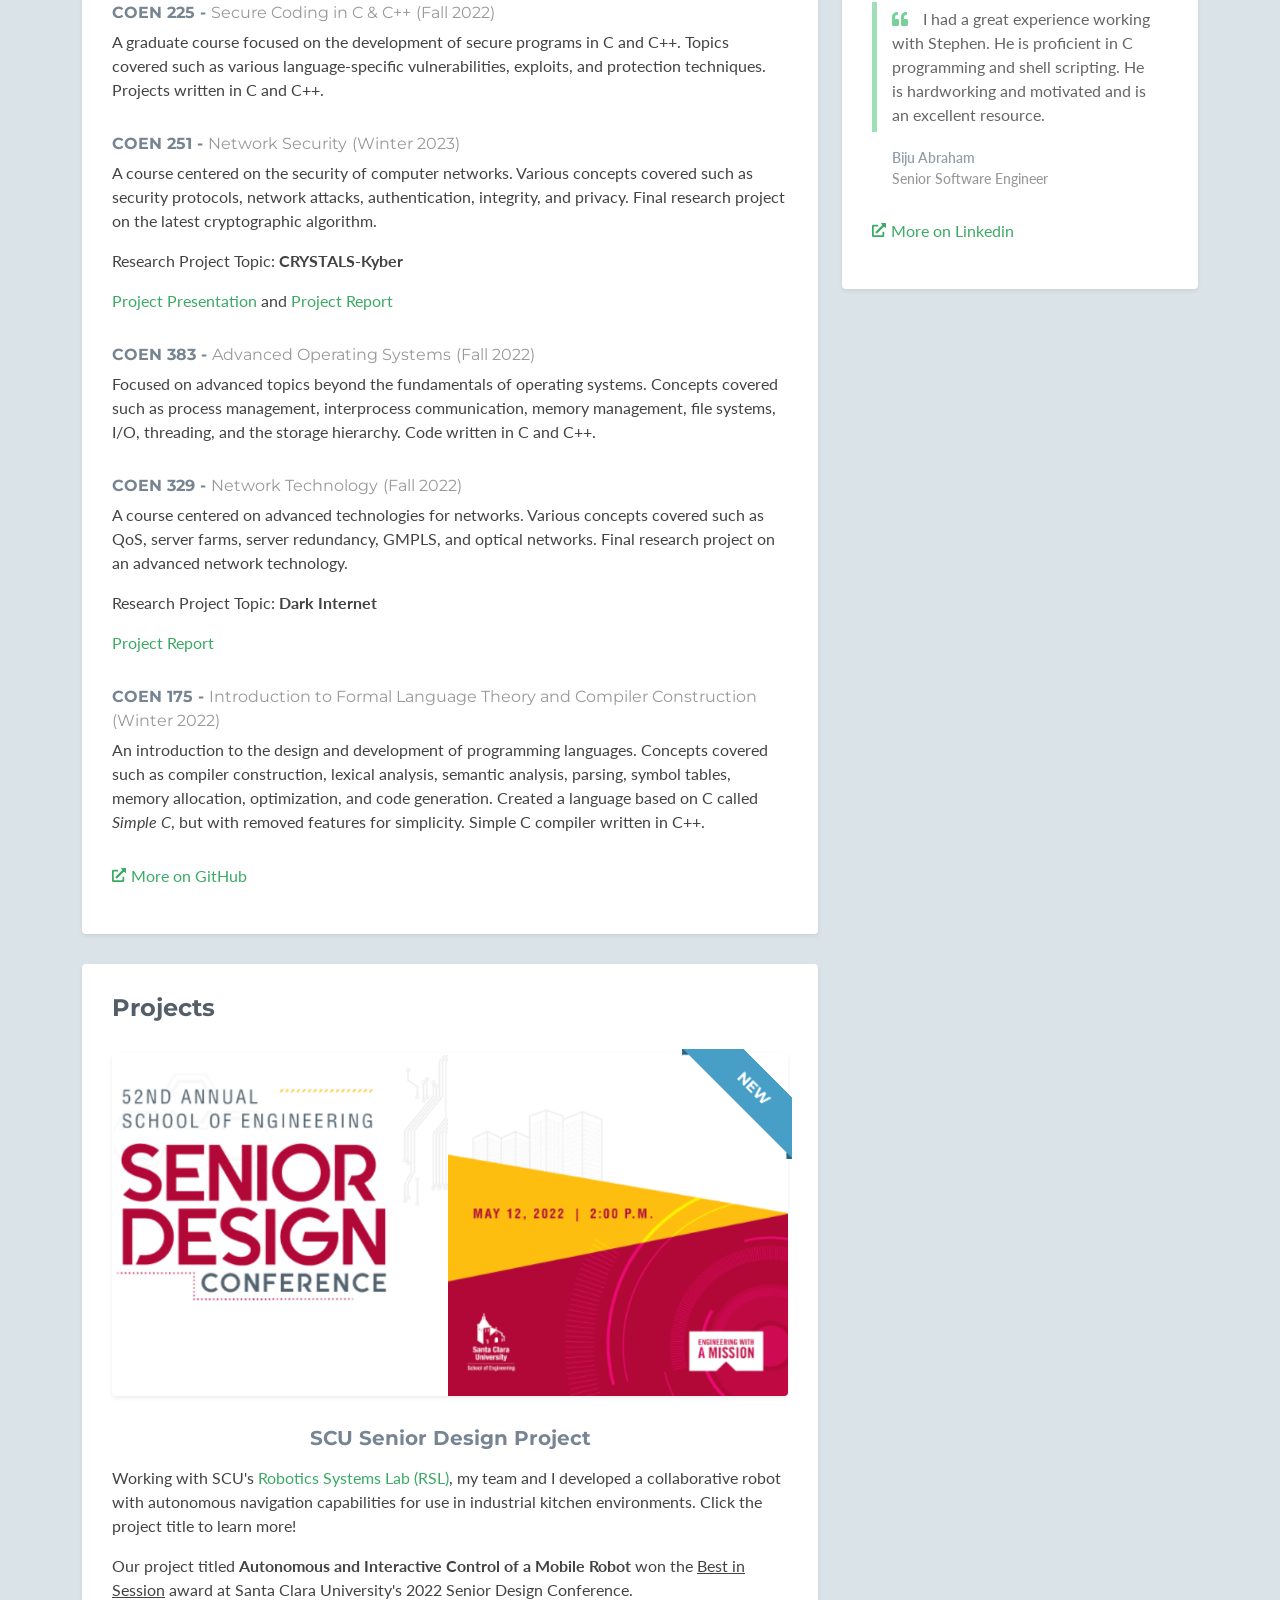
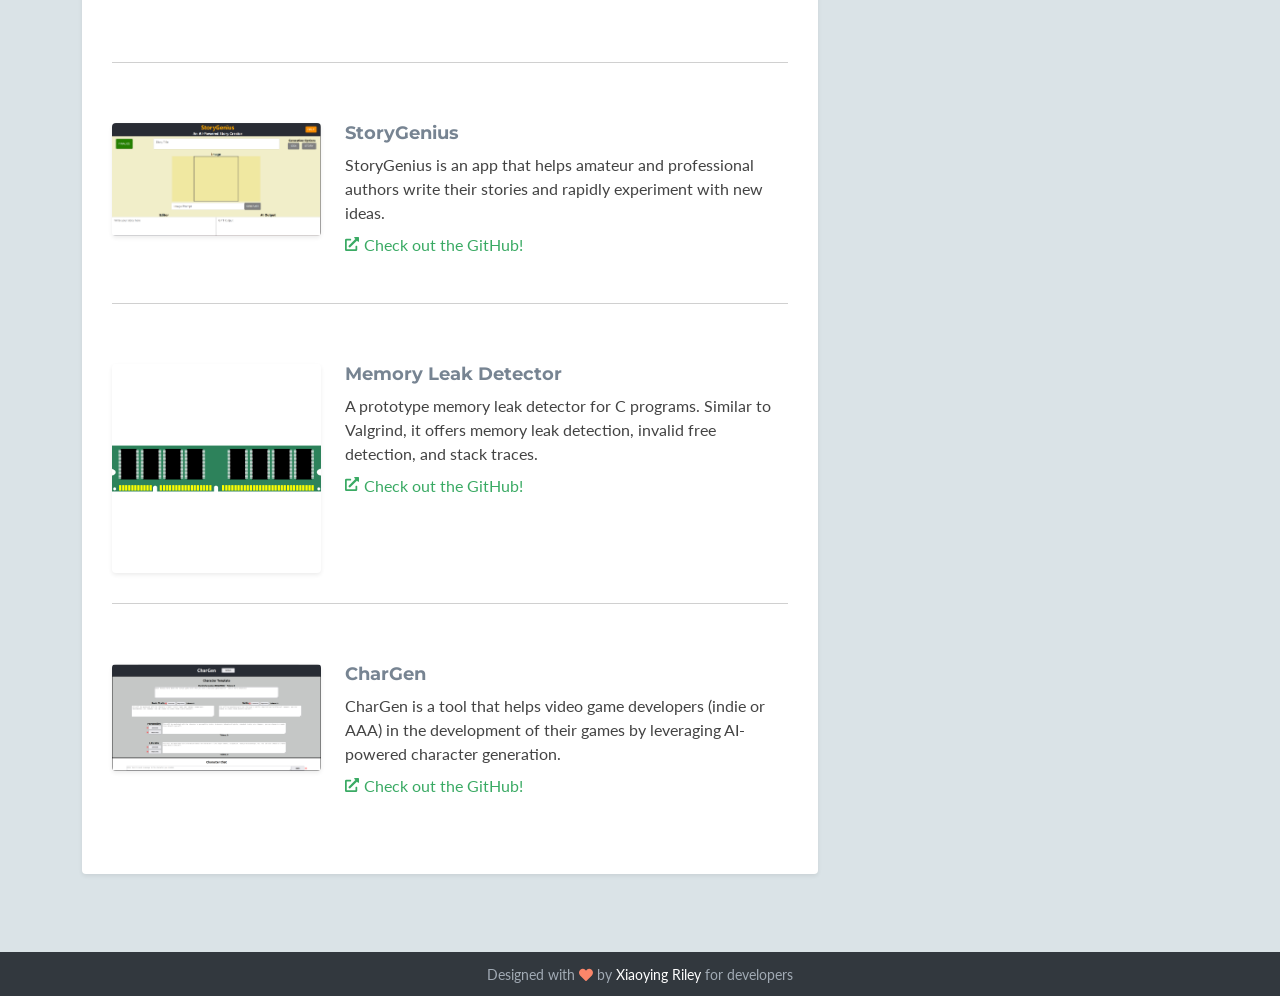
==== commit df080922: "Changed a lot of stuff with my website, updated courses, grammar fixes, added more projects, updated" ====
--- a/index.html
+++ b/index.html
@@ -72,13 +72,13 @@
                         <div class="content">
                             <div class="item">
                                 <h3 class="title">Teaching Assistant - <span class="place"><a href="https://www.scu.edu/">Santa Clara University</a></span> <span class="year">(September 2022 - Present)</span></h3>
-                                <p>As a teaching assistant, I led and supervised undergraduate laboratory sections for computer science and engineering classes.</p>
+                                <p>For the Computer Science and Engineering department, I led undergraduate lab sections for Operating Systems and Compilers courses.</p>
                                 <button type="button" class="collapsible">Responsibilities</button>
                                 <div class="collapsible-content">
                                     <ul>
                                         <li>Assisted students with lab assignments.</li>
                                         <li>Collaborated with professors to design course material.</li>
-                                        <li>Corrected and graded submissions for lab assignments.</li>
+                                        <li>Corrected and graded lab submissions.</li>
                                     </ul>
                                 </div>
                             </div><!--//item-->
@@ -132,33 +132,34 @@
                         <div class="content">
 
                             <div class="item">
-                                <h3 class="title">COEN 122 - <span class="place"><a href="https://github.com/stephentambussi/SCU/tree/master/COEN122">Computer Architecture</a></span> <span class="year">(Spring 2022)</span></h3>
-                                <p>A course centered around computer systems. Concepts covered such as instruction set architecture, CPU datapath design, pipelining, data/control hazards, memory hierarchies and management. 
-                                    Code written in Verilog.</p>
+                                <h3 class="title">COEN 225 - <span class="place"><a href="https://github.com/stephentambussi/SCU/tree/master/COEN225">Secure Coding in C & C++</a></span> <span class="year">(Fall 2022)</span></h3>
+                                <p>A graduate course focused on the development of secure programs in C and C++. Topics covered such as various language-specific vulnerabilities, exploits, and protection techniques. Projects written in C and C++.</p>
+                            </div><!--//item-->
+
+                            <div class="item">
+                                <h3 class="title">COEN 251 - <span class="place">Network Security</span> <span class="year">(Winter 2023)</span></h3>
+                                <p>A course centered on the security of computer networks. Various concepts covered such as security protocols, network attacks, authentication, integrity, and privacy. Final research project on the latest cryptographic algorithm.</p>
+                                <p>Research Project Topic: <b>CRYSTALS-Kyber</b></p>
+                                <p><a href="assets/images/coen251_research_presentation.pdf">Project Presentation</a> and <a href="assets/images/coen251_research_report.pdf">Project Report</a></p>
+                            </div><!--//item-->
+
+                            <div class="item">
+                                <h3 class="title">COEN 383 - <span class="place"><a href="https://github.com/stephentambussi/SCU/tree/master/COEN383">Advanced Operating Systems</a></span> <span class="year">(Fall 2022)</span></h3>
+                                <p>Focused on advanced topics beyond the fundamentals of operating systems. Concepts covered such as process management, interprocess communication, memory management, file systems, I/O, threading, and the storage hierarchy. 
+                                    Code written in C and C++.</p>
+                            </div><!--//item-->
+
+                            <div class="item">
+                                <h3 class="title">COEN 329 - <span class="place">Network Technology</span> <span class="year">(Fall 2022)</span></h3>
+                                <p>A course centered on advanced technologies for networks. Various concepts covered such as QoS, server farms, server redundancy, GMPLS, and optical networks. Final research project on an advanced network technology.</p>
+                                <p>Research Project Topic: <b>Dark Internet</b></p>
+                                <p><a href="assets/images/coen329_research_report.pdf">Project Report</a></p>
                             </div><!--//item-->
 
                             <div class="item">
                                 <h3 class="title">COEN 175 - <span class="place"><a href="https://github.com/stephentambussi/SCU/tree/master/COEN175">Introduction to Formal Language Theory and Compiler Construction</a></span> <span class="year">(Winter 2022)</span></h3>
                                 <p>An introduction to the design and development of programming languages. Concepts covered such as compiler construction, lexical analysis, semantic analysis, parsing, symbol tables, memory allocation, optimization, and code generation.
-                                    Created a language based on C, but with removed functionality for simplicity reasons called Simple C. Simple C compiler written in C++.</p>
-                            </div><!--//item-->
-
-                            <div class="item">
-                                <h3 class="title">COEN 268 - <span class="place"><a href="https://github.com/stephentambussi/SCU/tree/master/COEN268">Mobile Application Development</a></span> <span class="year">(Winter 2022)</span></h3>
-                                <p>A graduate course focused on the development of android applications. Topics covered such as mobile SDKs, mobile sensor coding, user interface design, mobile databases, firebase, and other app development concepts.
-                                    All code written in Java. 
-                                </p>
-                            </div><!--//item-->
-
-                            <div class="item">
-                                <h3 class="title">COEN 140 - <span class="place"><a href="https://github.com/stephentambussi/SCU/tree/master/COEN140">Machine Learning & Data Mining</a></span> <span class="year">(Spring 2021)</span></h3>
-                                <p>Introduction to the basics of ML. Topics covered such as regression, K-means clustering, gradient descent, Neural Networks, CNN, and Principal Component Analysis (PCA). Code written in Python using Tensorflow and Numpy.</p>
-                            </div><!--//item-->
-
-                            <div class="item">
-                                <h3 class="title">COEN 177 - <span class="place"><a href="https://github.com/stephentambussi/SCU/tree/master/COEN177">Operating Systems</a></span> <span class="year">(Spring 2021)</span></h3>
-                                <p>Introduction to computer operating systems. Concepts covered such as process management, interprocess communication, synchronization, memory management, file systems, I/O, threading, and the storage hierarchy. 
-                                    Code written in C along with Bash script for automation.</p>
+                                    Created a language based on C called <i>Simple C</i>, but with removed features for simplicity. Simple C compiler written in C++.</p>
                             </div><!--//item-->
                             
                             <p><a class="more-link" href="https://github.com/stephentambussi/SCU"><i class="fas fa-external-link-alt"></i>More on GitHub</a></p>
@@ -187,11 +188,35 @@
                                 <div class="desc text-start">                                    
                                     <p>Working with SCU's <a href="https://www.scu.edu/engineering/labs--research/labs/robotic-systems-lab/">Robotics Systems Lab (RSL)</a>, my team and I developed
                                     a collaborative robot with autonomous navigation capabilities for use in industrial kitchen environments. Click the project title to learn more!</p>
-                                    <p>Our project titled <b>Autonomous and Interactive Control of a Mobile Robot</b> won the <a href="https://www.scu.edu/engineering/undergraduate/senior-design/2022-senior-design/results/">"Best in Session"</a>
+                                    <p>Our project titled <b>Autonomous and Interactive Control of a Mobile Robot</b> won the <u>Best in Session</u>
                                     award at Santa Clara University's 2022 Senior Design Conference.</p>
                                 </div><!--//desc-->         
                                 <!-- <a class="btn btn-cta-secondary" href="#" target="_blank"><i class="fas fa-thumbs-up"></i>Button</a> -->                 
                             </div><!--//item-->
+                            <hr class="divider" />
+
+                            <div class="item row">
+                                <a class="col-md-4 col-12" href="https://github.com/stephentambussi/StoryGenius" target="_blank">
+                                <img class="img-fluid project-image rounded shadow-sm" src="assets/images/projects/storygenius.png" alt="project name" />
+                                </a>
+                                <div class="desc col-md-8 col-12">
+                                    <h3 class="title"><a href="https://github.com/stephentambussi/StoryGenius" target="_blank">StoryGenius</a></h3>
+                                    <p class="mb-2">StoryGenius is an app that helps amateur and professional authors write their stories and rapidly experiment with new ideas.</p>
+                                    <p><a class="more-link" href="https://github.com/stephentambussi/StoryGenius" target="_blank"><i class="fas fa-external-link-alt"></i>Check out the GitHub!</a></p>
+                                </div>                       
+                            </div>
+                            <hr class="divider" />
+
+                            <div class="item row">
+                                <a class="col-md-4 col-12" href="https://github.com/stephentambussi/SCU/tree/master/COEN225/HW4/check_leak" target="_blank">
+                                <img class="img-fluid project-image rounded shadow-sm" src="assets/images/projects/srippon-RAM-computer-memory.png" alt="project name" />
+                                </a>
+                                <div class="desc col-md-8 col-12">
+                                    <h3 class="title"><a href="https://github.com/stephentambussi/SCU/tree/master/COEN225/HW4/check_leak" target="_blank">Memory Leak Detector</a></h3>
+                                    <p class="mb-2">A prototype memory leak detector for C programs. Similar to Valgrind, it offers memory leak detection, invalid free detection, and stack traces.</p>
+                                    <p><a class="more-link" href="https://github.com/stephentambussi/SCU/tree/master/COEN225/HW4/check_leak" target="_blank"><i class="fas fa-external-link-alt"></i>Check out the GitHub!</a></p>
+                                </div>                       
+                            </div>
                             <hr class="divider" />
 
                             <div class="item row">
@@ -216,7 +241,7 @@
                         <h2 class="heading sr-only">Basic Information</h2>
                         <div class="content">
                             <ul class="list-unstyled">
-                                <li><i class="fas fa-map-marker-alt"></i><span class="sr-only">Location:</span>Santa Clara, US</li>
+                                <li><i class="fas fa-map-marker-alt"></i><span class="sr-only">Location:</span>Philadelphia, US</li>
                                 <li><i class="fas fa-envelope"></i><span class="sr-only">Email:</span><a href="#">stevetambussi@gmail.com</a></li>
                                 <li><i class="fas fa-link"></i><span class="sr-only">Website:</span><a href="#">https://github.com/stephentambussi</a></li>
                             </ul>
@@ -228,13 +253,13 @@
                     <div class="section-inner shadow-sm rounded">
                         <h2 class="heading">Skills</h2>
                         <div class="content">
-                            <p class="intro">My primary skills are C programming, Linux, and Bash from my courses at Santa Clara University and my internship experiences. 
-                                However, I have experience in Python and Tensorflow from my research. Check the tooltips for more information on each skill.</p>
+                            <p class="intro">My primary skills are C programming, Linux, and Bash from my courses at Santa Clara University and internships. 
+                                I also have experience in Python and Tensorflow from my research. Check the tooltips for more information on each of my skills.</p>
                             
                             <div class="skillset">
                                
                                 <div class="item">
-                                    <h3 class="level-title">C &amp; C++<span class="level-label" data-bs-toggle="tooltip" data-bs-placement="left" title="C & C++ are the primary languages of my courses at SCU. 
+                                    <h3 class="level-title">C &amp; C++<span class="level-label" data-bs-toggle="tooltip" data-bs-placement="left" title="C and C++ are the primary languages of my courses at SCU. 
                                         I also programmed in C for my internship at Marvell."><i class="fas fa-info-circle"></i>Expert</span></h3>
 
                                     <div class="level-bar progress">
@@ -243,8 +268,8 @@
                                 </div><!--//item-->
                                 
                                 <div class="item">
-                                    <h3 class="level-title">Linux &amp; Bash<span class="level-label" data-bs-toggle="tooltip" data-bs-placement="left" title="Linux systems and Bash script are also used in my classes at SCU. 
-                                        At Marvell, I worked on Linux systems and wrote Bash scripts."><i class="fas fa-info-circle"></i>Expert</span></h3>
+                                    <h3 class="level-title">Linux &amp; Bash<span class="level-label" data-bs-toggle="tooltip" data-bs-placement="left" title="Linux systems and Bash script are used in my classes at SCU. 
+                                        At Marvell, I used a Linux OS and wrote many Bash scripts."><i class="fas fa-info-circle"></i>Expert</span></h3>
                                     <div class="level-bar progress">
 									    <div class="progress-bar level-bar-inner" role="progressbar" style="width: 93%" aria-valuenow="94"  aria-valuemin="0" aria-valuemax="94"></div>
 									</div><!--//level-bar-->                                   
@@ -260,7 +285,7 @@
                                 
                                 <div class="item">
                                     <h3 class="level-title">Tensorflow &amp; Keras<span class="level-label" data-bs-toggle="tooltip" data-placement="left" title="I used Tensorflow and Keras with Python for my research.
-                                        For my machine learning course at SCU, I also used these technologies with Python."><i class="fas fa-info-circle"></i>Pro</span></h3>
+                                        For my machine learning course at SCU, I also used these technologies."><i class="fas fa-info-circle"></i>Pro</span></h3>
                                     <div class="level-bar progress">
 									    <div class="progress-bar level-bar-inner" role="progressbar" style="width: 85%" aria-valuenow="86"  aria-valuemin="0" aria-valuemax="96"></div>
 									</div><!--//level-bar-->                                  
--- a/assets/css/styles.css
+++ b/assets/css/styles.css
@@ -654,6 +654,8 @@
   color: #fb866a;
 }
 
+/* ======= Dark Mode ======= */
+
 .dark-mode-switch {
   margin-bottom: 1rem;
 }
@@ -733,9 +735,44 @@
   color: rgba(255, 255, 255, 0.9);
 }
 
-body[data-theme="dark"] .experience .item .title .collapsible {
-  color: rgba(255, 255, 255, 0.9);
-}
+body[data-theme="dark"] .experience .item .title {
+  color: rgba(255, 255, 255, 0.9);
+}
+
+/* List UI for dark mode -- BEGIN */
+body[data-theme="dark"] .collapsible {
+  background-color: #2e3238;
+  color: rgba(255, 255, 255, 0.7);
+  cursor: pointer;
+  padding: 18px;
+  width: 100%;
+  border: solid;
+  border-color: #2e3238;
+  text-align: left;
+  outline: none;
+  font-size: 14px;
+}
+
+body[data-theme="dark"] .collapsible-content {
+  padding: 0 18px;
+  display: none;
+  overflow: hidden;
+  background-color: #2e3238;
+}
+
+body[data-theme="dark"] .list ul li {
+  margin-bottom: 10px;
+}
+
+body[data-theme="dark"] .list ul li .svg-inline--fa {
+  margin-right: 5px;
+}
+
+body[data-theme="dark"] .list ul li a {
+  color: rgba(255, 255, 255, 0.7);
+}
+
+/* List UI for dark mode -- END */
 
 body[data-theme="dark"] .testimonials .item .quote {
   color: rgba(255, 255, 255, 0.9);
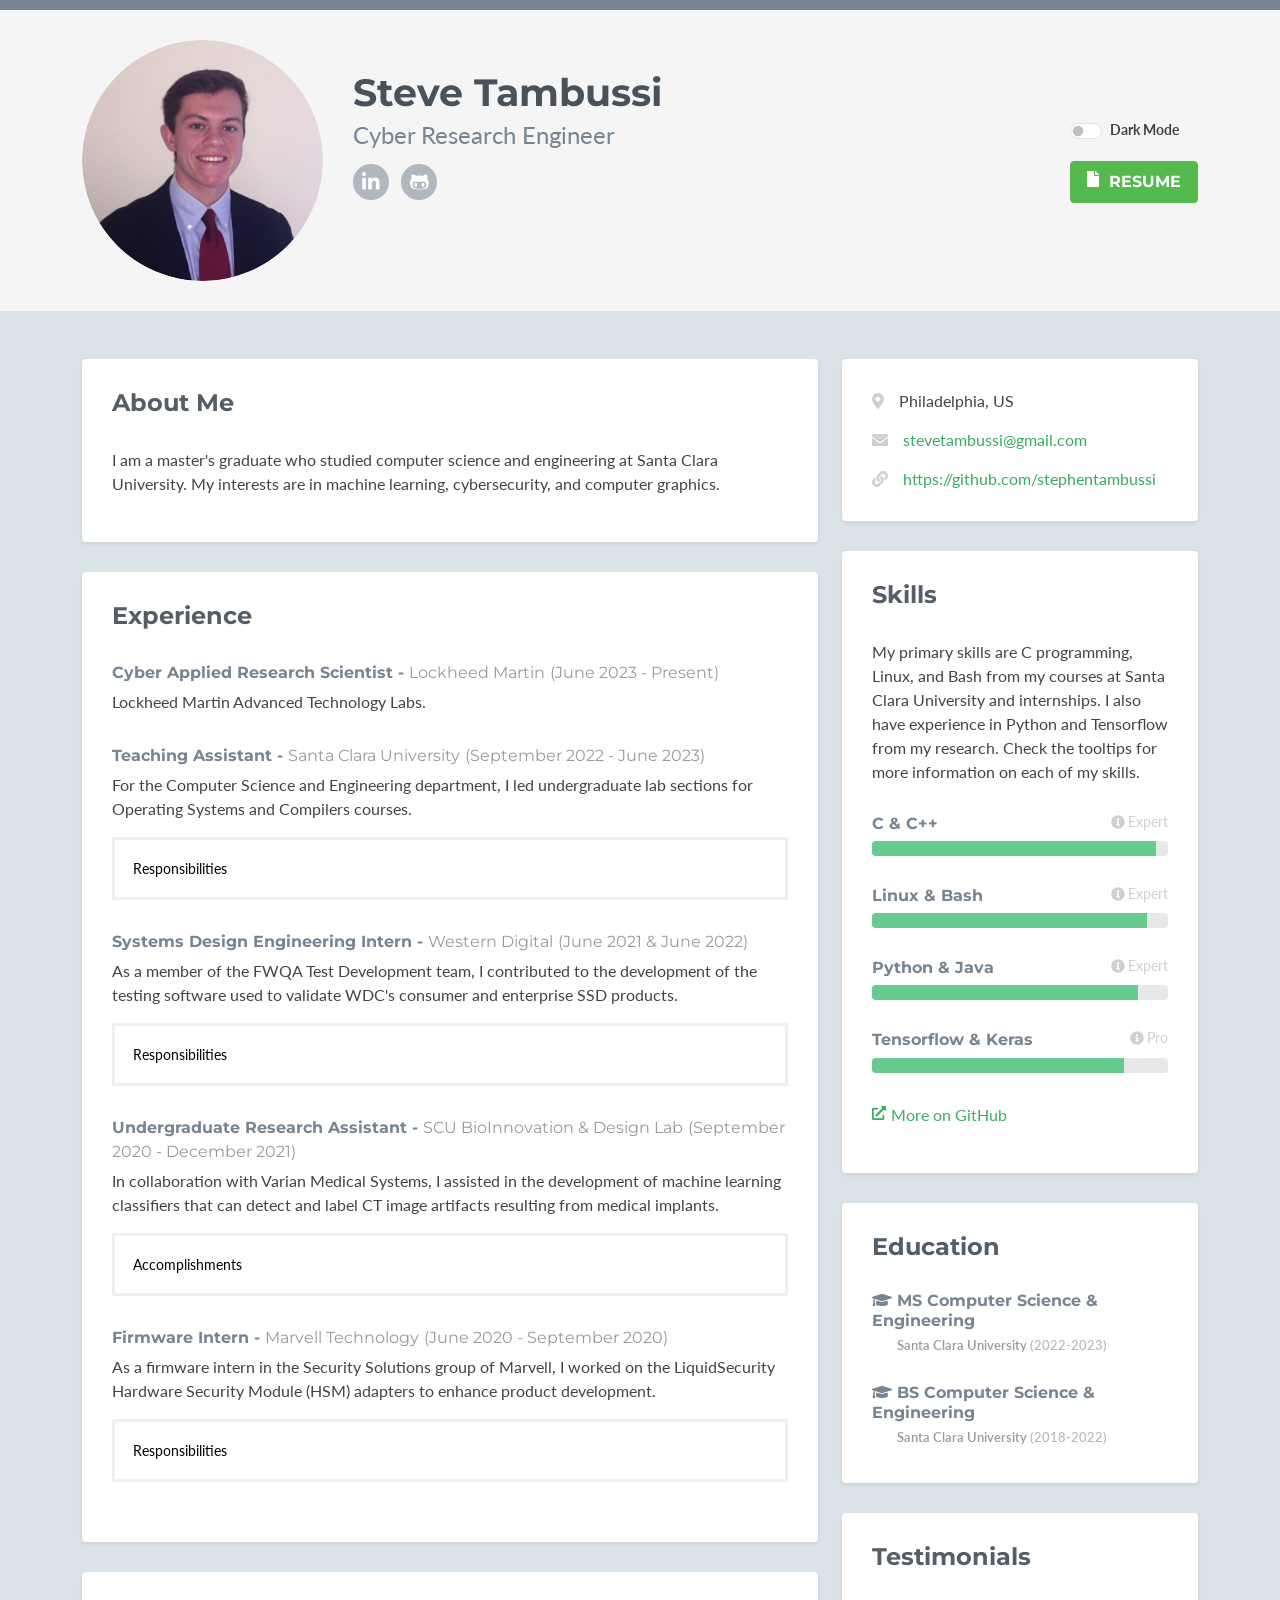
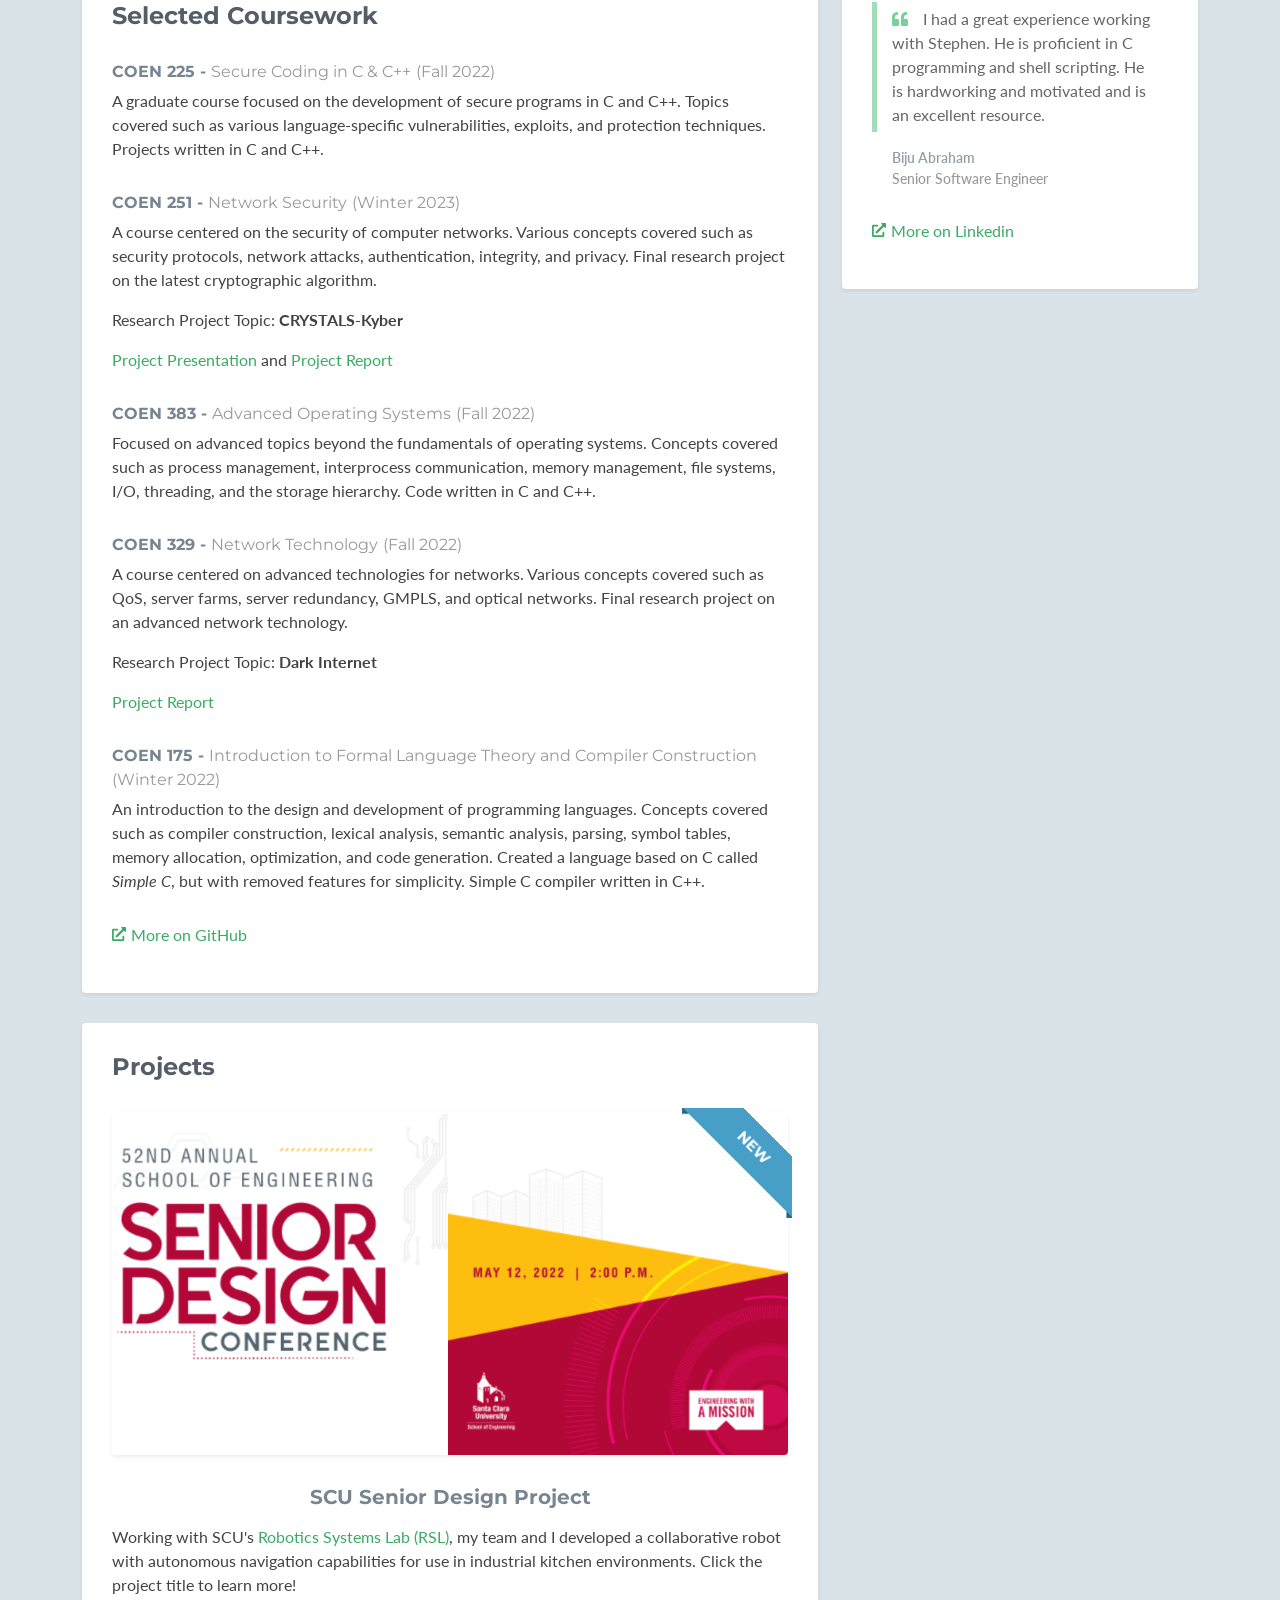
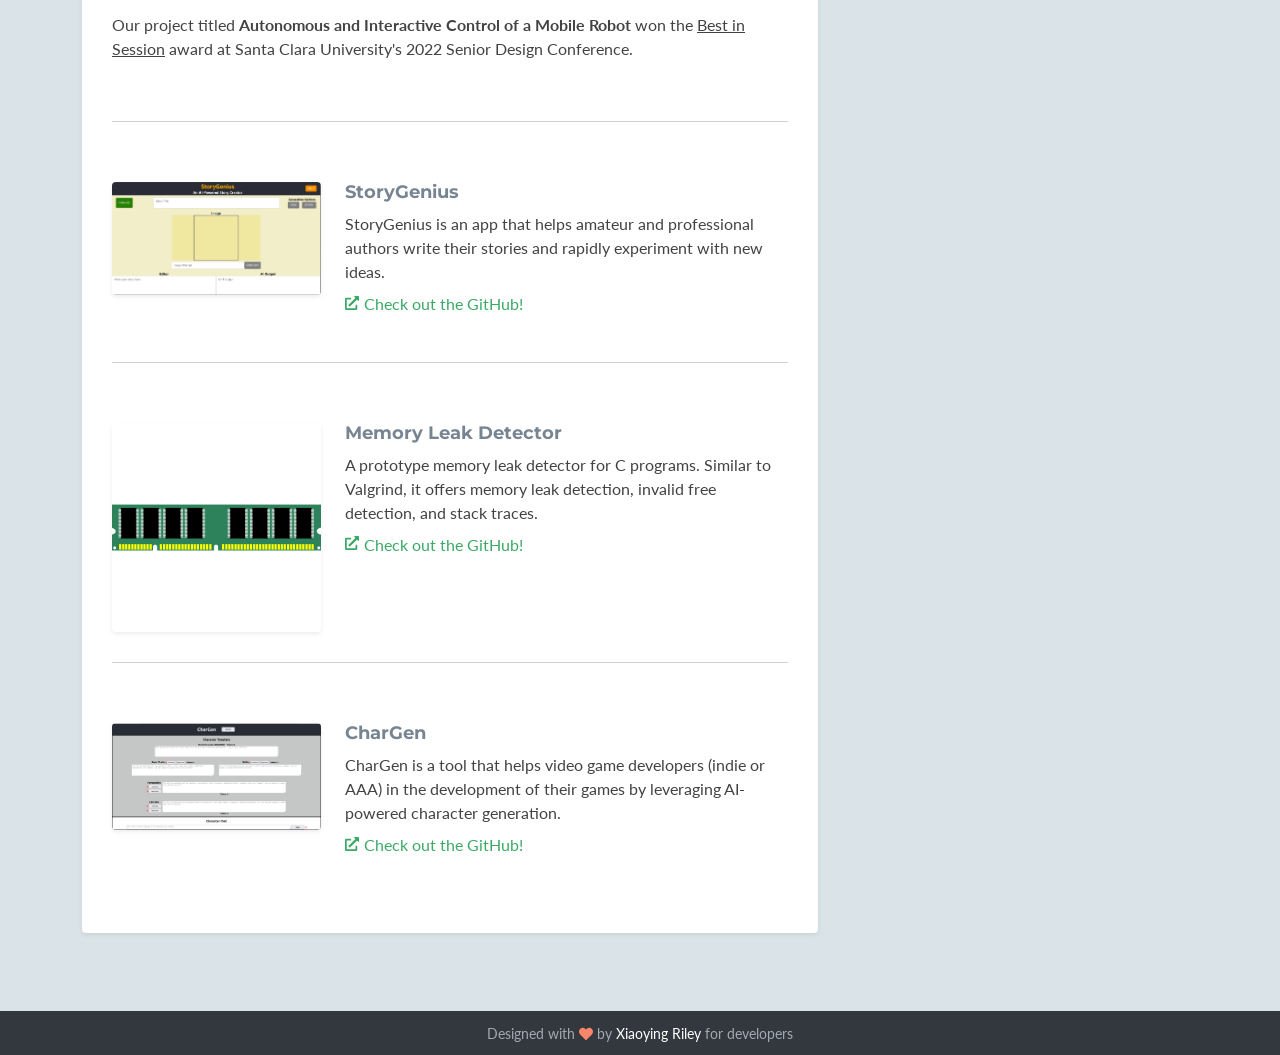
==== commit 2eaea05e: "Updating website with changes after graduation and working, added readme" ====
--- a/index.html
+++ b/index.html
@@ -30,8 +30,8 @@
 			    <div class="col">         
 		            <img class="profile-image img-fluid float-start rounded-circle" src="assets/images/profile.png" alt="profile image" />
 		            <div class="profile-content">
-		                <h1 class="name">Stephen Tambussi</h1>
-		                <h2 class="desc">Computer Science & Engineering Student</h2>   
+		                <h1 class="name">Steve Tambussi</h1>
+		                <h2 class="desc">Cyber Research Engineer</h2>   
 		                <ul class="social list-inline">
 		                    <li class="list-inline-item"><a href="https://www.linkedin.com/in/stephen-tambussi-7775a2176/"><i class="fab fa-linkedin-in"></i></a></li>
 		                    <li class="list-inline-item"><a href="https://github.com/stephentambussi"><i class="fab fa-github-alt"></i></a></li>                 
@@ -58,8 +58,8 @@
                     <div class="section-inner shadow-sm rounded">
                         <h2 class="heading">About Me</h2>
                         <div class="content">
-                            <p>I am a current master's student studying computer science and engineering at Santa Clara University.
-                                I have internship experience at Marvell Semiconductor and Western Digital. My interests are in machine learning, cybersecurity, and computer graphics.
+                            <p>I am a master's graduate who studied computer science and engineering at Santa Clara University.
+                                My interests are in machine learning, cybersecurity, and computer graphics.
                             </p>
                          
                         </div><!--//content-->
@@ -71,7 +71,12 @@
                         <h2 class="heading">Experience</h2>
                         <div class="content">
                             <div class="item">
-                                <h3 class="title">Teaching Assistant - <span class="place"><a href="https://www.scu.edu/">Santa Clara University</a></span> <span class="year">(September 2022 - Present)</span></h3>
+                                <h3 class="title">Cyber Applied Research Scientist - <span class="place"><a href="">Lockheed Martin</a></span> <span class="year">(June 2023 - Present)</span></h3>
+                                <p>Lockheed Martin Advanced Technology Labs.</p>
+                            </div><!--//item-->
+
+                            <div class="item">
+                                <h3 class="title">Teaching Assistant - <span class="place"><a href="https://www.scu.edu/">Santa Clara University</a></span> <span class="year">(September 2022 - June 2023)</span></h3>
                                 <p>For the Computer Science and Engineering department, I led undergraduate lab sections for Operating Systems and Compilers courses.</p>
                                 <button type="button" class="collapsible">Responsibilities</button>
                                 <div class="collapsible-content">
@@ -302,11 +307,11 @@
                         <h2 class="heading">Education</h2>
                         <div class="content">
                             <div class="item">                      
-                                <h3 class="title"><i class="fas fa-graduation-cap"></i> MSc Computer Science & Engineering</h3>
+                                <h3 class="title"><i class="fas fa-graduation-cap"></i> MS Computer Science & Engineering</h3>
                                 <h4 class="university">Santa Clara University <span class="year">(2022-2023)</span></h4>
                             </div><!--//item-->
                             <div class="item">
-                                <h3 class="title"><i class="fas fa-graduation-cap"></i> BSc Computer Science & Engineering</h3>
+                                <h3 class="title"><i class="fas fa-graduation-cap"></i> BS Computer Science & Engineering</h3>
                                 <h4 class="university">Santa Clara University <span class="year">(2018-2022)</span></h4>
                             </div><!--//item-->
                         </div><!--//content-->
